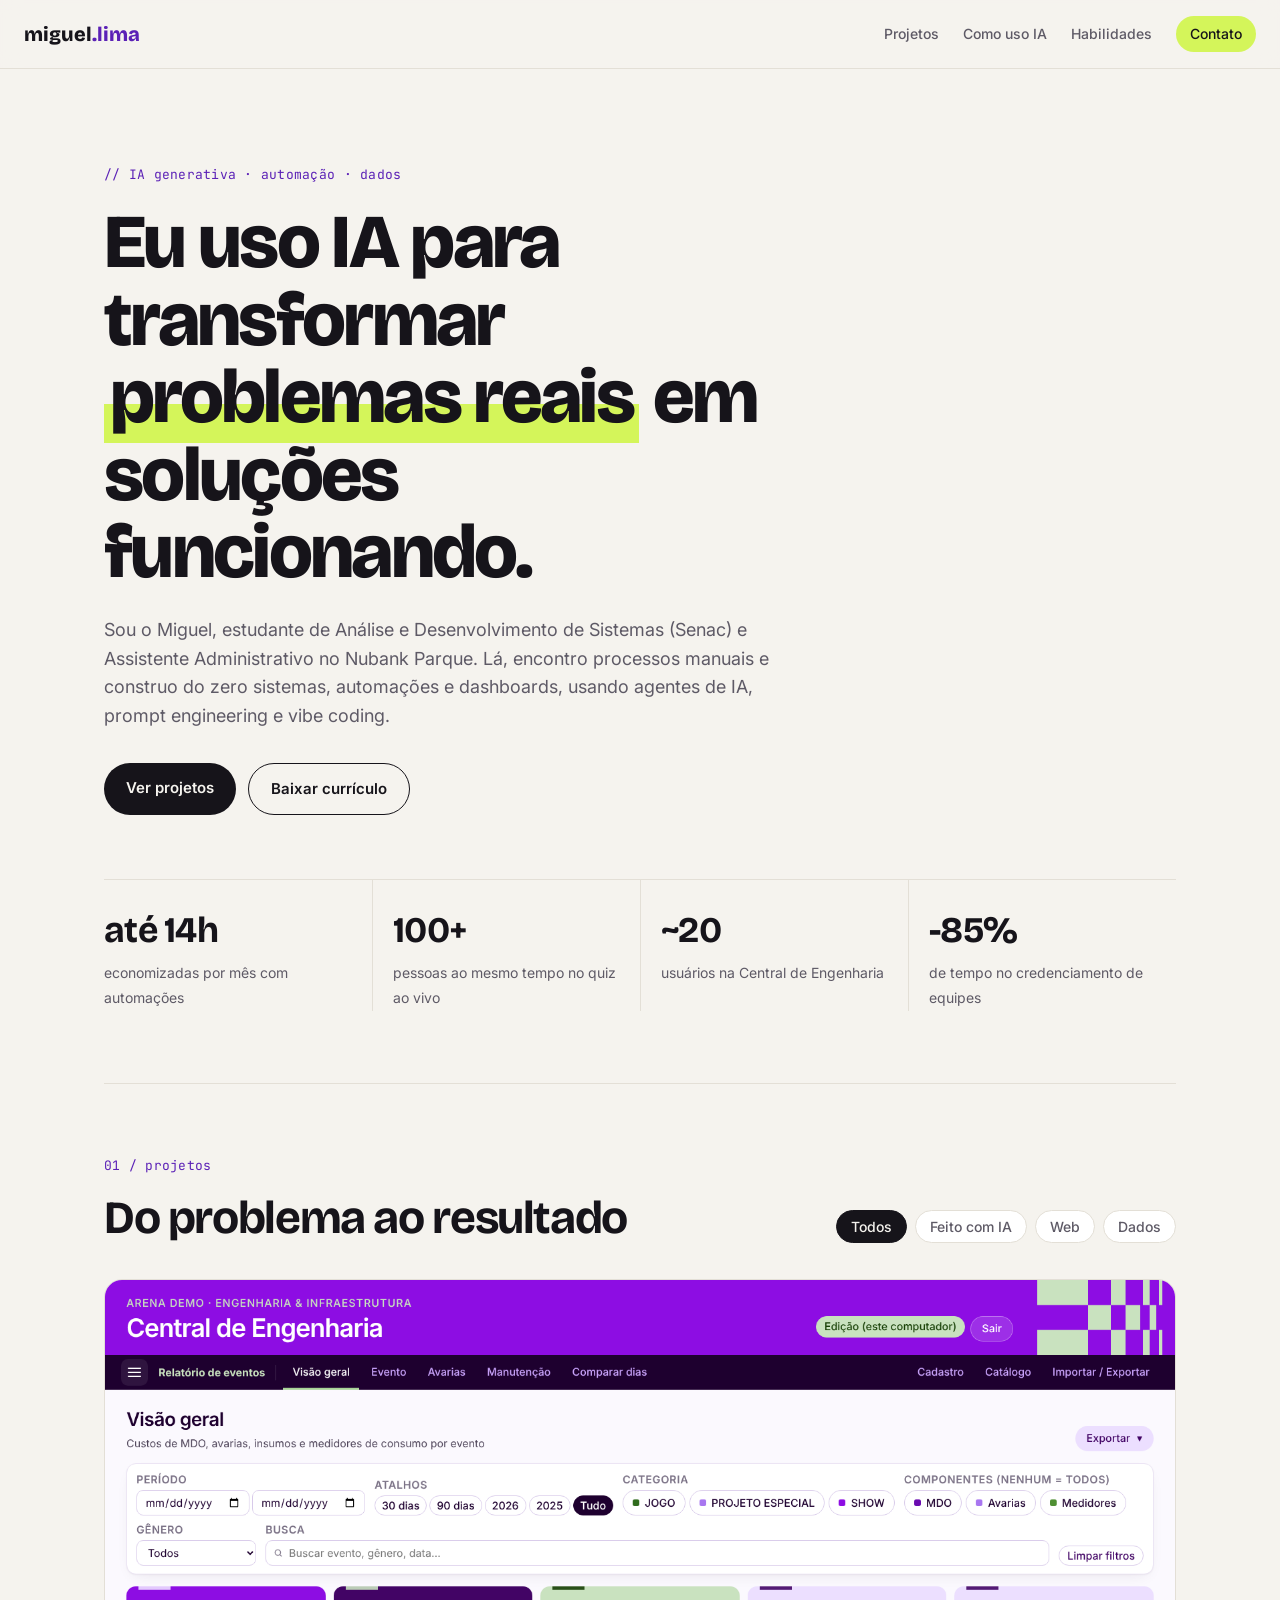
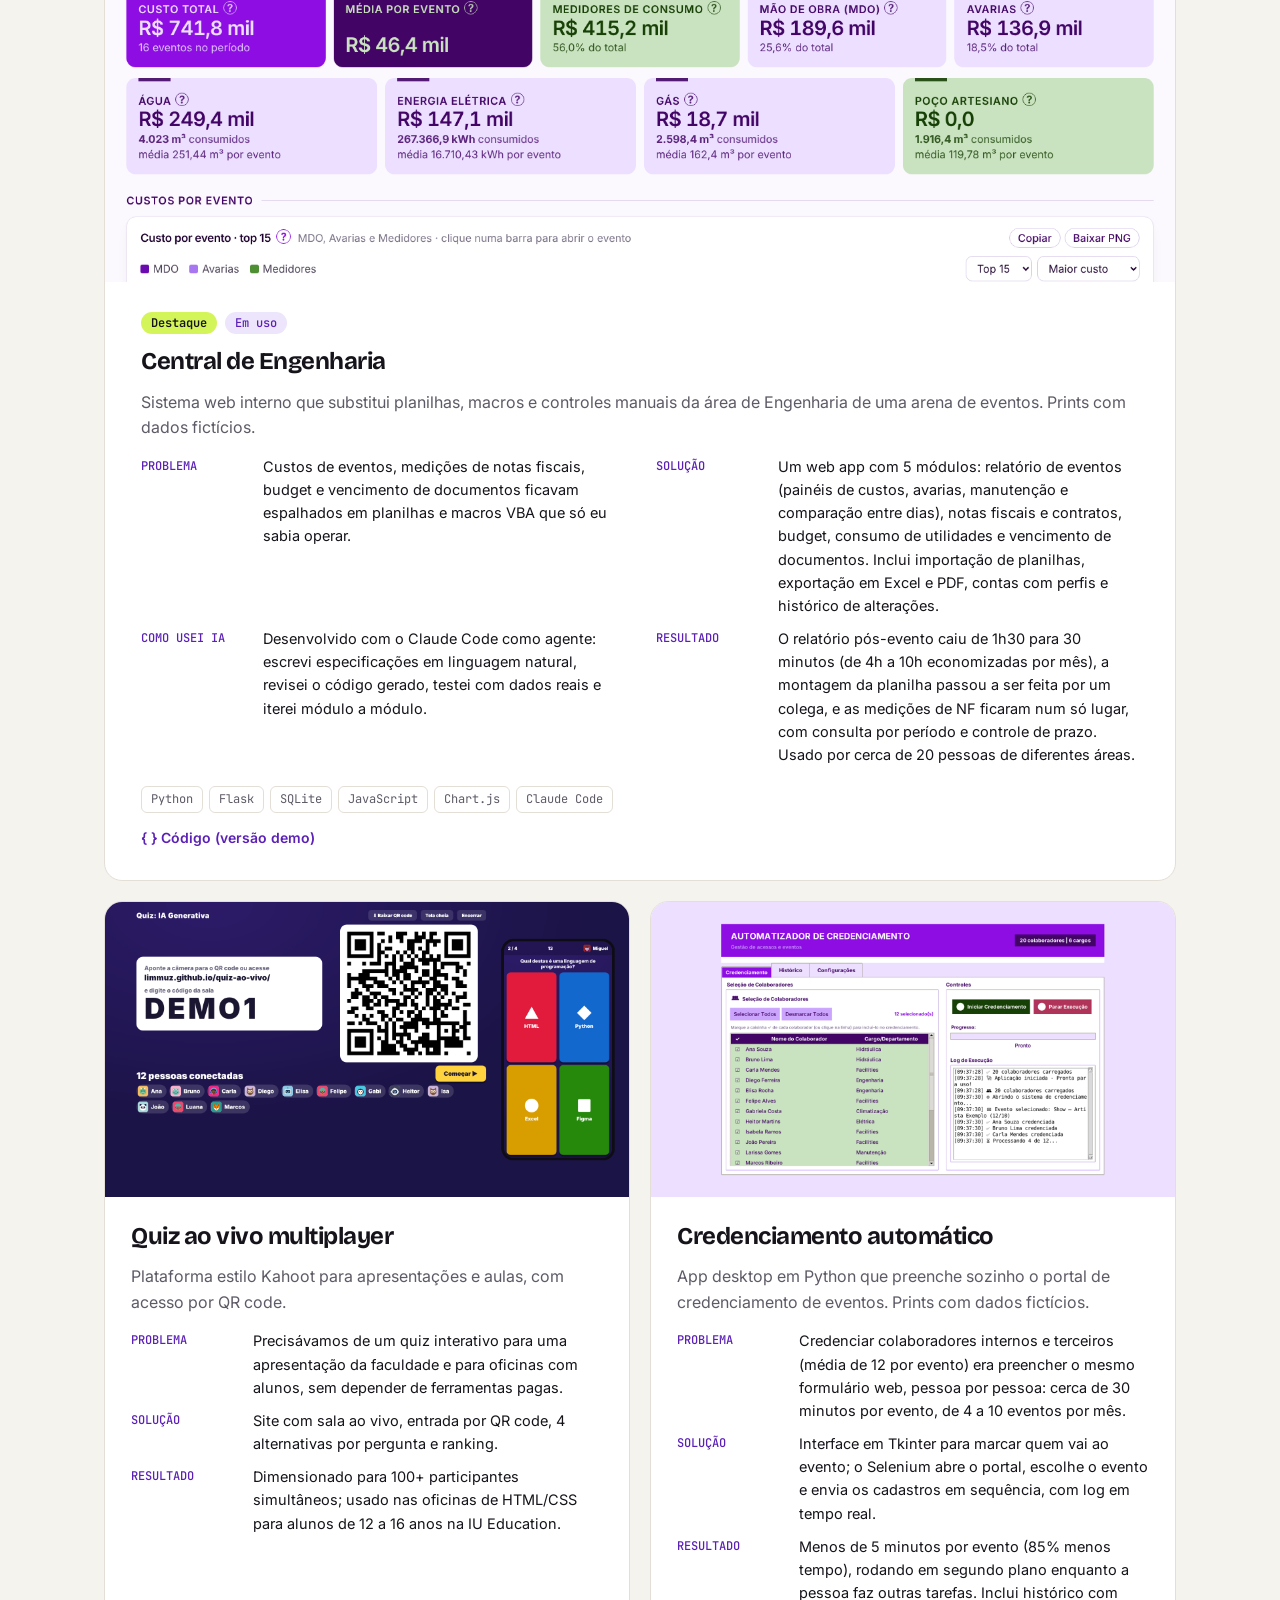
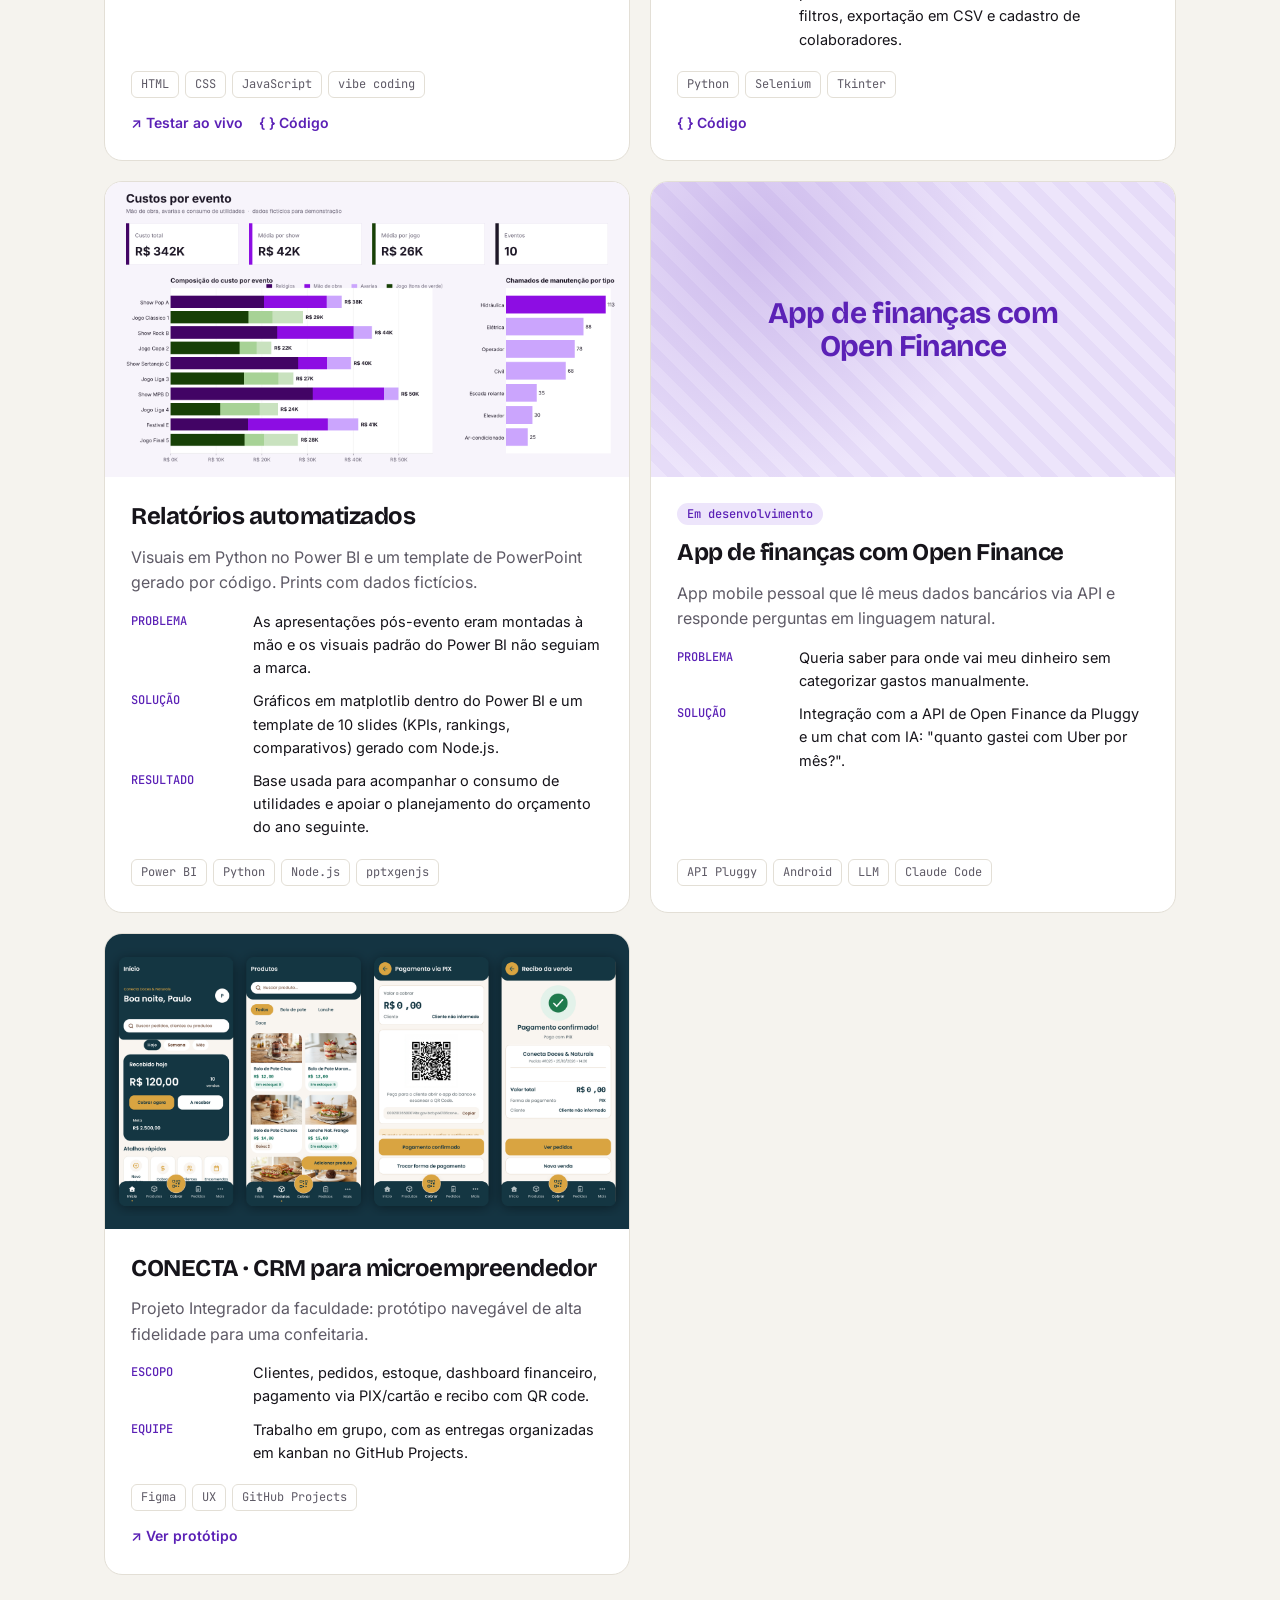
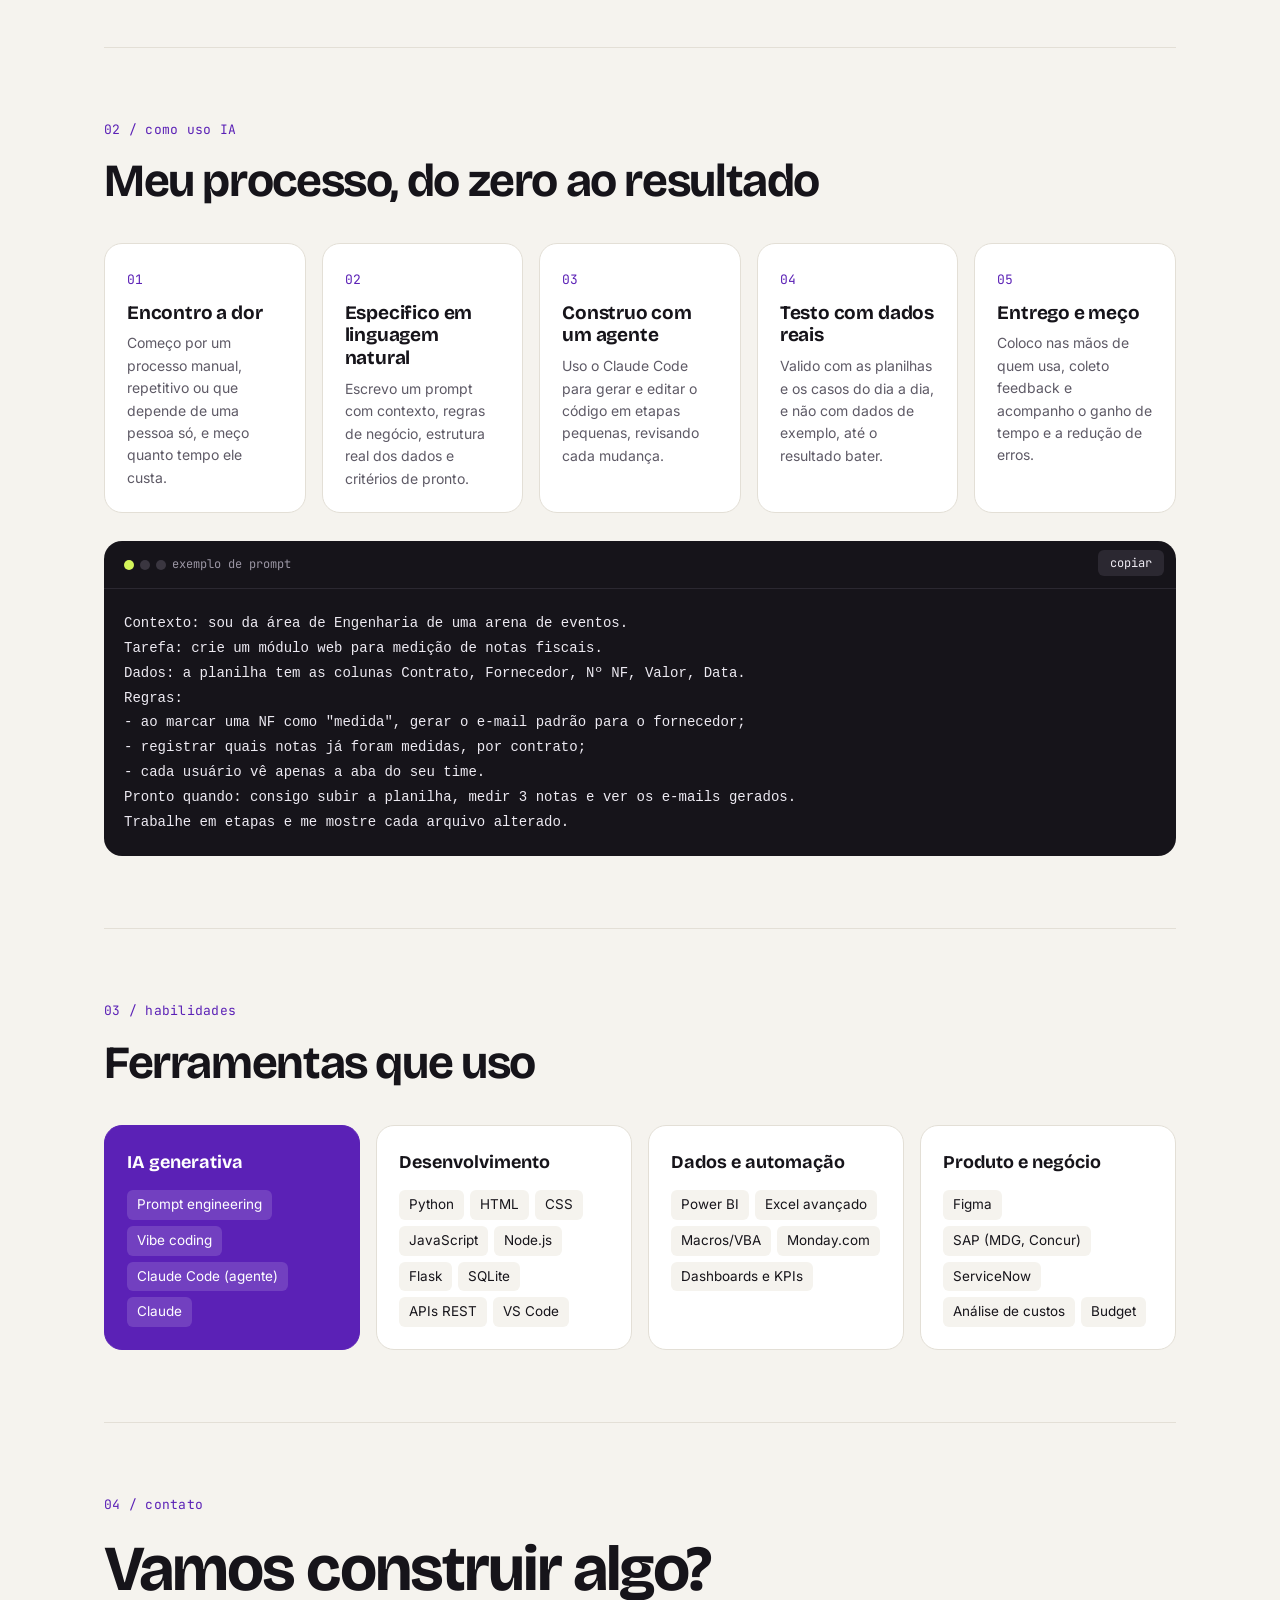
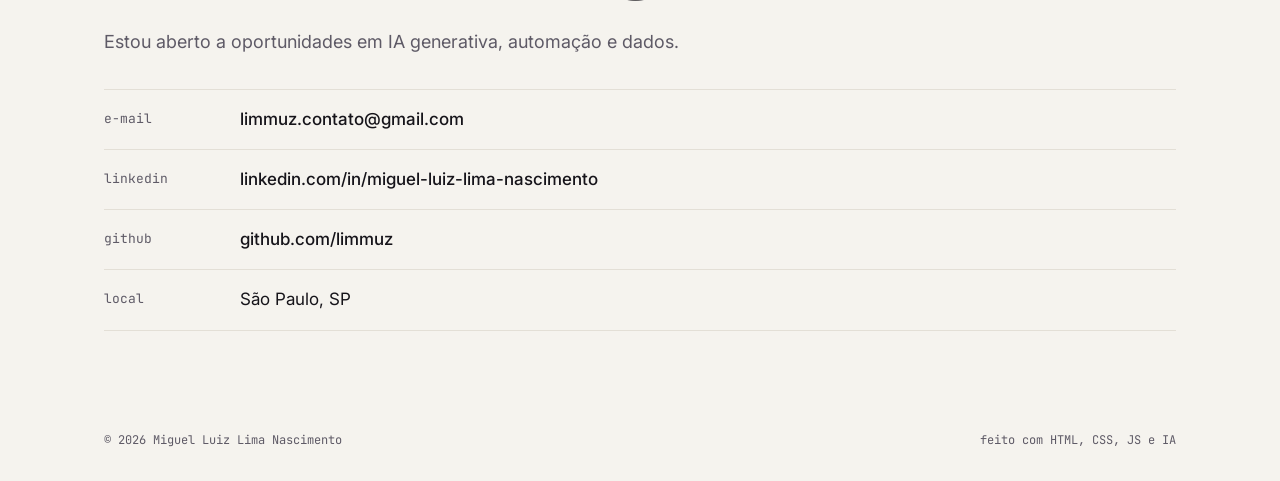
==== index.html @ 3e2a9e2f "Resultados mensuráveis nos projetos Co-Authored-By: Claude Opus 5.5 <noreply@anthropic.com> Claude-S" ====
<!DOCTYPE html>
<html lang="pt-BR">
<head>
  <meta charset="UTF-8">
  <meta name="viewport" content="width=device-width, initial-scale=1.0">
  <title>Miguel Lima | Portfólio · IA Generativa e Automação</title>
  <meta name="description" content="Portfólio de Miguel Luiz Lima Nascimento: soluções reais construídas com IA generativa, automação e análise de dados.">
  <link rel="preconnect" href="https://fonts.googleapis.com">
  <link rel="preconnect" href="https://fonts.gstatic.com" crossorigin>
  <link href="https://fonts.googleapis.com/css2?family=Bricolage+Grotesque:opsz,wght@12..96,500;12..96,700;12..96,800&family=Inter:wght@400;500;600&family=JetBrains+Mono:wght@400;500&display=swap" rel="stylesheet">
  <link rel="stylesheet" href="style.css">
</head>
<body>

  <header class="nav">
    <a href="#topo" class="logo">miguel<span>.lima</span></a>
    <nav>
      <a href="#projetos">Projetos</a>
      <a href="#processo">Como uso IA</a>
      <a href="#habilidades">Habilidades</a>
      <a href="#contato" class="nav-cta">Contato</a>
    </nav>
  </header>

  <main id="topo">

    <!-- HERO -->
    <section class="hero">
      <p class="eyebrow mono">// IA generativa · automação · dados</p>
      <h1>Eu uso IA para transformar <mark>problemas reais</mark> em soluções funcionando.</h1>
      <p class="lead">
        Sou o Miguel, estudante de Análise e Desenvolvimento de Sistemas (Senac) e Assistente Administrativo no
        Nubank Parque. Lá, encontro processos manuais e construo do zero sistemas, automações e dashboards,
        usando agentes de IA, prompt engineering e vibe coding.
      </p>
      <div class="hero-actions">
        <a href="#projetos" class="btn btn-primary">Ver projetos</a>
        <a href="curriculo.pdf" class="btn btn-ghost" target="_blank" rel="noopener">Baixar currículo</a>
      </div>
      <ul class="stats">
        <li><strong>até 14h</strong><span>economizadas por mês com automações</span></li>
        <li><strong>100+</strong><span>pessoas ao mesmo tempo no quiz ao vivo</span></li>
        <li><strong>~20</strong><span>usuários na Central de Engenharia</span></li>
        <li><strong>-85%</strong><span>de tempo no credenciamento de equipes</span></li>
      </ul>
    </section>

    <!-- PROJETOS -->
    <section id="projetos" class="section">
      <div class="section-head">
        <p class="eyebrow mono">01 / projetos</p>
        <h2>Do problema ao resultado</h2>
        <div class="filters" role="tablist">
          <button class="chip active" data-filter="all">Todos</button>
          <button class="chip" data-filter="ia">Feito com IA</button>
          <button class="chip" data-filter="web">Web</button>
          <button class="chip" data-filter="dados">Dados</button>
        </div>
      </div>

      <div class="grid">

        <!-- 1 -->
        <article class="card featured" data-tags="ia web dados">
          <div class="shot">
            <img src="img/central-engenharia.png" alt="Tela da Central de Engenharia" loading="lazy">
          </div>
          <div class="card-body">
            <div class="card-top">
              <span class="tag">Destaque</span>
              <span class="status">Em uso</span>
            </div>
            <h3>Central de Engenharia</h3>
            <p class="summary">Sistema web interno que substitui planilhas, macros e controles manuais da área de Engenharia de uma arena de eventos. Prints com dados fictícios.</p>
            <dl class="psr">
              <div><dt>Problema</dt><dd>Custos de eventos, medições de notas fiscais, budget e vencimento de documentos ficavam espalhados em planilhas e macros VBA que só eu sabia operar.</dd></div>
              <div><dt>Solução</dt><dd>Um web app com 5 módulos: relatório de eventos (painéis de custos, avarias, manutenção e comparação entre dias), notas fiscais e contratos, budget, consumo de utilidades e vencimento de documentos. Inclui importação de planilhas, exportação em Excel e PDF, contas com perfis e histórico de alterações.</dd></div>
              <div><dt>Como usei IA</dt><dd>Desenvolvido com o Claude Code como agente: escrevi especificações em linguagem natural, revisei o código gerado, testei com dados reais e iterei módulo a módulo.</dd></div>
              <div><dt>Resultado</dt><dd>O relatório pós-evento caiu de 1h30 para 30 minutos (de 4h a 10h economizadas por mês), a montagem da planilha passou a ser feita por um colega, e as medições de NF ficaram num só lugar, com consulta por período e controle de prazo. Usado por cerca de 20 pessoas de diferentes áreas.</dd></div>
            </dl>
            <ul class="stack mono"><li>Python</li><li>Flask</li><li>SQLite</li><li>JavaScript</li><li>Chart.js</li><li>Claude Code</li></ul>
            <div class="links">
              <a href="https://github.com/limmuz/central-eventos" class="link" target="_blank" rel="noopener">{ } Código (versão demo)</a>
            </div>
          </div>
        </article>

        <!-- 2 -->
        <article class="card" data-tags="ia web">
          <div class="shot">
            <img src="img/quiz-ao-vivo.png" alt="Tela do quiz ao vivo" loading="lazy">
          </div>
          <div class="card-body">
            <h3>Quiz ao vivo multiplayer</h3>
            <p class="summary">Plataforma estilo Kahoot para apresentações e aulas, com acesso por QR code.</p>
            <dl class="psr">
              <div><dt>Problema</dt><dd>Precisávamos de um quiz interativo para uma apresentação da faculdade e para oficinas com alunos, sem depender de ferramentas pagas.</dd></div>
              <div><dt>Solução</dt><dd>Site com sala ao vivo, entrada por QR code, 4 alternativas por pergunta e ranking.</dd></div>
              <div><dt>Resultado</dt><dd>Dimensionado para 100+ participantes simultâneos; usado nas oficinas de HTML/CSS para alunos de 12 a 16 anos na IU Education.</dd></div>
            </dl>
            <ul class="stack mono"><li>HTML</li><li>CSS</li><li>JavaScript</li><li>vibe coding</li></ul>
            <div class="links">
              <a href="https://limmuz.github.io/quiz-ao-vivo/" class="link" target="_blank" rel="noopener">↗ Testar ao vivo</a>
              <a href="https://github.com/limmuz/quiz-ao-vivo" class="link" target="_blank" rel="noopener">{ } Código</a>
            </div>
          </div>
        </article>

        <!-- 4 -->
        <article class="card" data-tags="dados">
          <div class="shot">
            <img src="img/credenciamento.png" alt="Sistema de credenciamento em Python" loading="lazy">
          </div>
          <div class="card-body">
            <h3>Credenciamento automático</h3>
            <p class="summary">App desktop em Python que preenche sozinho o portal de credenciamento de eventos. Prints com dados fictícios.</p>
            <dl class="psr">
              <div><dt>Problema</dt><dd>Credenciar colaboradores internos e terceiros (média de 12 por evento) era preencher o mesmo formulário web, pessoa por pessoa: cerca de 30 minutos por evento, de 4 a 10 eventos por mês.</dd></div>
              <div><dt>Solução</dt><dd>Interface em Tkinter para marcar quem vai ao evento; o Selenium abre o portal, escolhe o evento e envia os cadastros em sequência, com log em tempo real.</dd></div>
              <div><dt>Resultado</dt><dd>Menos de 5 minutos por evento (85% menos tempo), rodando em segundo plano enquanto a pessoa faz outras tarefas. Inclui histórico com filtros, exportação em CSV e cadastro de colaboradores.</dd></div>
            </dl>
            <ul class="stack mono"><li>Python</li><li>Selenium</li><li>Tkinter</li></ul>
            <div class="links">
              <a href="https://github.com/limmuz/credenciamento-automatico" class="link" target="_blank" rel="noopener">{ } Código</a>
            </div>
          </div>
        </article>

        <!-- 5 -->
        <article class="card" data-tags="dados ia">
          <div class="shot">
            <img src="img/relatorios.png" alt="Visual em Python no Power BI" loading="lazy">
          </div>
          <div class="card-body">
            <h3>Relatórios automatizados</h3>
            <p class="summary">Visuais em Python no Power BI e um template de PowerPoint gerado por código. Prints com dados fictícios.</p>
            <dl class="psr">
              <div><dt>Problema</dt><dd>As apresentações pós-evento eram montadas à mão e os visuais padrão do Power BI não seguiam a marca.</dd></div>
              <div><dt>Solução</dt><dd>Gráficos em matplotlib dentro do Power BI e um template de 10 slides (KPIs, rankings, comparativos) gerado com Node.js.</dd></div>
              <div><dt>Resultado</dt><dd>Base usada para acompanhar o consumo de utilidades e apoiar o planejamento do orçamento do ano seguinte.</dd></div>
            </dl>
            <ul class="stack mono"><li>Power BI</li><li>Python</li><li>Node.js</li><li>pptxgenjs</li></ul>
          </div>
        </article>

        <!-- 6 -->
        <article class="card" data-tags="ia web">
          <div class="shot">
            <img src="img/app-financas.png" alt="App de finanças pessoais" loading="lazy">
          </div>
          <div class="card-body">
            <div class="card-top"><span class="status">Em desenvolvimento</span></div>
            <h3>App de finanças com Open Finance</h3>
            <p class="summary">App mobile pessoal que lê meus dados bancários via API e responde perguntas em linguagem natural.</p>
            <dl class="psr">
              <div><dt>Problema</dt><dd>Queria saber para onde vai meu dinheiro sem categorizar gastos manualmente.</dd></div>
              <div><dt>Solução</dt><dd>Integração com a API de Open Finance da Pluggy e um chat com IA: "quanto gastei com Uber por mês?".</dd></div>
            </dl>
            <ul class="stack mono"><li>API Pluggy</li><li>Android</li><li>LLM</li><li>Claude Code</li></ul>
          </div>
        </article>

        <!-- 7 -->
        <article class="card" data-tags="web">
          <div class="shot">
            <img src="img/conecta.png" alt="Protótipo do CRM CONECTA no Figma" loading="lazy">
          </div>
          <div class="card-body">
            <h3>CONECTA · CRM para microempreendedor</h3>
            <p class="summary">Projeto Integrador da faculdade: protótipo navegável de alta fidelidade para uma confeitaria.</p>
            <dl class="psr">
              <div><dt>Escopo</dt><dd>Clientes, pedidos, estoque, dashboard financeiro, pagamento via PIX/cartão e recibo com QR code.</dd></div>
              <div><dt>Equipe</dt><dd>Trabalho em grupo, com as entregas organizadas em kanban no GitHub Projects.</dd></div>
            </dl>
            <ul class="stack mono"><li>Figma</li><li>UX</li><li>GitHub Projects</li></ul>
            <div class="links">
              <a href="https://www.figma.com/design/2uJ8Og29x9NuG7dqbHZ4dk/CONECTA" class="link" target="_blank" rel="noopener">↗ Ver protótipo</a>
            </div>
          </div>
        </article>

      </div>
    </section>

    <!-- PROCESSO -->
    <section id="processo" class="section">
      <div class="section-head">
        <p class="eyebrow mono">02 / como uso IA</p>
        <h2>Meu processo, do zero ao resultado</h2>
      </div>
      <ol class="steps">
        <li>
          <span class="mono">01</span>
          <h3>Encontro a dor</h3>
          <p>Começo por um processo manual, repetitivo ou que depende de uma pessoa só, e meço quanto tempo ele custa.</p>
        </li>
        <li>
          <span class="mono">02</span>
          <h3>Especifico em linguagem natural</h3>
          <p>Escrevo um prompt com contexto, regras de negócio, estrutura real dos dados e critérios de pronto.</p>
        </li>
        <li>
          <span class="mono">03</span>
          <h3>Construo com um agente</h3>
          <p>Uso o Claude Code para gerar e editar o código em etapas pequenas, revisando cada mudança.</p>
        </li>
        <li>
          <span class="mono">04</span>
          <h3>Testo com dados reais</h3>
          <p>Valido com as planilhas e os casos do dia a dia, e não com dados de exemplo, até o resultado bater.</p>
        </li>
        <li>
          <span class="mono">05</span>
          <h3>Entrego e meço</h3>
          <p>Coloco nas mãos de quem usa, coleto feedback e acompanho o ganho de tempo e a redução de erros.</p>
        </li>
      </ol>

      <div class="prompt-box">
        <div class="prompt-head mono"><span class="dot"></span><span class="dot"></span><span class="dot"></span> exemplo de prompt</div>
        <pre class="mono"><code>Contexto: sou da área de Engenharia de uma arena de eventos.
Tarefa: crie um módulo web para medição de notas fiscais.
Dados: a planilha tem as colunas Contrato, Fornecedor, Nº NF, Valor, Data.
Regras:
- ao marcar uma NF como "medida", gerar o e-mail padrão para o fornecedor;
- registrar quais notas já foram medidas, por contrato;
- cada usuário vê apenas a aba do seu time.
Pronto quando: consigo subir a planilha, medir 3 notas e ver os e-mails gerados.
Trabalhe em etapas e me mostre cada arquivo alterado.</code></pre>
        <button class="copy mono" type="button">copiar</button>
      </div>
    </section>

    <!-- HABILIDADES -->
    <section id="habilidades" class="section">
      <div class="section-head">
        <p class="eyebrow mono">03 / habilidades</p>
        <h2>Ferramentas que uso</h2>
      </div>
      <div class="skills">
        <div class="skill-group">
          <h3>IA generativa</h3>
          <ul><li>Prompt engineering</li><li>Vibe coding</li><li>Claude Code (agente)</li><li>Claude</li></ul>
        </div>
        <div class="skill-group">
          <h3>Desenvolvimento</h3>
          <ul><li>Python</li><li>HTML</li><li>CSS</li><li>JavaScript</li><li>Node.js</li><li>Flask</li><li>SQLite</li><li>APIs REST</li><li>VS Code</li></ul>
        </div>
        <div class="skill-group">
          <h3>Dados e automação</h3>
          <ul><li>Power BI</li><li>Excel avançado</li><li>Macros/VBA</li><li>Monday.com</li><li>Dashboards e KPIs</li></ul>
        </div>
        <div class="skill-group">
          <h3>Produto e negócio</h3>
          <ul><li>Figma</li><li>SAP (MDG, Concur)</li><li>ServiceNow</li><li>Análise de custos</li><li>Budget</li></ul>
        </div>
      </div>
    </section>

    <!-- CONTATO -->
    <section id="contato" class="section contact">
      <p class="eyebrow mono">04 / contato</p>
      <h2>Vamos construir algo?</h2>
      <p class="lead">Estou aberto a oportunidades em IA generativa, automação e dados.</p>
      <ul class="contact-list">
        <li><span class="mono">e-mail</span><a href="mailto:limmuz.contato@gmail.com">limmuz.contato@gmail.com</a></li>
        <li><span class="mono">linkedin</span><a href="https://www.linkedin.com/in/miguel-luiz-lima-nascimento-9a5010258" target="_blank" rel="noopener">linkedin.com/in/miguel-luiz-lima-nascimento</a></li>
        <li><span class="mono">github</span><a href="https://github.com/limmuz" target="_blank" rel="noopener">github.com/limmuz</a></li>
        <li><span class="mono">local</span><span>São Paulo, SP</span></li>
      </ul>
    </section>

  </main>

  <footer class="footer mono">
    <span>© 2026 Miguel Luiz Lima Nascimento</span>
    <span>feito com HTML, CSS, JS e IA</span>
  </footer>

  <div class="toast mono" role="status" aria-live="polite"></div>
  <script src="script.js"></script>
</body>
</html>
---- style.css ----
/* ===== Base ===== */
:root {
  --bg: #F5F3EE;
  --surface: #FFFFFF;
  --ink: #16141A;
  --muted: #5E5A66;
  --line: #E3DFD6;
  --accent: #5B21B6;
  --accent-soft: #EDE5FB;
  --lime: #D4F55A;
  --radius: 18px;
  --font-display: "Bricolage Grotesque", system-ui, sans-serif;
  --font-body: "Inter", system-ui, sans-serif;
  --font-mono: "JetBrains Mono", ui-monospace, monospace;
}

* { box-sizing: border-box; margin: 0; padding: 0; }
html { scroll-behavior: smooth; }
body {
  font-family: var(--font-body);
  background: var(--bg);
  color: var(--ink);
  line-height: 1.6;
  -webkit-font-smoothing: antialiased;
}
a { color: inherit; }
img { display: block; max-width: 100%; }
.mono { font-family: var(--font-mono); }

main { max-width: 1120px; margin: 0 auto; padding: 0 24px; }

/* ===== Nav ===== */
.nav {
  position: sticky; top: 0; z-index: 10;
  display: flex; justify-content: space-between; align-items: center;
  padding: 16px 24px;
  background: rgba(245, 243, 238, .85);
  backdrop-filter: blur(10px);
  border-bottom: 1px solid var(--line);
}
.logo { font-family: var(--font-display); font-weight: 800; font-size: 20px; text-decoration: none; }
.logo span { color: var(--accent); }
.nav nav { display: flex; gap: 24px; align-items: center; }
.nav nav a { text-decoration: none; font-size: 14px; font-weight: 500; color: var(--muted); }
.nav nav a:hover { color: var(--ink); }
.nav .nav-cta { color: var(--ink); background: var(--lime); padding: 7px 14px; border-radius: 999px; }

/* ===== Hero ===== */
.hero { padding: 96px 0 72px; }
.eyebrow { font-size: 13px; color: var(--accent); margin-bottom: 18px; letter-spacing: .02em; }
.hero h1 {
  font-family: var(--font-display);
  font-weight: 800;
  font-size: clamp(38px, 6.4vw, 76px);
  line-height: 1.02;
  letter-spacing: -0.035em;
  max-width: 15ch;
}
.hero mark {
  background: linear-gradient(transparent 58%, var(--lime) 58%);
  color: inherit; padding: 0 .08em;
}
.lead { font-size: 18px; color: var(--muted); max-width: 62ch; margin-top: 24px; }
.hero-actions { display: flex; gap: 12px; margin-top: 32px; flex-wrap: wrap; }
.btn {
  text-decoration: none; font-weight: 600; font-size: 15px;
  padding: 13px 22px; border-radius: 999px; transition: transform .15s, background .15s;
}
.btn:hover { transform: translateY(-2px); }
.btn-primary { background: var(--ink); color: var(--bg); }
.btn-ghost { border: 1.5px solid var(--ink); }

.stats {
  list-style: none; display: grid; grid-template-columns: repeat(4, 1fr);
  gap: 0; margin-top: 64px; border-top: 1px solid var(--line);
}
.stats li { padding: 22px 20px 0 0; }
.stats li + li { padding-left: 20px; border-left: 1px solid var(--line); }
.stats strong { display: block; font-family: var(--font-display); font-size: 36px; font-weight: 700; letter-spacing: -0.02em; }
.stats span { font-size: 14px; color: var(--muted); }

/* ===== Sections ===== */
.section { padding: 72px 0; border-top: 1px solid var(--line); }
.section-head { display: flex; flex-wrap: wrap; align-items: end; justify-content: space-between; gap: 16px; margin-bottom: 36px; }
.section-head .eyebrow { width: 100%; margin-bottom: 0; }
.section h2 {
  font-family: var(--font-display); font-weight: 700;
  font-size: clamp(30px, 4vw, 46px); letter-spacing: -0.03em; line-height: 1.1;
}

/* ===== Filtros ===== */
.filters { display: flex; gap: 8px; flex-wrap: wrap; }
.chip {
  font: 500 14px var(--font-body); cursor: pointer;
  border: 1px solid var(--line); background: var(--surface); color: var(--muted);
  padding: 7px 14px; border-radius: 999px; transition: all .15s;
}
.chip:hover { color: var(--ink); border-color: var(--ink); }
.chip.active { background: var(--ink); color: var(--bg); border-color: var(--ink); }

/* ===== Cards ===== */
.grid { display: grid; grid-template-columns: repeat(2, 1fr); gap: 20px; }
.card {
  background: var(--surface); border: 1px solid var(--line); border-radius: var(--radius);
  overflow: hidden; display: flex; flex-direction: column;
  transition: transform .2s, box-shadow .2s;
}
.card:hover { transform: translateY(-4px); box-shadow: 0 18px 40px -20px rgba(22, 20, 26, .25); }
.card.hidden { display: none; }
.card.featured { grid-column: 1 / -1; }
.card.featured .shot { aspect-ratio: 16 / 9; }
.card.featured .card-body { padding: 30px 36px; }
.card.featured .psr { grid-template-columns: 1fr 1fr; column-gap: 32px; }

.shot { aspect-ratio: 16 / 9; background: var(--accent-soft); position: relative; overflow: hidden; }
.shot img { width: 100%; height: 100%; object-fit: cover; }
.shot.placeholder {
  display: grid; place-items: center; text-align: center;
  background:
    radial-gradient(circle at 20% 20%, rgba(91, 33, 182, .18), transparent 50%),
    repeating-linear-gradient(45deg, var(--accent-soft) 0 12px, #E6DCF8 12px 24px);
}
.shot.placeholder::after {
  content: attr(data-label);
  font: 700 clamp(20px, 2.4vw, 30px)/1.1 var(--font-display); color: var(--accent);
  letter-spacing: -0.02em; padding: 0 28px; max-width: 18ch;
}

.card-body { padding: 26px; display: flex; flex-direction: column; gap: 14px; flex: 1; }
.card-top { display: flex; gap: 8px; }
.tag { font: 600 12px var(--font-mono); background: var(--lime); padding: 3px 10px; border-radius: 999px; }
.status { font: 500 12px var(--font-mono); color: var(--accent); background: var(--accent-soft); padding: 3px 10px; border-radius: 999px; }
.card h3 { font-family: var(--font-display); font-size: 24px; font-weight: 700; letter-spacing: -0.02em; line-height: 1.15; }
.summary { color: var(--muted); }

.psr { display: grid; gap: 10px; }
.psr div { display: grid; grid-template-columns: 110px 1fr; gap: 12px; font-size: 14.5px; }
.psr dt { font: 500 12px var(--font-mono); color: var(--accent); text-transform: uppercase; padding-top: 3px; }
.psr dd { color: var(--ink); }

.stack { list-style: none; display: flex; flex-wrap: wrap; gap: 6px; margin-top: auto; padding-top: 6px; }
.stack li { font-size: 12px; border: 1px solid var(--line); padding: 3px 9px; border-radius: 6px; color: var(--muted); }

.links { display: flex; gap: 16px; }
.link { font-weight: 600; font-size: 14px; color: var(--accent); text-decoration: none; }
.link:hover { text-decoration: underline; }

/* ===== Processo ===== */
.steps { list-style: none; display: grid; grid-template-columns: repeat(5, 1fr); gap: 16px; }
.steps li { background: var(--surface); border: 1px solid var(--line); border-radius: var(--radius); padding: 22px; }
.steps span { font-size: 13px; color: var(--accent); }
.steps h3 { font-family: var(--font-display); font-size: 19px; margin: 10px 0 8px; letter-spacing: -0.01em; line-height: 1.2; }
.steps p { font-size: 14px; color: var(--muted); }

.prompt-box {
  position: relative; margin-top: 28px; background: var(--ink); color: #EDEAF2;
  border-radius: var(--radius); overflow: hidden;
}
.prompt-head { display: flex; align-items: center; gap: 6px; padding: 14px 20px; font-size: 12px; color: #9A95A3; border-bottom: 1px solid #2B2831; }
.dot { width: 10px; height: 10px; border-radius: 50%; background: #3A3640; }
.dot:first-child { background: var(--lime); }
.prompt-box pre { padding: 22px 20px; font-size: 14px; line-height: 1.7; white-space: pre-wrap; }
.copy {
  position: absolute; top: 9px; right: 12px; cursor: pointer;
  background: #2B2831; color: #EDEAF2; border: 0; padding: 5px 12px; border-radius: 6px; font-size: 12px;
}
.copy:hover { background: var(--lime); color: var(--ink); }

/* ===== Habilidades ===== */
.skills { display: grid; grid-template-columns: repeat(4, 1fr); gap: 16px; }
.skill-group { background: var(--surface); border: 1px solid var(--line); border-radius: var(--radius); padding: 22px; }
.skill-group h3 { font-family: var(--font-display); font-size: 18px; margin-bottom: 14px; }
.skill-group ul { list-style: none; display: flex; flex-wrap: wrap; gap: 6px; }
.skill-group li { font-size: 13.5px; background: var(--bg); padding: 4px 10px; border-radius: 6px; }
.skill-group:first-child { background: var(--accent); color: #fff; border-color: var(--accent); }
.skill-group:first-child li { background: rgba(255, 255, 255, .14); }

/* ===== Contato ===== */
.contact h2 { font-size: clamp(36px, 6vw, 64px); }
.contact-list { list-style: none; margin-top: 32px; border-top: 1px solid var(--line); }
.contact-list li { display: grid; grid-template-columns: 120px 1fr; gap: 16px; padding: 16px 0; border-bottom: 1px solid var(--line); font-size: 17px; }
.contact-list span.mono { color: var(--muted); font-size: 13px; padding-top: 3px; }
.contact-list a { text-decoration: none; font-weight: 500; word-break: break-word; }
.contact-list a:hover { color: var(--accent); }

.footer { max-width: 1120px; margin: 0 auto; padding: 28px 24px 40px; display: flex; justify-content: space-between; font-size: 12px; color: var(--muted); }

.toast {
  position: fixed; bottom: 24px; left: 50%; transform: translate(-50%, 20px);
  background: var(--ink); color: var(--bg); padding: 10px 18px; border-radius: 999px;
  font-size: 13px; opacity: 0; pointer-events: none; transition: all .25s;
}
.toast.show { opacity: 1; transform: translate(-50%, 0); }

/* ===== Responsivo ===== */
@media (max-width: 960px) {
  .steps { grid-template-columns: repeat(2, 1fr); }
  .skills { grid-template-columns: repeat(2, 1fr); }
}
@media (max-width: 760px) {
  .nav nav a:not(.nav-cta) { display: none; }
  .hero { padding: 56px 0 48px; }
  .stats { grid-template-columns: repeat(2, 1fr); }
  .stats li:nth-child(3) { padding-left: 0; border-left: 0; }
  .grid { grid-template-columns: 1fr; }
  .card.featured .psr { grid-template-columns: 1fr; }
  .card.featured .shot { aspect-ratio: 16 / 9; min-height: 0; flex: none; }
  .psr div { grid-template-columns: 1fr; gap: 2px; }
  .steps, .skills { grid-template-columns: 1fr; }
  .contact-list li { grid-template-columns: 1fr; gap: 2px; }
  .footer { flex-direction: column; gap: 6px; }
}
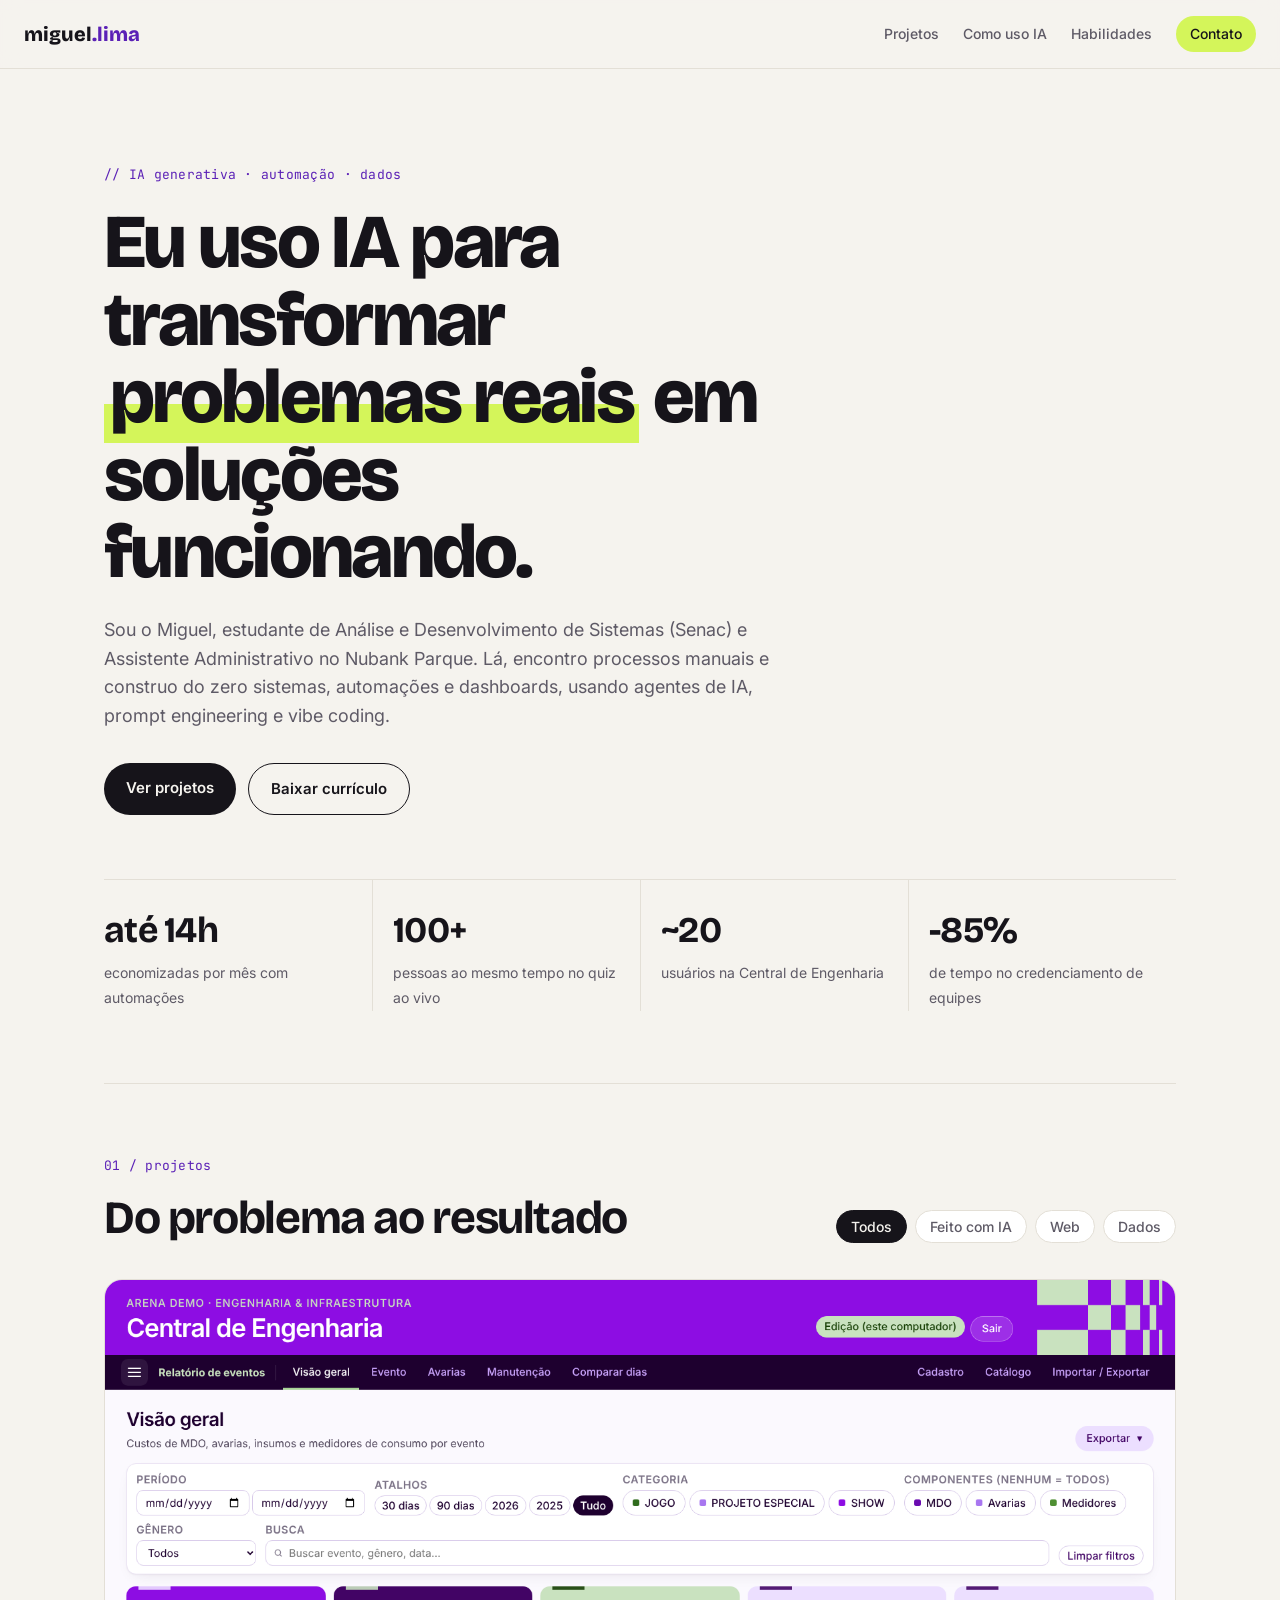
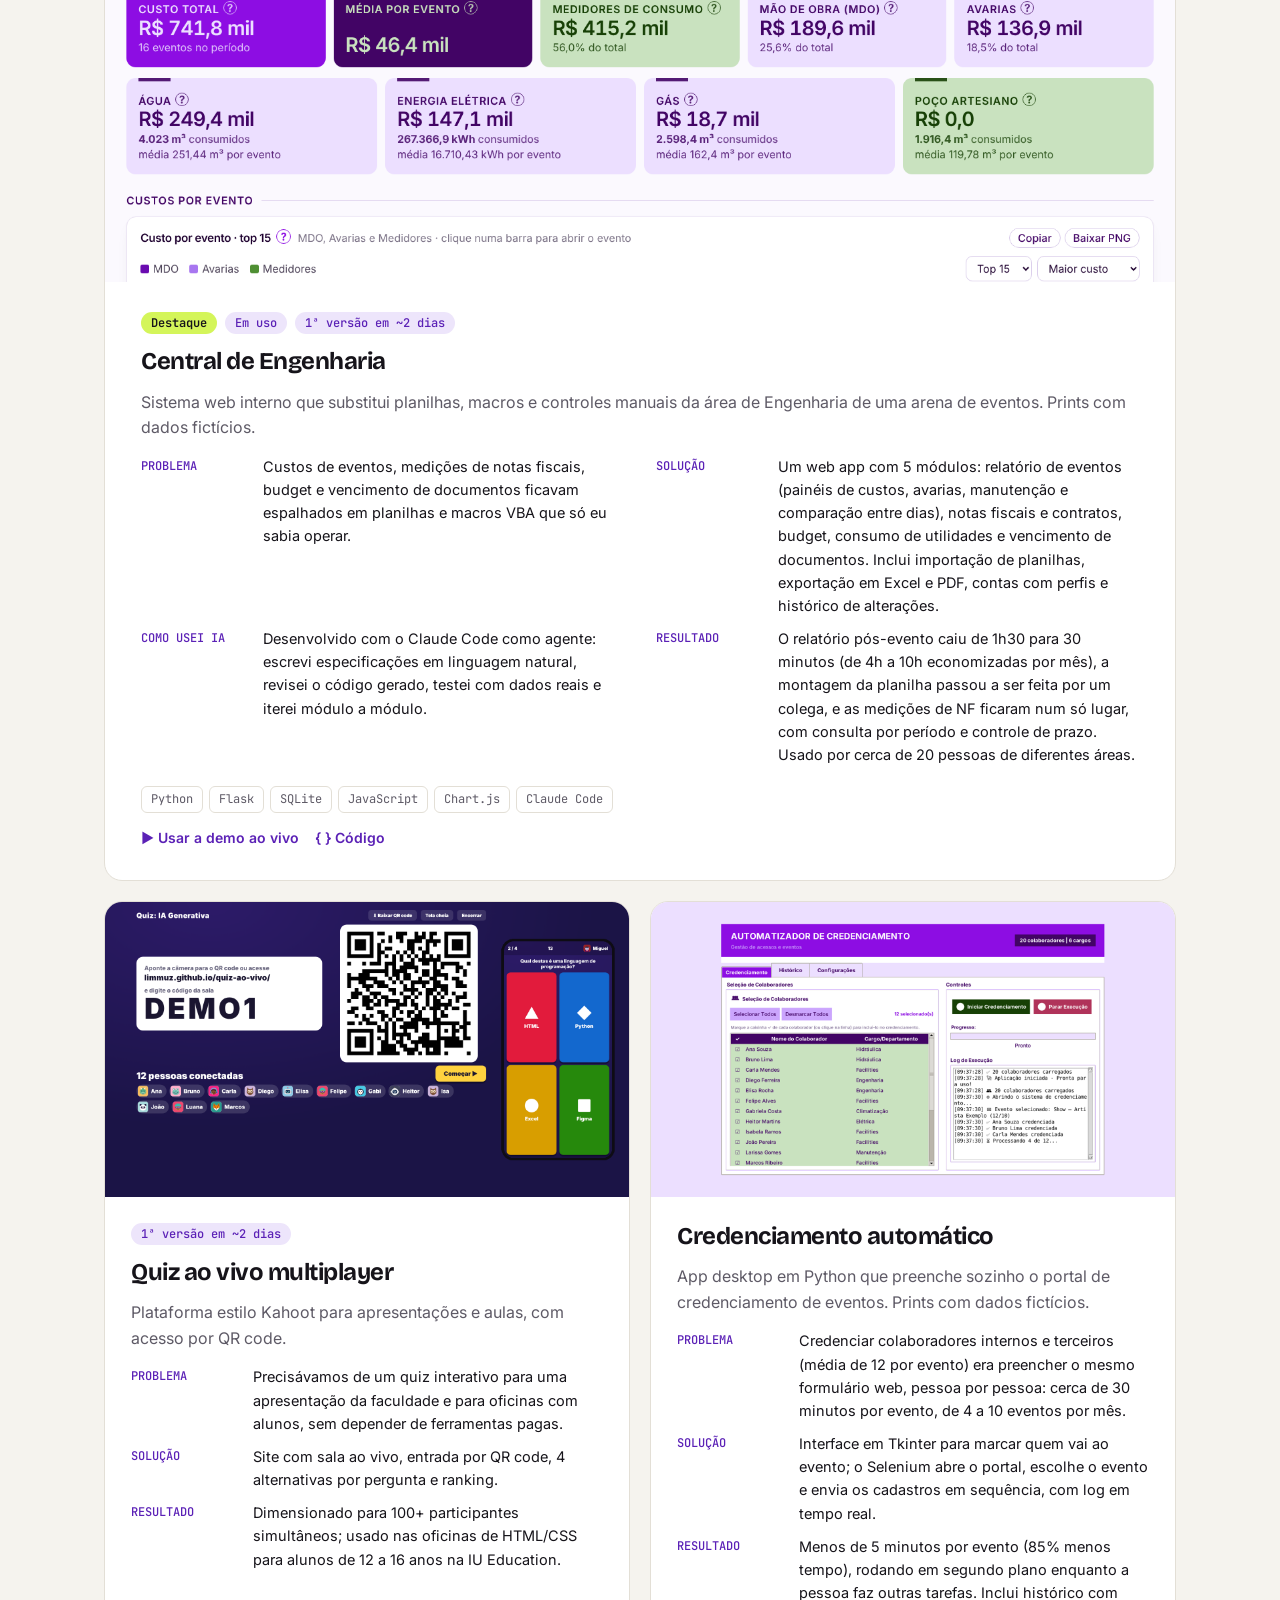
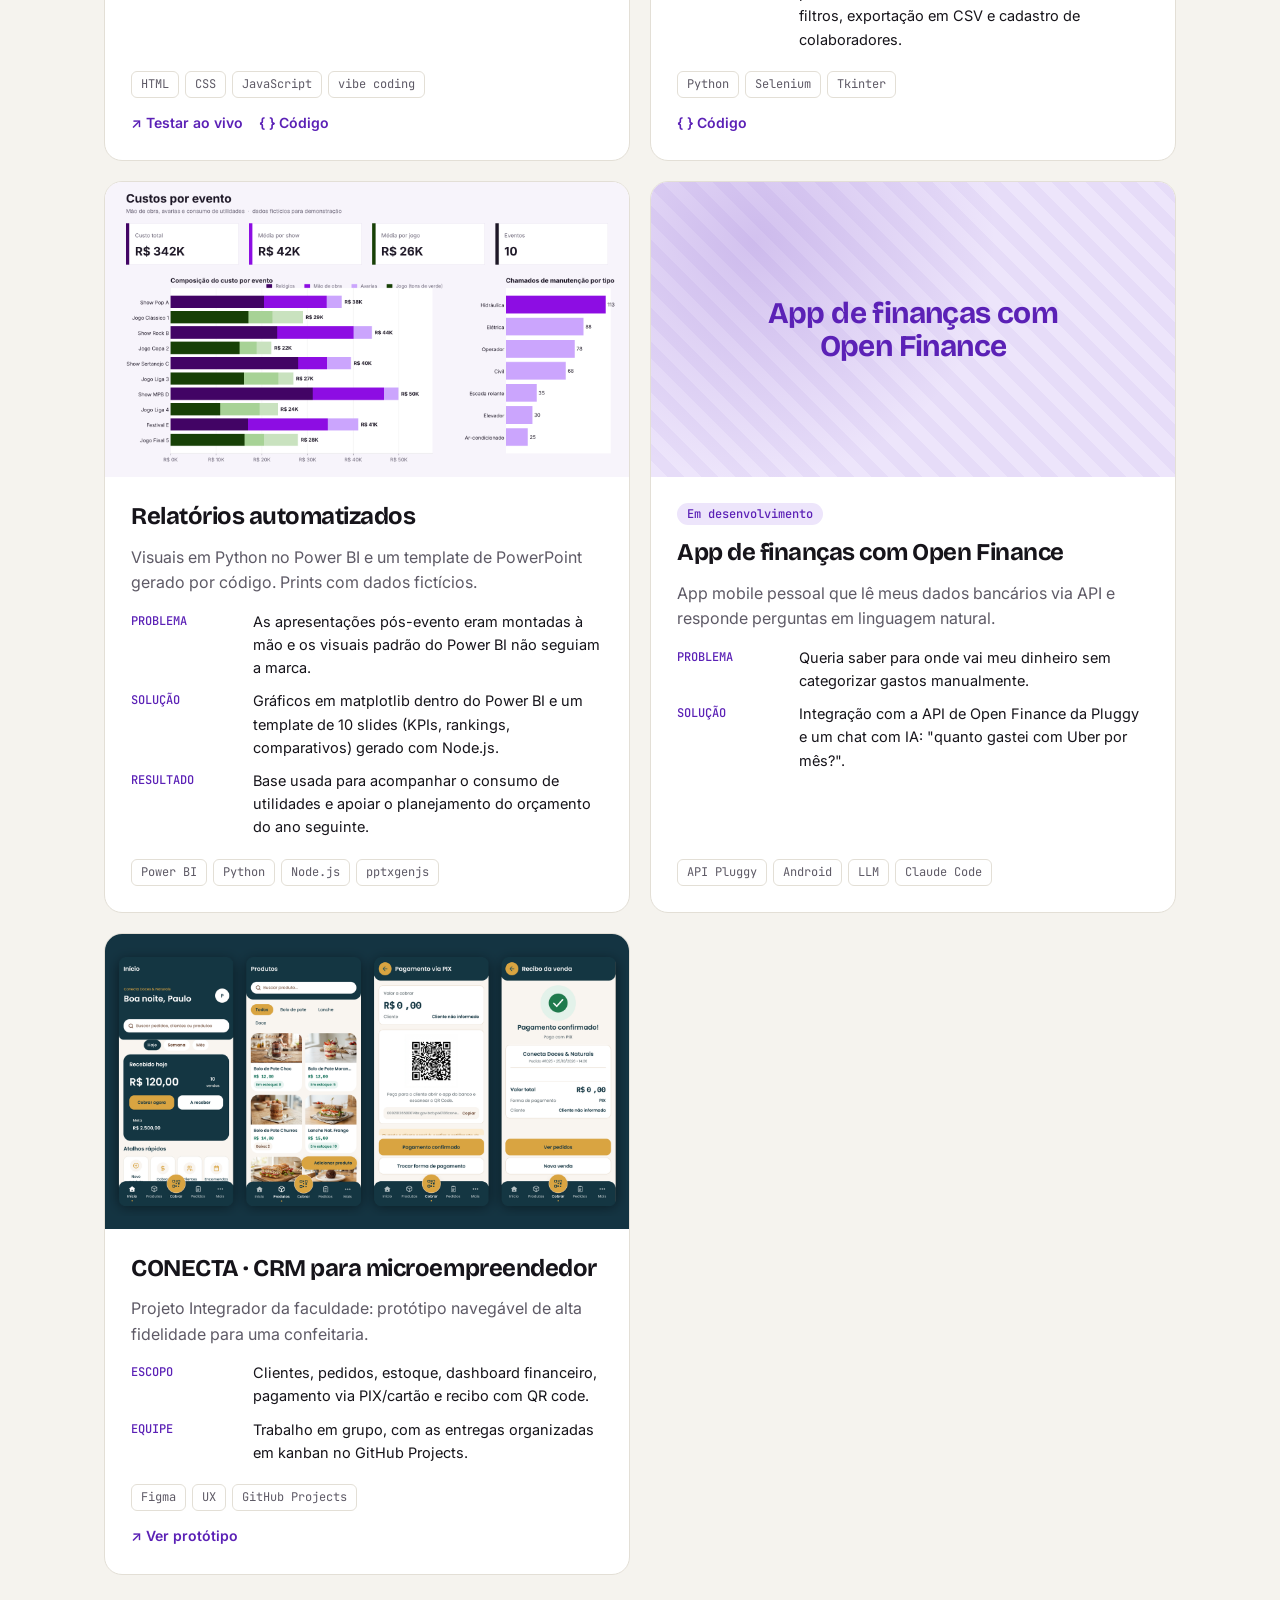
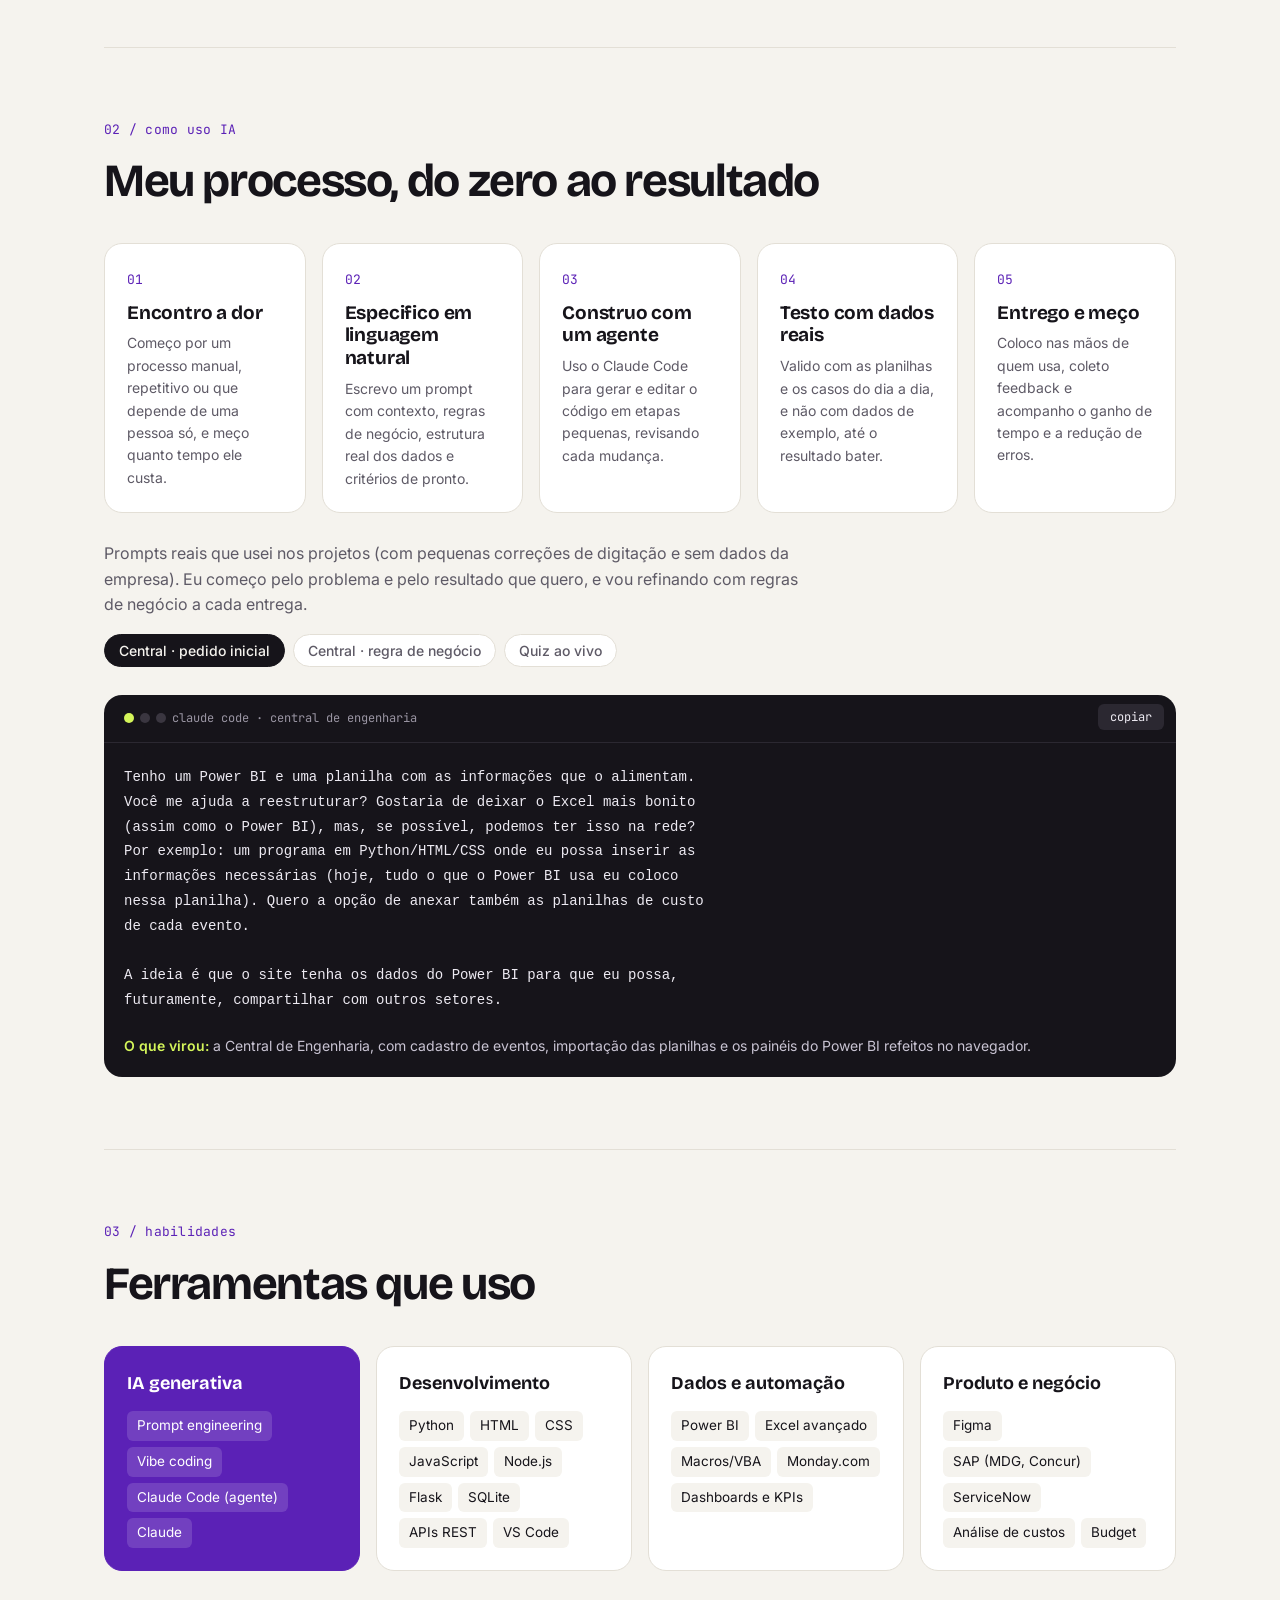
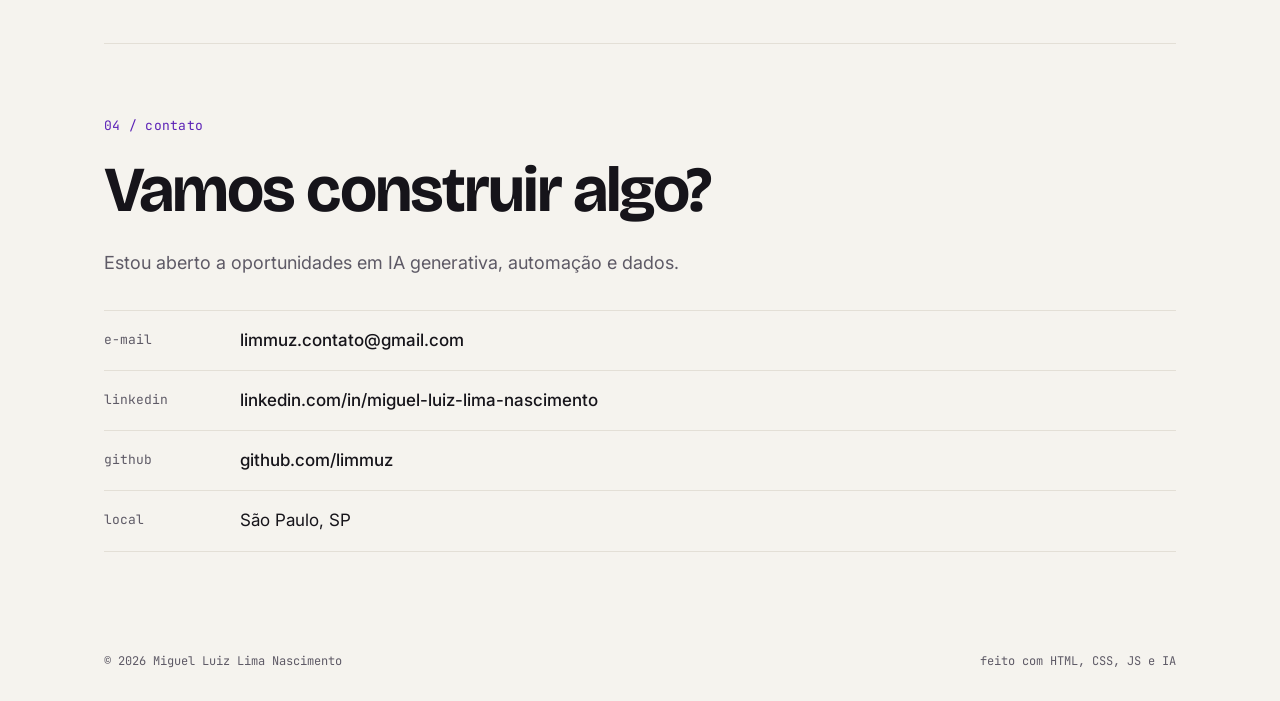
==== commit 88d7a39e: "Central de Engenharia ao vivo (demo estática), prompts reais e tempo de construção Co-Authored-By: C" ====
--- a/index.html
+++ b/index.html
@@ -68,7 +68,7 @@
           <div class="card-body">
             <div class="card-top">
               <span class="tag">Destaque</span>
-              <span class="status">Em uso</span>
+              <span class="status">Em uso</span><span class="status">1ª versão em ~2 dias</span>
             </div>
             <h3>Central de Engenharia</h3>
             <p class="summary">Sistema web interno que substitui planilhas, macros e controles manuais da área de Engenharia de uma arena de eventos. Prints com dados fictícios.</p>
@@ -80,7 +80,8 @@
             </dl>
             <ul class="stack mono"><li>Python</li><li>Flask</li><li>SQLite</li><li>JavaScript</li><li>Chart.js</li><li>Claude Code</li></ul>
             <div class="links">
-              <a href="https://github.com/limmuz/central-eventos" class="link" target="_blank" rel="noopener">{ } Código (versão demo)</a>
+              <a href="central-demo/" class="link" target="_blank" rel="noopener">▶ Usar a demo ao vivo</a>
+              <a href="https://github.com/limmuz/central-eventos" class="link" target="_blank" rel="noopener">{ } Código</a>
             </div>
           </div>
         </article>
@@ -91,6 +92,7 @@
             <img src="img/quiz-ao-vivo.png" alt="Tela do quiz ao vivo" loading="lazy">
           </div>
           <div class="card-body">
+            <div class="card-top"><span class="status">1ª versão em ~2 dias</span></div>
             <h3>Quiz ao vivo multiplayer</h3>
             <p class="summary">Plataforma estilo Kahoot para apresentações e aulas, com acesso por QR code.</p>
             <dl class="psr">
@@ -216,18 +218,53 @@
         </li>
       </ol>
 
-      <div class="prompt-box">
-        <div class="prompt-head mono"><span class="dot"></span><span class="dot"></span><span class="dot"></span> exemplo de prompt</div>
-        <pre class="mono"><code>Contexto: sou da área de Engenharia de uma arena de eventos.
-Tarefa: crie um módulo web para medição de notas fiscais.
-Dados: a planilha tem as colunas Contrato, Fornecedor, Nº NF, Valor, Data.
-Regras:
-- ao marcar uma NF como "medida", gerar o e-mail padrão para o fornecedor;
-- registrar quais notas já foram medidas, por contrato;
-- cada usuário vê apenas a aba do seu time.
-Pronto quando: consigo subir a planilha, medir 3 notas e ver os e-mails gerados.
-Trabalhe em etapas e me mostre cada arquivo alterado.</code></pre>
+      <p class="prompts-intro">Prompts reais que usei nos projetos (com pequenas correções de digitação e sem dados da empresa). Eu começo pelo problema e pelo resultado que quero, e vou refinando com regras de negócio a cada entrega.</p>
+      <div class="prompt-tabs" role="tablist">
+        <button class="ptab active" data-p="p1" type="button">Central · pedido inicial</button>
+        <button class="ptab" data-p="p2" type="button">Central · regra de negócio</button>
+        <button class="ptab" data-p="p3" type="button">Quiz ao vivo</button>
+      </div>
+      <div class="prompt-box" data-p="p1">
+        <div class="prompt-head mono"><span class="dot"></span><span class="dot"></span><span class="dot"></span> claude code · central de engenharia</div>
+        <pre class="mono"><code>Tenho um Power BI e uma planilha com as informações que o alimentam.
+Você me ajuda a reestruturar? Gostaria de deixar o Excel mais bonito
+(assim como o Power BI), mas, se possível, podemos ter isso na rede?
+Por exemplo: um programa em Python/HTML/CSS onde eu possa inserir as
+informações necessárias (hoje, tudo o que o Power BI usa eu coloco
+nessa planilha). Quero a opção de anexar também as planilhas de custo
+de cada evento.
+
+A ideia é que o site tenha os dados do Power BI para que eu possa,
+futuramente, compartilhar com outros setores.</code></pre>
         <button class="copy mono" type="button">copiar</button>
+        <p class="prompt-res"><b>O que virou:</b> a Central de Engenharia, com cadastro de eventos, importação das planilhas e os painéis do Power BI refeitos no navegador.</p>
+      </div>
+      <div class="prompt-box" data-p="p2" hidden>
+        <div class="prompt-head mono"><span class="dot"></span><span class="dot"></span><span class="dot"></span> claude code · módulo de notas fiscais</div>
+        <pre class="mono"><code>Preciso que, na aba Contratos, além do saldo contratado, apareça o
+saldo atual, descontando o valor das medições do contrato.
+O valor deve ser: (contratado + aditivo) − medições.
+
+Preciso de alerta para quando o saldo estiver acabando e também
+quando o contrato estiver quase vencendo.
+
+Quero poder definir esses prazos numa aba de Configurações, e também
+os e-mails de envio (tanto o envio interno da nota fiscal quanto a
+solicitação de NF ao fornecedor).
+
+Quero poder editar o registro e ter um botão para reenviar o e-mail,
+caso seja necessário.</code></pre>
+        <button class="copy mono" type="button">copiar</button>
+        <p class="prompt-res"><b>O que virou:</b> saldo atual calculado por contrato, alertas de saldo e de vencimento configuráveis, destinatários editáveis e reenvio do e-mail da medição.</p>
+      </div>
+      <div class="prompt-box" data-p="p3" hidden>
+        <div class="prompt-head mono"><span class="dot"></span><span class="dot"></span><span class="dot"></span> claude · quiz ao vivo</div>
+        <pre class="mono"><code>Quero fazer um site tipo o Kahoot para a apresentação de uma matéria
+na faculdade. Preciso que pelo menos 100 pessoas consigam se conectar.
+Pode ser por QR code ou algo assim, mas elas precisam acessar a tela
+pelo celular ou pelo computador, onde escolhem entre as 4 respostas.</code></pre>
+        <button class="copy mono" type="button">copiar</button>
+        <p class="prompt-res"><b>O que virou:</b> o Quiz ao vivo, sem servidor (WebRTC), com QR code, avatares, pontuação por velocidade, pódio e planilha de resultado. Usado nas oficinas da faculdade.</p>
       </div>
     </section>
 
--- a/style.css
+++ b/style.css
@@ -210,3 +210,13 @@
   .contact-list li { grid-template-columns: 1fr; gap: 2px; }
   .footer { flex-direction: column; gap: 6px; }
 }
+
+/* ===== Prompts reais ===== */
+.prompts-intro { color: var(--muted); max-width: 70ch; margin-top: 28px; }
+.prompt-tabs { display: flex; gap: 8px; flex-wrap: wrap; margin: 16px 0 12px; }
+.ptab { font: 500 14px var(--font-body); cursor: pointer; border: 1px solid var(--line); background: var(--surface); color: var(--muted); padding: 7px 14px; border-radius: 999px; }
+.ptab.active { background: var(--ink); color: var(--bg); border-color: var(--ink); }
+.prompt-box[hidden] { display: none; }
+.prompt-res { padding: 0 20px 20px; font-size: 14px; color: #C9C4D3; }
+.prompt-res b { color: var(--lime); font-weight: 600; }
+.card-top .status + .status { margin-left: 0; }
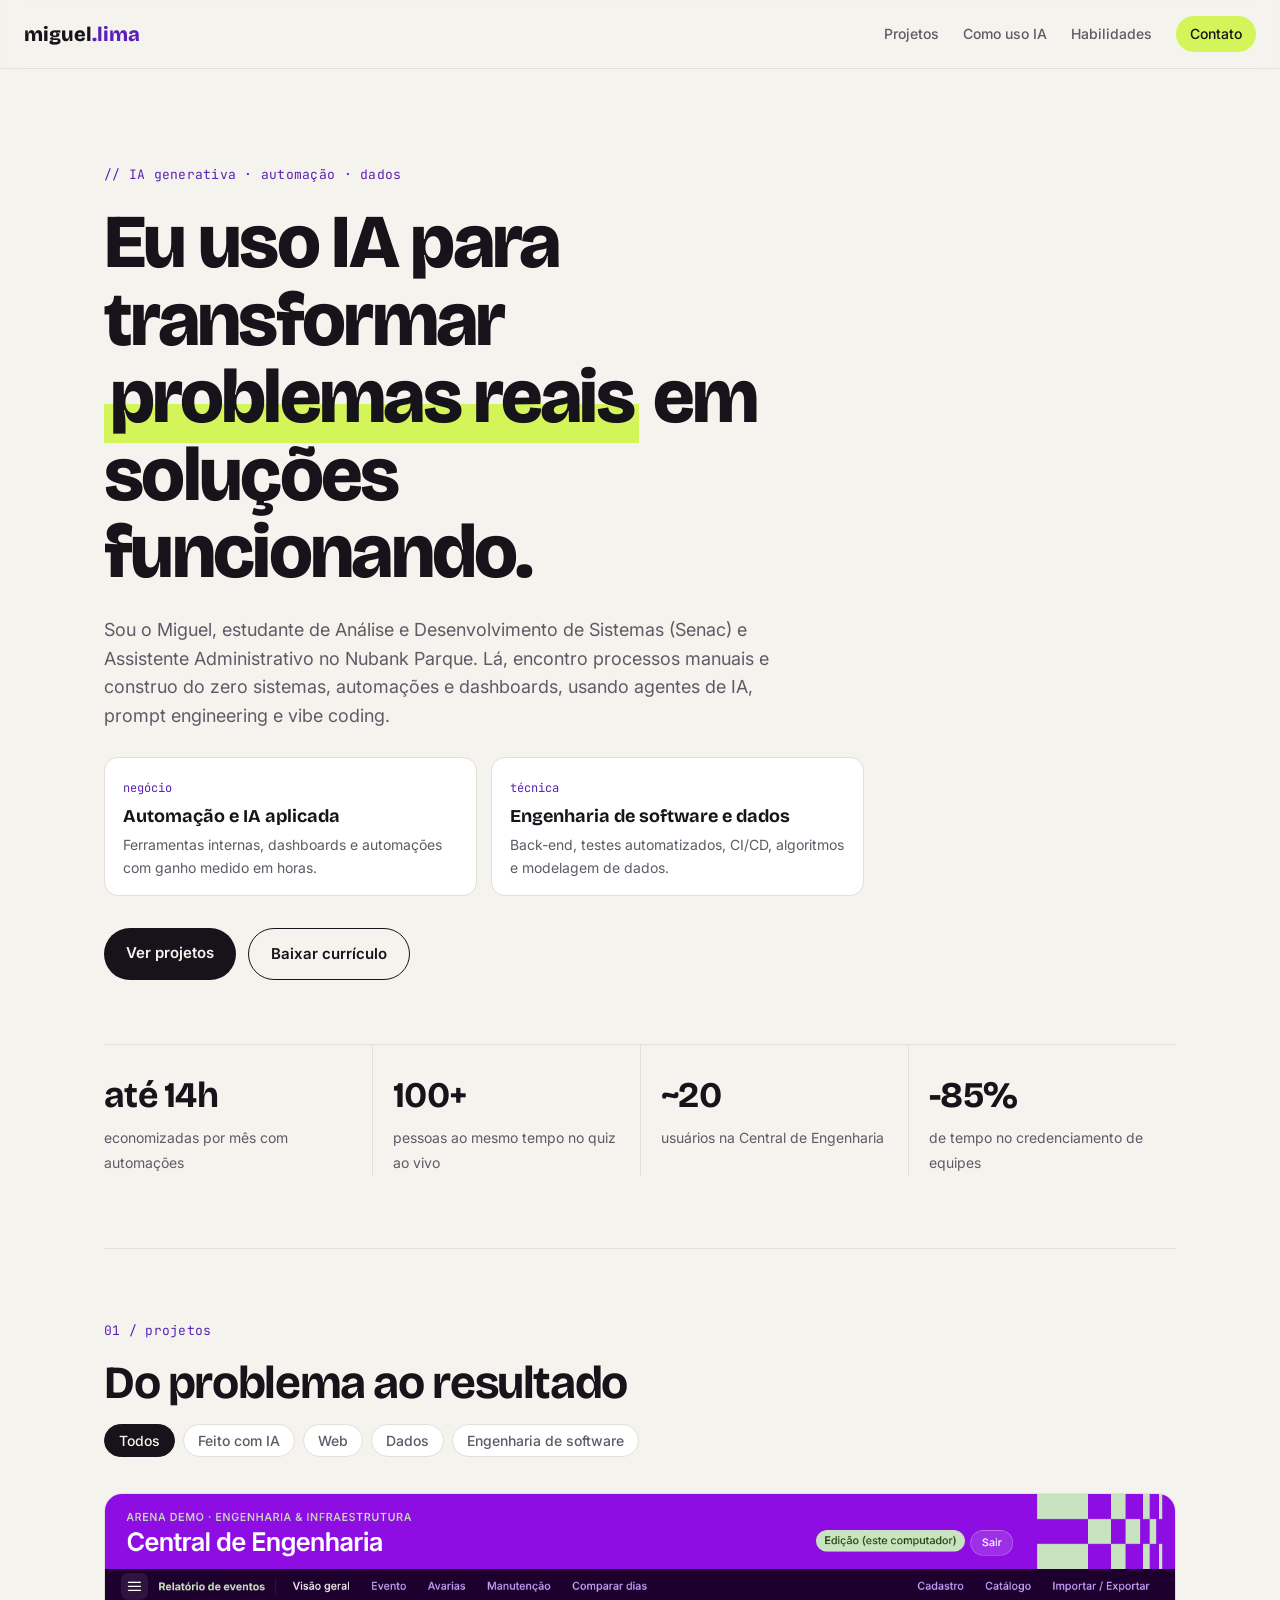
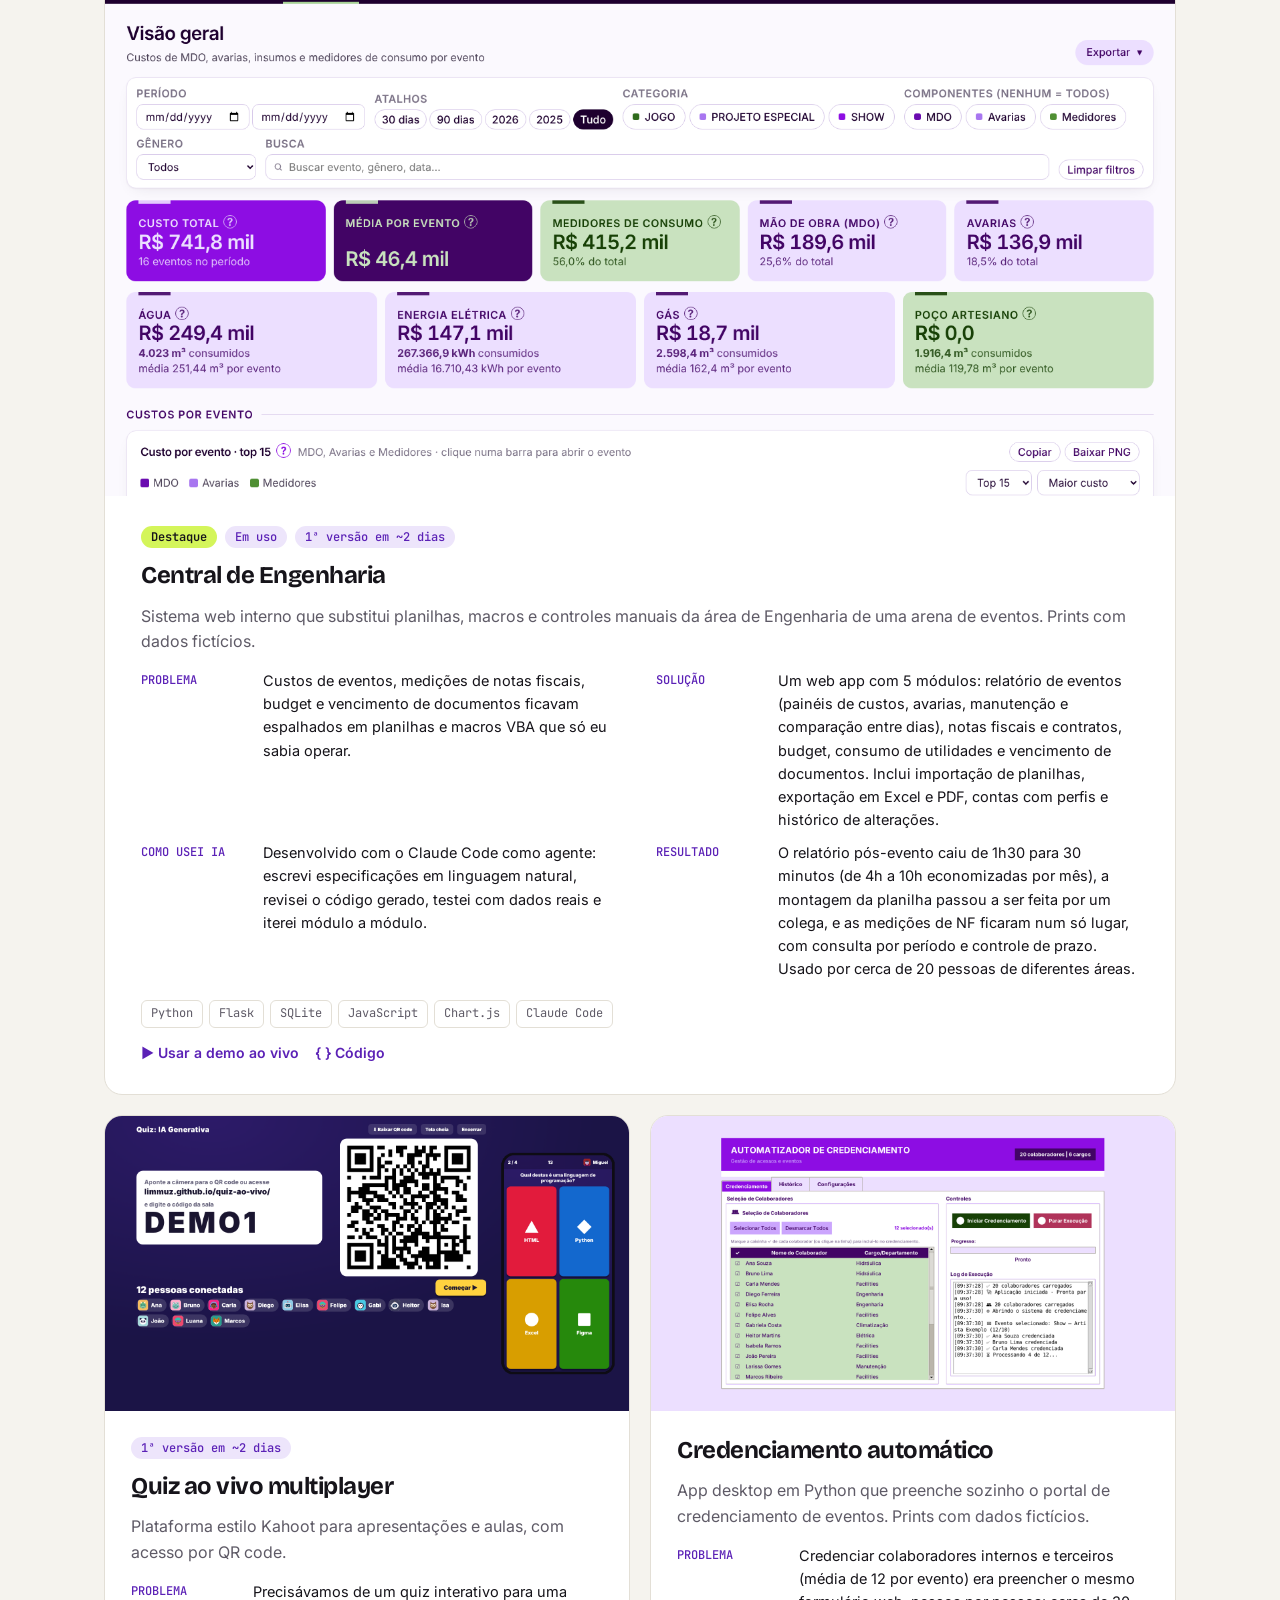
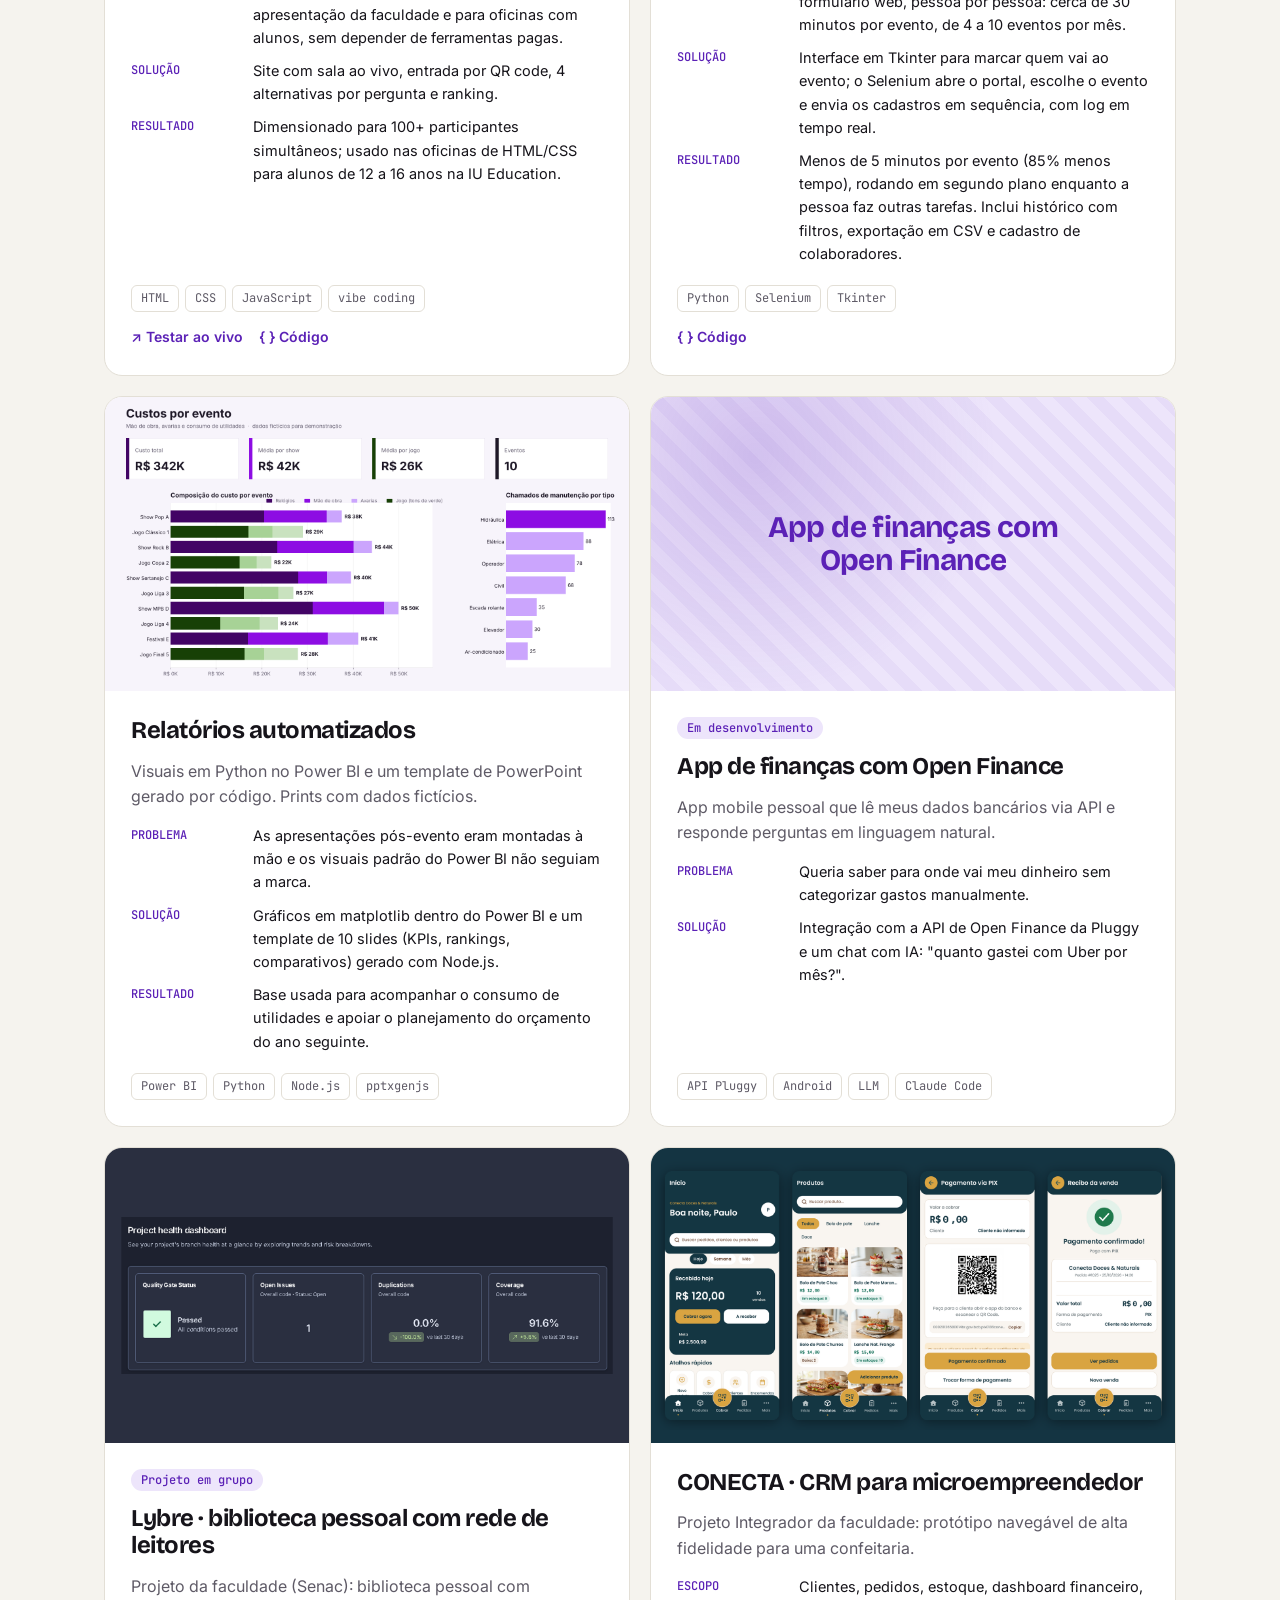
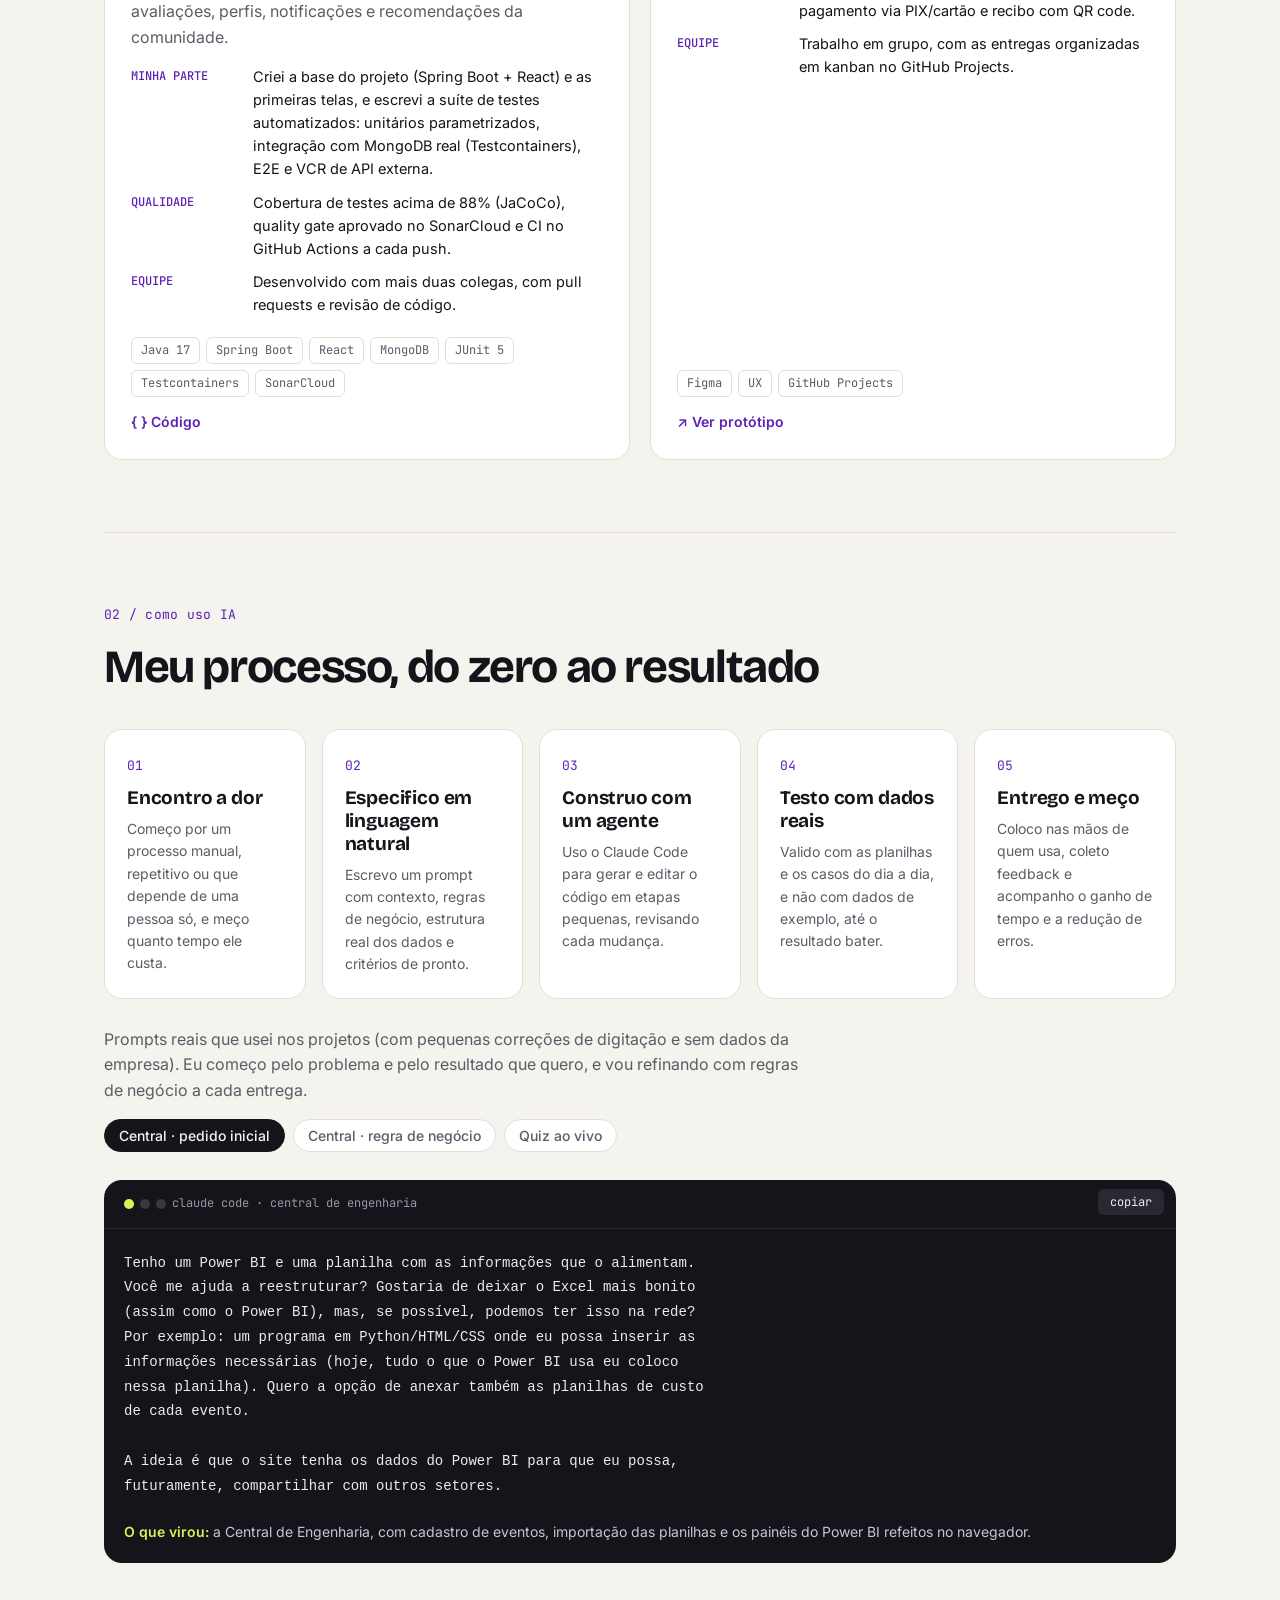
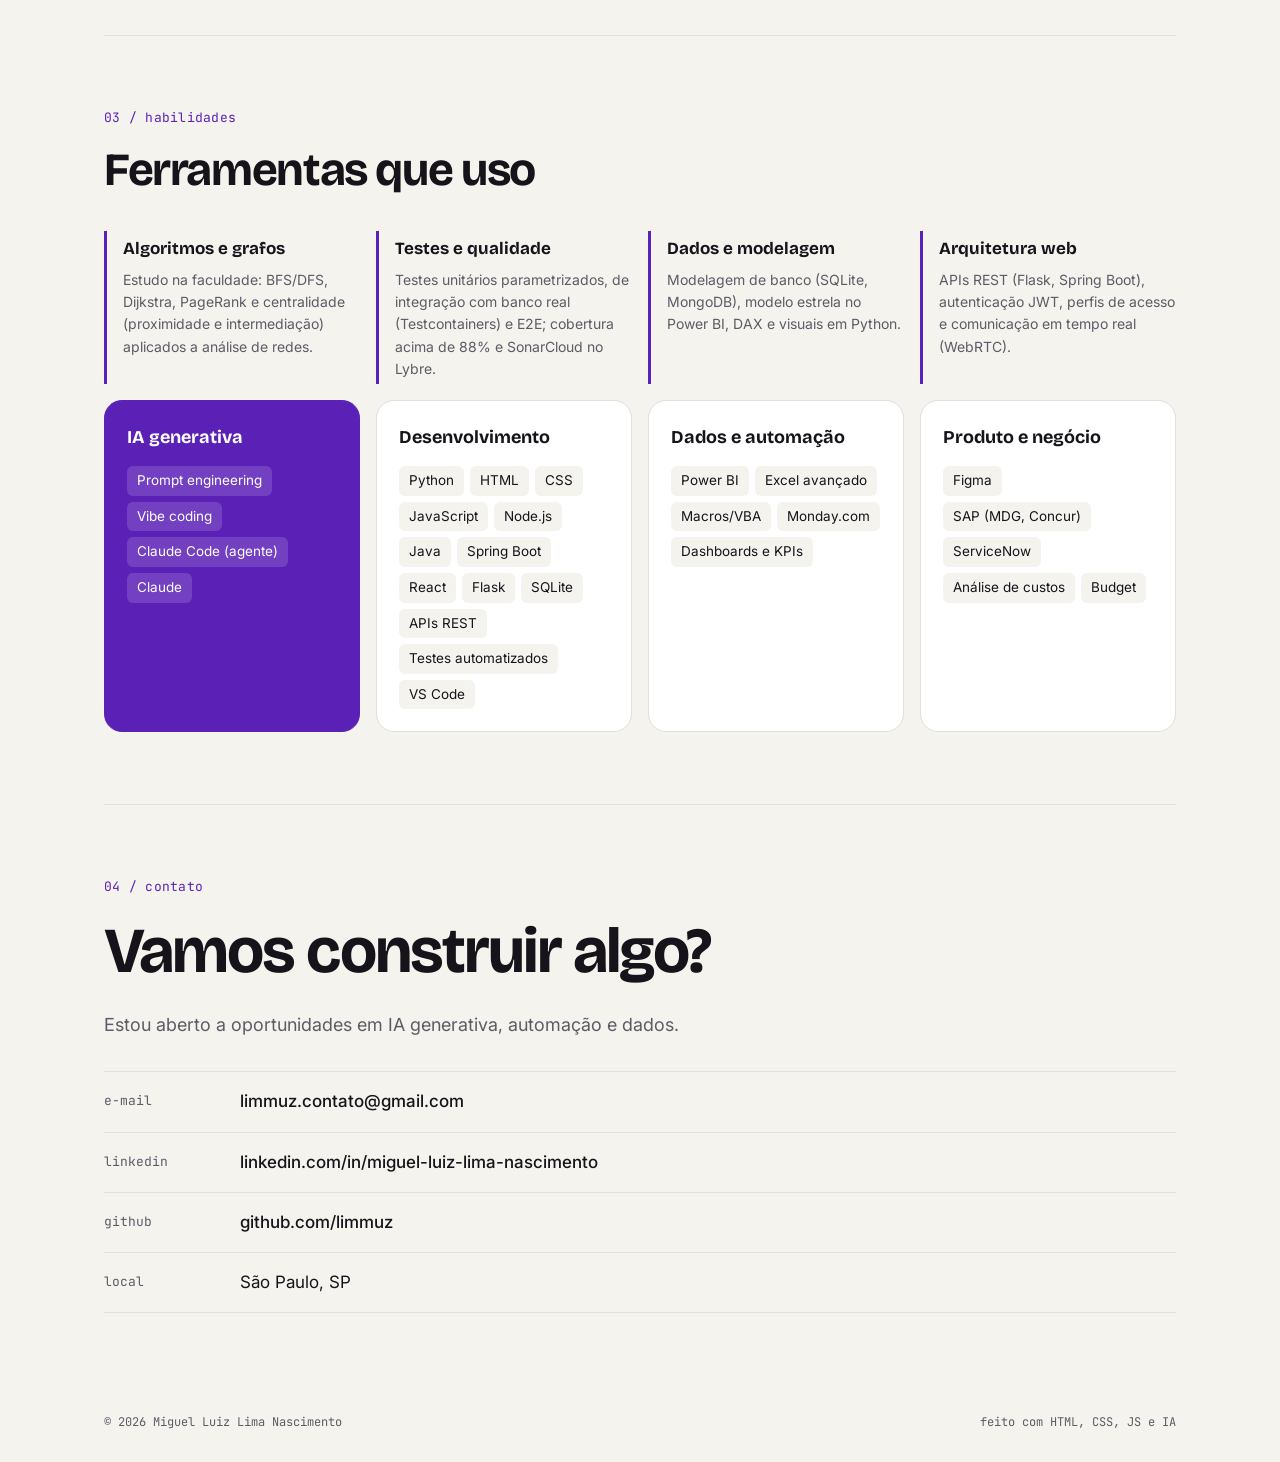
==== commit a178a61a: "Lybre e posicionamento para as duas frentes (negócio e técnica) Co-Authored-By: Claude Opus 5.5 <nor" ====
--- a/index.html
+++ b/index.html
@@ -33,6 +33,10 @@
         Nubank Parque. Lá, encontro processos manuais e construo do zero sistemas, automações e dashboards,
         usando agentes de IA, prompt engineering e vibe coding.
       </p>
+      <div class="frentes">
+        <div><span class="mono">negócio</span><b>Automação e IA aplicada</b><p>Ferramentas internas, dashboards e automações com ganho medido em horas.</p></div>
+        <div><span class="mono">técnica</span><b>Engenharia de software e dados</b><p>Back-end, testes automatizados, CI/CD, algoritmos e modelagem de dados.</p></div>
+      </div>
       <div class="hero-actions">
         <a href="#projetos" class="btn btn-primary">Ver projetos</a>
         <a href="curriculo.pdf" class="btn btn-ghost" target="_blank" rel="noopener">Baixar currículo</a>
@@ -55,13 +59,14 @@
           <button class="chip" data-filter="ia">Feito com IA</button>
           <button class="chip" data-filter="web">Web</button>
           <button class="chip" data-filter="dados">Dados</button>
+          <button class="chip" data-filter="eng">Engenharia de software</button>
         </div>
       </div>
 
       <div class="grid">
 
         <!-- 1 -->
-        <article class="card featured" data-tags="ia web dados">
+        <article class="card featured" data-tags="ia web dados eng">
           <div class="shot">
             <img src="img/central-engenharia.png" alt="Tela da Central de Engenharia" loading="lazy">
           </div>
@@ -87,7 +92,7 @@
         </article>
 
         <!-- 2 -->
-        <article class="card" data-tags="ia web">
+        <article class="card" data-tags="ia web eng">
           <div class="shot">
             <img src="img/quiz-ao-vivo.png" alt="Tela do quiz ao vivo" loading="lazy">
           </div>
@@ -109,7 +114,7 @@
         </article>
 
         <!-- 4 -->
-        <article class="card" data-tags="dados">
+        <article class="card" data-tags="dados eng">
           <div class="shot">
             <img src="img/credenciamento.png" alt="Sistema de credenciamento em Python" loading="lazy">
           </div>
@@ -159,6 +164,27 @@
               <div><dt>Solução</dt><dd>Integração com a API de Open Finance da Pluggy e um chat com IA: "quanto gastei com Uber por mês?".</dd></div>
             </dl>
             <ul class="stack mono"><li>API Pluggy</li><li>Android</li><li>LLM</li><li>Claude Code</li></ul>
+          </div>
+        </article>
+
+        <!-- Lybre -->
+        <article class="card" data-tags="web eng">
+          <div class="shot">
+            <img src="img/lybre.png" alt="Painel de qualidade do Lybre no SonarCloud" loading="lazy">
+          </div>
+          <div class="card-body">
+            <div class="card-top"><span class="status">Projeto em grupo</span></div>
+            <h3>Lybre · biblioteca pessoal com rede de leitores</h3>
+            <p class="summary">Projeto da faculdade (Senac): biblioteca pessoal com avaliações, perfis, notificações e recomendações da comunidade.</p>
+            <dl class="psr">
+              <div><dt>Minha parte</dt><dd>Criei a base do projeto (Spring Boot + React) e as primeiras telas, e escrevi a suíte de testes automatizados: unitários parametrizados, integração com MongoDB real (Testcontainers), E2E e VCR de API externa.</dd></div>
+              <div><dt>Qualidade</dt><dd>Cobertura de testes acima de 88% (JaCoCo), quality gate aprovado no SonarCloud e CI no GitHub Actions a cada push.</dd></div>
+              <div><dt>Equipe</dt><dd>Desenvolvido com mais duas colegas, com pull requests e revisão de código.</dd></div>
+            </dl>
+            <ul class="stack mono"><li>Java 17</li><li>Spring Boot</li><li>React</li><li>MongoDB</li><li>JUnit 5</li><li>Testcontainers</li><li>SonarCloud</li></ul>
+            <div class="links">
+              <a href="https://github.com/limmuz/biblioteca" class="link" target="_blank" rel="noopener">{ } Código</a>
+            </div>
           </div>
         </article>
 
@@ -274,6 +300,12 @@
         <p class="eyebrow mono">03 / habilidades</p>
         <h2>Ferramentas que uso</h2>
       </div>
+      <div class="fund">
+        <div><h3>Algoritmos e grafos</h3><p>Estudo na faculdade: BFS/DFS, Dijkstra, PageRank e centralidade (proximidade e intermediação) aplicados a análise de redes.</p></div>
+        <div><h3>Testes e qualidade</h3><p>Testes unitários parametrizados, de integração com banco real (Testcontainers) e E2E; cobertura acima de 88% e SonarCloud no Lybre.</p></div>
+        <div><h3>Dados e modelagem</h3><p>Modelagem de banco (SQLite, MongoDB), modelo estrela no Power BI, DAX e visuais em Python.</p></div>
+        <div><h3>Arquitetura web</h3><p>APIs REST (Flask, Spring Boot), autenticação JWT, perfis de acesso e comunicação em tempo real (WebRTC).</p></div>
+      </div>
       <div class="skills">
         <div class="skill-group">
           <h3>IA generativa</h3>
@@ -281,7 +313,7 @@
         </div>
         <div class="skill-group">
           <h3>Desenvolvimento</h3>
-          <ul><li>Python</li><li>HTML</li><li>CSS</li><li>JavaScript</li><li>Node.js</li><li>Flask</li><li>SQLite</li><li>APIs REST</li><li>VS Code</li></ul>
+          <ul><li>Python</li><li>HTML</li><li>CSS</li><li>JavaScript</li><li>Node.js</li><li>Java</li><li>Spring Boot</li><li>React</li><li>Flask</li><li>SQLite</li><li>APIs REST</li><li>Testes automatizados</li><li>VS Code</li></ul>
         </div>
         <div class="skill-group">
           <h3>Dados e automação</h3>
--- a/style.css
+++ b/style.css
@@ -220,3 +220,16 @@
 .prompt-res { padding: 0 20px 20px; font-size: 14px; color: #C9C4D3; }
 .prompt-res b { color: var(--lime); font-weight: 600; }
 .card-top .status + .status { margin-left: 0; }
+
+/* ===== Duas frentes e fundamentos ===== */
+.frentes { display: grid; grid-template-columns: 1fr 1fr; gap: 14px; margin-top: 26px; max-width: 760px; }
+.frentes div { background: var(--surface); border: 1px solid var(--line); border-radius: 14px; padding: 16px 18px; }
+.frentes span { font-size: 12px; color: var(--accent); }
+.frentes b { display: block; font-family: var(--font-display); font-size: 18px; margin: 2px 0 4px; }
+.frentes p { font-size: 14px; color: var(--muted); }
+.fund { display: grid; grid-template-columns: repeat(4, 1fr); gap: 16px; margin-bottom: 16px; }
+.fund div { border-left: 3px solid var(--accent); padding: 4px 0 4px 16px; }
+.fund h3 { font-family: var(--font-display); font-size: 17px; margin-bottom: 6px; }
+.fund p { font-size: 14px; color: var(--muted); }
+@media (max-width: 960px) { .fund { grid-template-columns: 1fr 1fr; } }
+@media (max-width: 760px) { .frentes, .fund { grid-template-columns: 1fr; } }
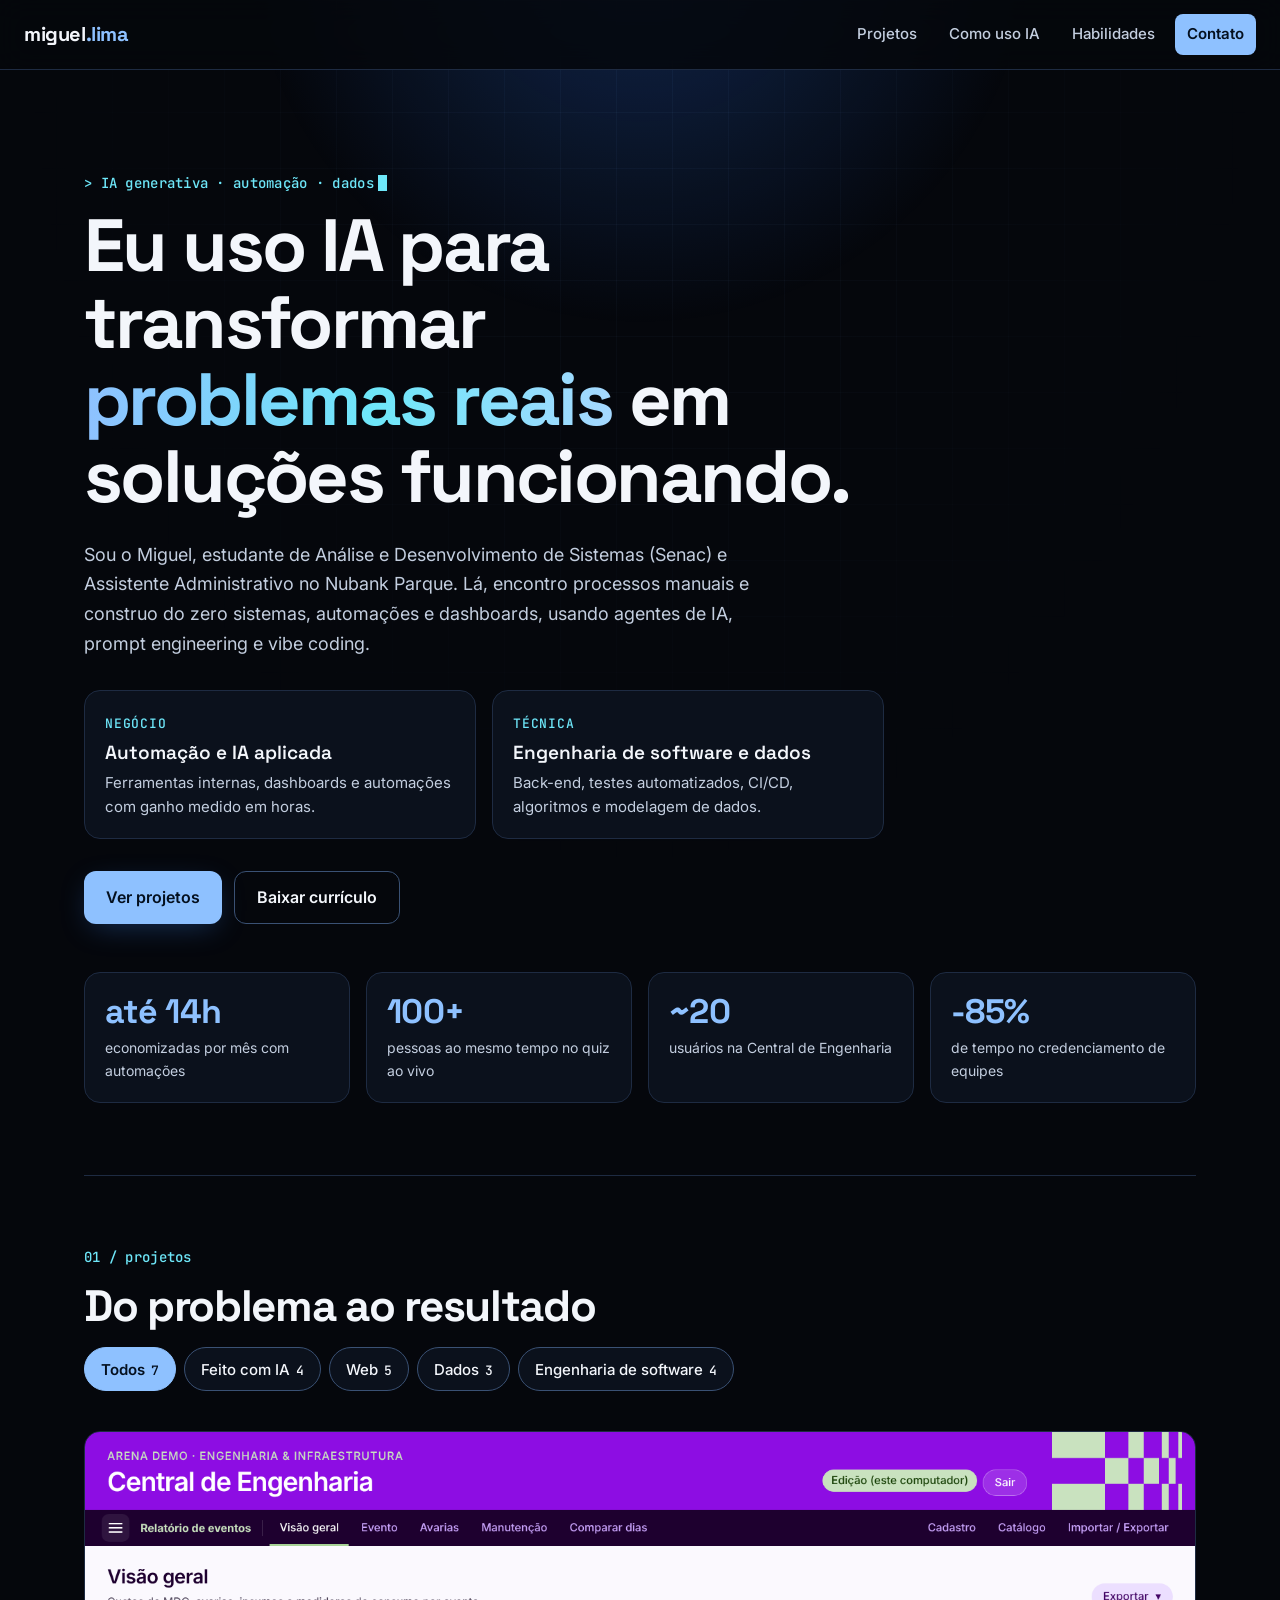
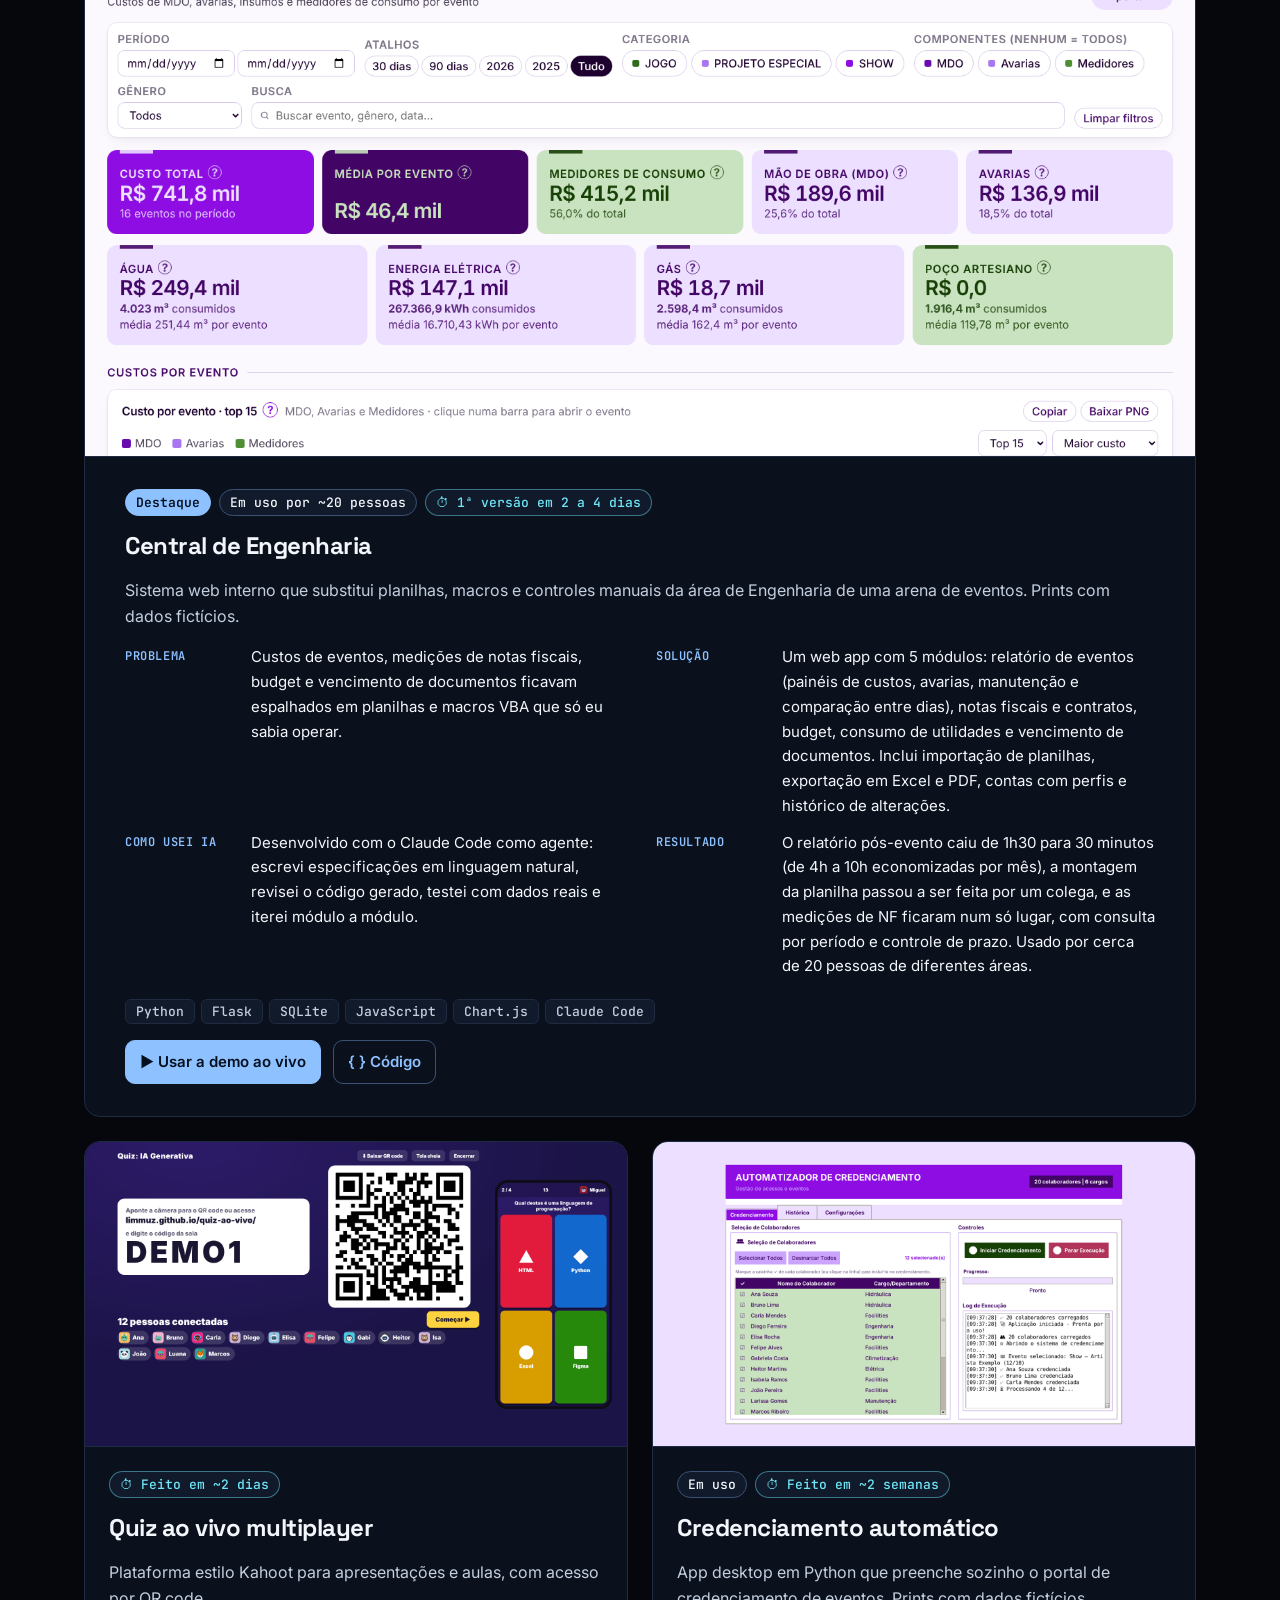
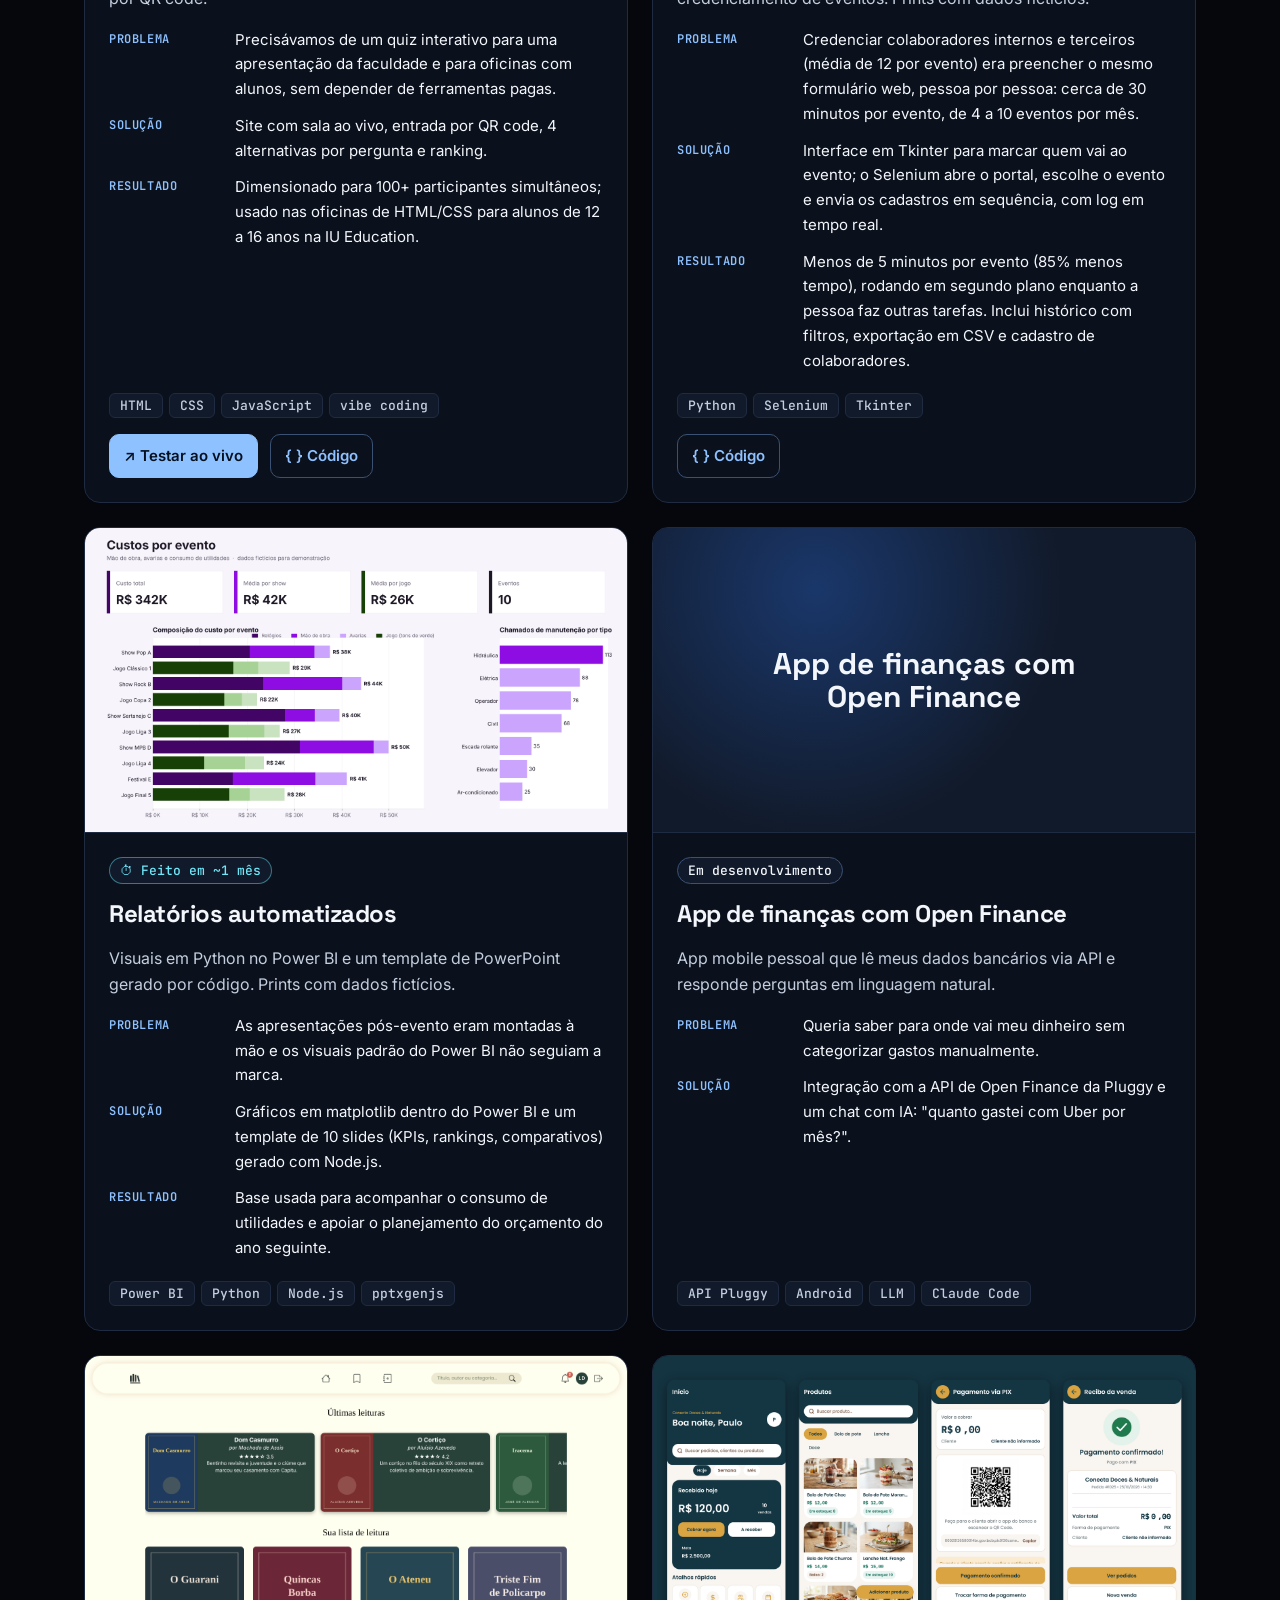
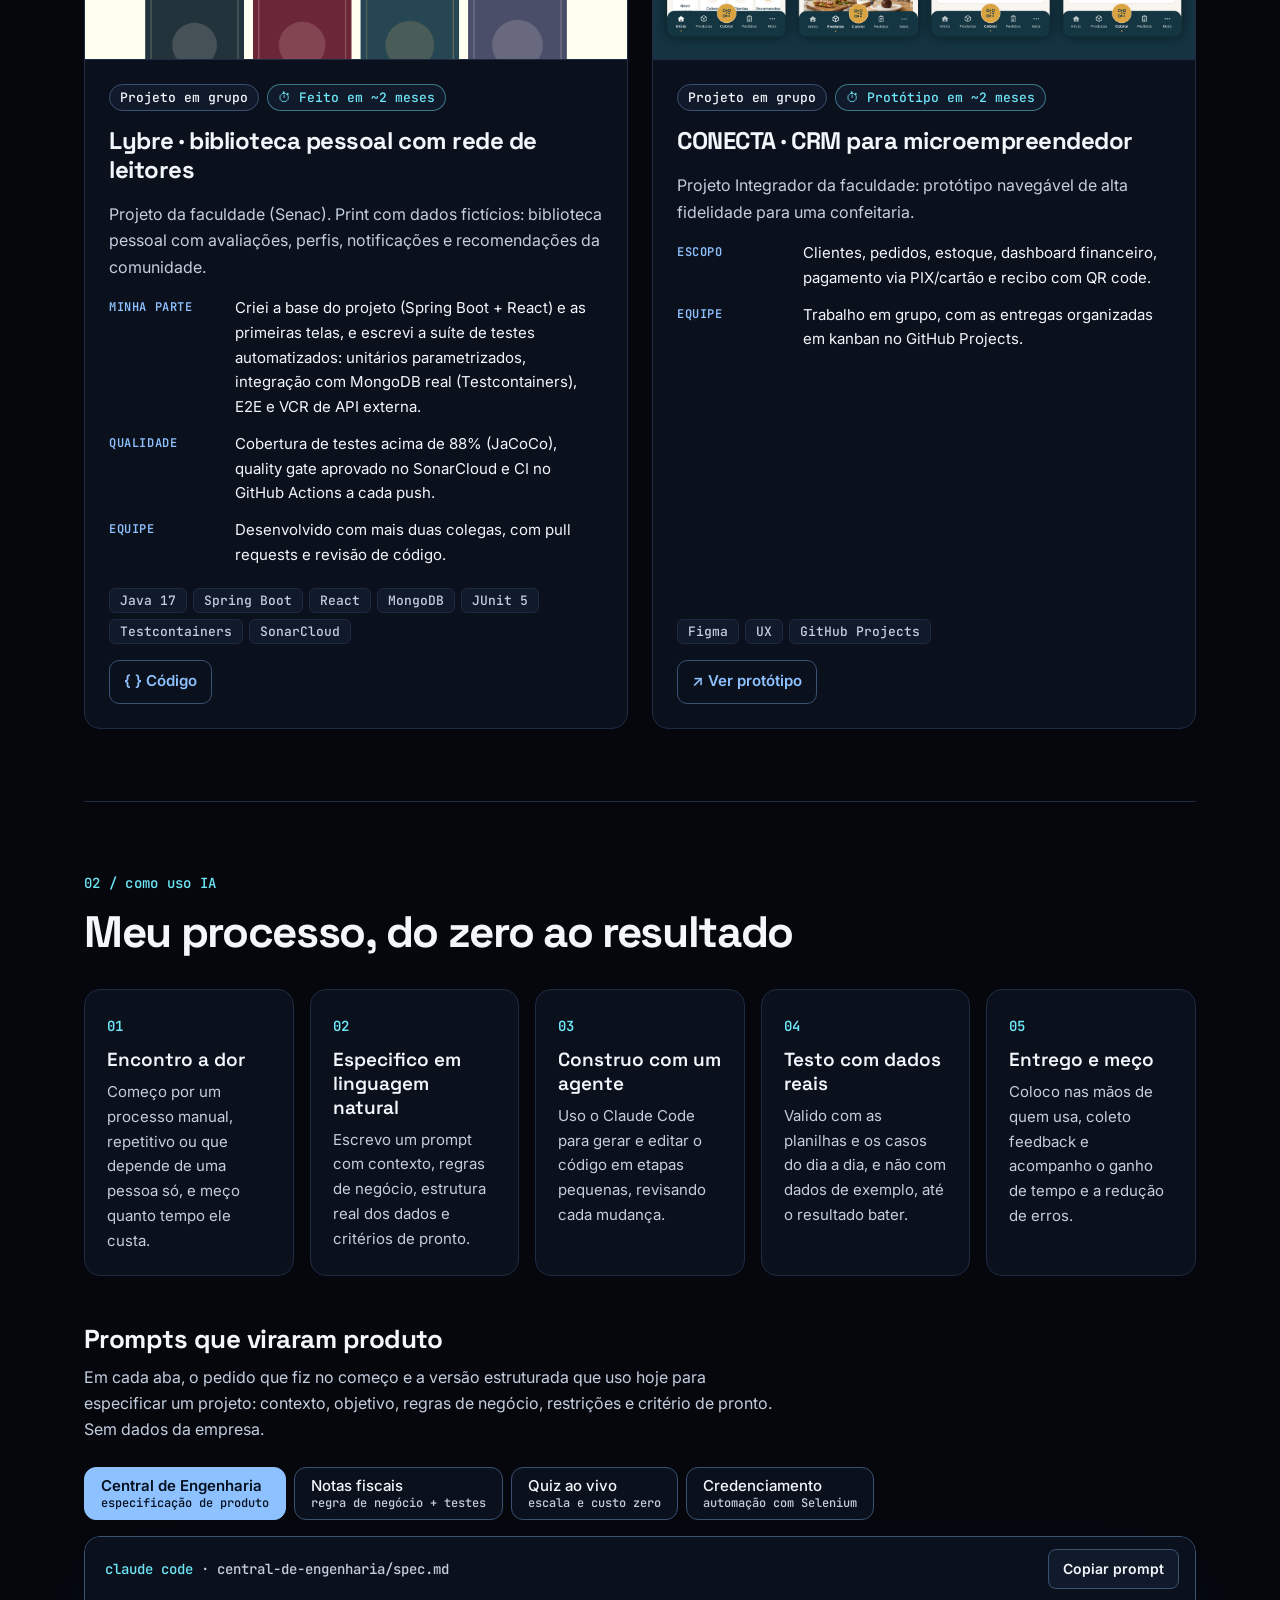
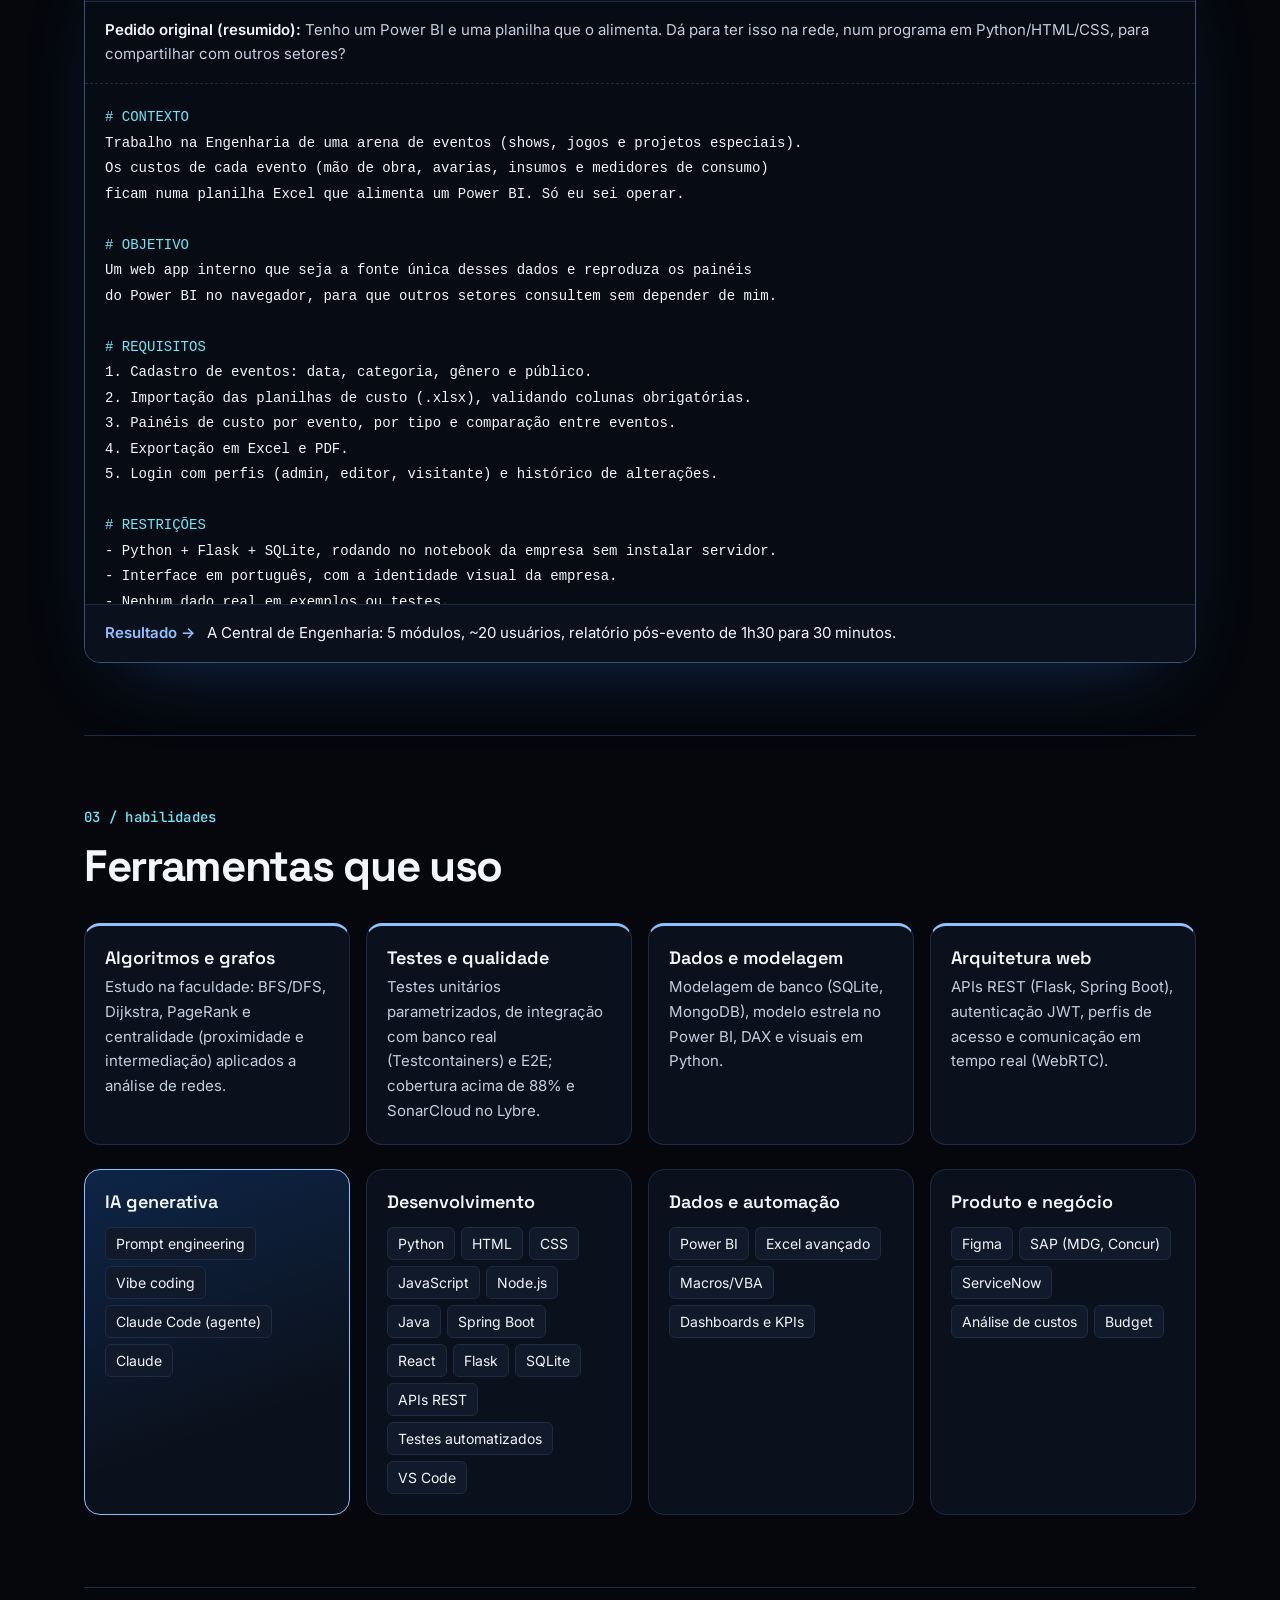
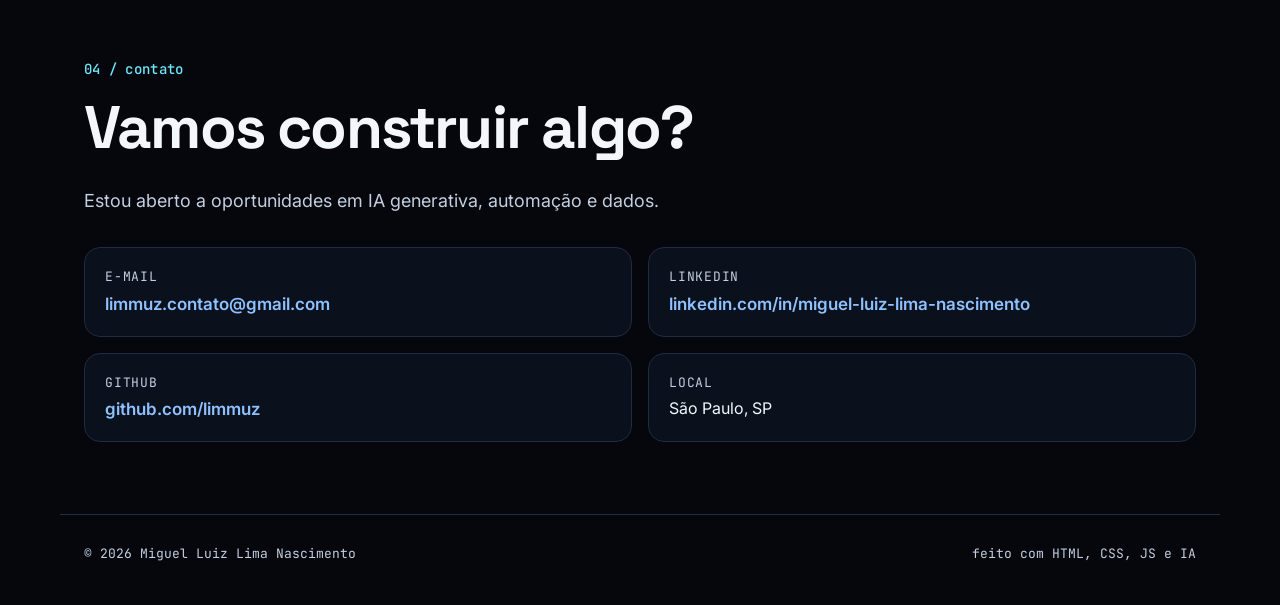
==== commit 66a07027: "Redesign azul e preto (contraste AAA), filtros e abas de prompts corrigidos, prompts estruturados, p" ====
--- a/index.html
+++ b/index.html
@@ -7,10 +7,12 @@
   <meta name="description" content="Portfólio de Miguel Luiz Lima Nascimento: soluções reais construídas com IA generativa, automação e análise de dados.">
   <link rel="preconnect" href="https://fonts.googleapis.com">
   <link rel="preconnect" href="https://fonts.gstatic.com" crossorigin>
-  <link href="https://fonts.googleapis.com/css2?family=Bricolage+Grotesque:opsz,wght@12..96,500;12..96,700;12..96,800&family=Inter:wght@400;500;600&family=JetBrains+Mono:wght@400;500&display=swap" rel="stylesheet">
-  <link rel="stylesheet" href="style.css">
+  <link href="https://fonts.googleapis.com/css2?family=Space+Grotesk:wght@500;600;700&family=Inter:wght@400;500;600&family=JetBrains+Mono:wght@400;500;600&display=swap" rel="stylesheet">
+  <meta name="theme-color" content="#05070C">
+  <link rel="stylesheet" href="style.css?v=3">
 </head>
 <body>
+  <a href="#projetos" class="skip">Pular para os projetos</a>
 
   <header class="nav">
     <a href="#topo" class="logo">miguel<span>.lima</span></a>
@@ -26,8 +28,8 @@
 
     <!-- HERO -->
     <section class="hero">
-      <p class="eyebrow mono">// IA generativa · automação · dados</p>
-      <h1>Eu uso IA para transformar <mark>problemas reais</mark> em soluções funcionando.</h1>
+      <p class="eyebrow mono">&gt; IA generativa · automação · dados<span class="caret" aria-hidden="true"></span></p>
+      <h1>Eu uso IA para transformar <span class="grad">problemas reais</span> em soluções funcionando.</h1>
       <p class="lead">
         Sou o Miguel, estudante de Análise e Desenvolvimento de Sistemas (Senac) e Assistente Administrativo no
         Nubank Parque. Lá, encontro processos manuais e construo do zero sistemas, automações e dashboards,
@@ -41,7 +43,7 @@
         <a href="#projetos" class="btn btn-primary">Ver projetos</a>
         <a href="curriculo.pdf" class="btn btn-ghost" target="_blank" rel="noopener">Baixar currículo</a>
       </div>
-      <ul class="stats">
+      <ul class="stats reveal">
         <li><strong>até 14h</strong><span>economizadas por mês com automações</span></li>
         <li><strong>100+</strong><span>pessoas ao mesmo tempo no quiz ao vivo</span></li>
         <li><strong>~20</strong><span>usuários na Central de Engenharia</span></li>
@@ -54,26 +56,26 @@
       <div class="section-head">
         <p class="eyebrow mono">01 / projetos</p>
         <h2>Do problema ao resultado</h2>
-        <div class="filters" role="tablist">
-          <button class="chip active" data-filter="all">Todos</button>
-          <button class="chip" data-filter="ia">Feito com IA</button>
-          <button class="chip" data-filter="web">Web</button>
-          <button class="chip" data-filter="dados">Dados</button>
-          <button class="chip" data-filter="eng">Engenharia de software</button>
+        <div class="filters" role="group" aria-label="Filtrar projetos">
+          <button class="chip" type="button" data-filter="all" aria-pressed="true">Todos<span class="n"></span></button>
+          <button class="chip" type="button" data-filter="ia" aria-pressed="false">Feito com IA<span class="n"></span></button>
+          <button class="chip" type="button" data-filter="web" aria-pressed="false">Web<span class="n"></span></button>
+          <button class="chip" type="button" data-filter="dados" aria-pressed="false">Dados<span class="n"></span></button>
+          <button class="chip" type="button" data-filter="eng" aria-pressed="false">Engenharia de software<span class="n"></span></button>
+          <p class="filter-status" aria-live="polite"></p>
         </div>
       </div>
 
       <div class="grid">
 
         <!-- 1 -->
-        <article class="card featured" data-tags="ia web dados eng">
+        <article class="card reveal featured" data-tags="ia web dados eng">
           <div class="shot">
             <img src="img/central-engenharia.png" alt="Tela da Central de Engenharia" loading="lazy">
           </div>
           <div class="card-body">
             <div class="card-top">
-              <span class="tag">Destaque</span>
-              <span class="status">Em uso</span><span class="status">1ª versão em ~2 dias</span>
+              <span class="badge hl">Destaque</span><span class="badge">Em uso por ~20 pessoas</span><span class="badge time">1ª versão em 2 a 4 dias</span>
             </div>
             <h3>Central de Engenharia</h3>
             <p class="summary">Sistema web interno que substitui planilhas, macros e controles manuais da área de Engenharia de uma arena de eventos. Prints com dados fictícios.</p>
@@ -85,19 +87,19 @@
             </dl>
             <ul class="stack mono"><li>Python</li><li>Flask</li><li>SQLite</li><li>JavaScript</li><li>Chart.js</li><li>Claude Code</li></ul>
             <div class="links">
-              <a href="central-demo/" class="link" target="_blank" rel="noopener">▶ Usar a demo ao vivo</a>
+              <a href="central-demo/" class="link primary" target="_blank" rel="noopener">▶ Usar a demo ao vivo</a>
               <a href="https://github.com/limmuz/central-eventos" class="link" target="_blank" rel="noopener">{ } Código</a>
             </div>
           </div>
         </article>
 
         <!-- 2 -->
-        <article class="card" data-tags="ia web eng">
+        <article class="card reveal" data-tags="ia web eng">
           <div class="shot">
             <img src="img/quiz-ao-vivo.png" alt="Tela do quiz ao vivo" loading="lazy">
           </div>
           <div class="card-body">
-            <div class="card-top"><span class="status">1ª versão em ~2 dias</span></div>
+            <div class="card-top"><span class="badge time">Feito em ~2 dias</span></div>
             <h3>Quiz ao vivo multiplayer</h3>
             <p class="summary">Plataforma estilo Kahoot para apresentações e aulas, com acesso por QR code.</p>
             <dl class="psr">
@@ -107,18 +109,19 @@
             </dl>
             <ul class="stack mono"><li>HTML</li><li>CSS</li><li>JavaScript</li><li>vibe coding</li></ul>
             <div class="links">
-              <a href="https://limmuz.github.io/quiz-ao-vivo/" class="link" target="_blank" rel="noopener">↗ Testar ao vivo</a>
+              <a href="https://limmuz.github.io/quiz-ao-vivo/" class="link primary" target="_blank" rel="noopener">↗ Testar ao vivo</a>
               <a href="https://github.com/limmuz/quiz-ao-vivo" class="link" target="_blank" rel="noopener">{ } Código</a>
             </div>
           </div>
         </article>
 
         <!-- 4 -->
-        <article class="card" data-tags="dados eng">
+        <article class="card reveal" data-tags="dados eng">
           <div class="shot">
             <img src="img/credenciamento.png" alt="Sistema de credenciamento em Python" loading="lazy">
           </div>
           <div class="card-body">
+            <div class="card-top"><span class="badge">Em uso</span><span class="badge time">Feito em ~2 semanas</span></div>
             <h3>Credenciamento automático</h3>
             <p class="summary">App desktop em Python que preenche sozinho o portal de credenciamento de eventos. Prints com dados fictícios.</p>
             <dl class="psr">
@@ -134,11 +137,12 @@
         </article>
 
         <!-- 5 -->
-        <article class="card" data-tags="dados ia">
+        <article class="card reveal" data-tags="dados ia">
           <div class="shot">
             <img src="img/relatorios.png" alt="Visual em Python no Power BI" loading="lazy">
           </div>
           <div class="card-body">
+            <div class="card-top"><span class="badge time">Feito em ~1 mês</span></div>
             <h3>Relatórios automatizados</h3>
             <p class="summary">Visuais em Python no Power BI e um template de PowerPoint gerado por código. Prints com dados fictícios.</p>
             <dl class="psr">
@@ -151,12 +155,12 @@
         </article>
 
         <!-- 6 -->
-        <article class="card" data-tags="ia web">
+        <article class="card reveal" data-tags="ia web">
           <div class="shot">
             <img src="img/app-financas.png" alt="App de finanças pessoais" loading="lazy">
           </div>
           <div class="card-body">
-            <div class="card-top"><span class="status">Em desenvolvimento</span></div>
+            <div class="card-top"><span class="badge">Em desenvolvimento</span></div>
             <h3>App de finanças com Open Finance</h3>
             <p class="summary">App mobile pessoal que lê meus dados bancários via API e responde perguntas em linguagem natural.</p>
             <dl class="psr">
@@ -168,14 +172,14 @@
         </article>
 
         <!-- Lybre -->
-        <article class="card" data-tags="web eng">
-          <div class="shot">
-            <img src="img/lybre.png" alt="Painel de qualidade do Lybre no SonarCloud" loading="lazy">
-          </div>
-          <div class="card-body">
-            <div class="card-top"><span class="status">Projeto em grupo</span></div>
+        <article class="card reveal" data-tags="web eng">
+          <div class="shot">
+            <img src="img/lybre.png" alt="Página inicial do Lybre com últimas leituras e lista de leitura" loading="lazy">
+          </div>
+          <div class="card-body">
+            <div class="card-top"><span class="badge">Projeto em grupo</span><span class="badge time">Feito em ~2 meses</span></div>
             <h3>Lybre · biblioteca pessoal com rede de leitores</h3>
-            <p class="summary">Projeto da faculdade (Senac): biblioteca pessoal com avaliações, perfis, notificações e recomendações da comunidade.</p>
+            <p class="summary">Projeto da faculdade (Senac). Print com dados fictícios: biblioteca pessoal com avaliações, perfis, notificações e recomendações da comunidade.</p>
             <dl class="psr">
               <div><dt>Minha parte</dt><dd>Criei a base do projeto (Spring Boot + React) e as primeiras telas, e escrevi a suíte de testes automatizados: unitários parametrizados, integração com MongoDB real (Testcontainers), E2E e VCR de API externa.</dd></div>
               <div><dt>Qualidade</dt><dd>Cobertura de testes acima de 88% (JaCoCo), quality gate aprovado no SonarCloud e CI no GitHub Actions a cada push.</dd></div>
@@ -189,11 +193,12 @@
         </article>
 
         <!-- 7 -->
-        <article class="card" data-tags="web">
+        <article class="card reveal" data-tags="web">
           <div class="shot">
             <img src="img/conecta.png" alt="Protótipo do CRM CONECTA no Figma" loading="lazy">
           </div>
           <div class="card-body">
+            <div class="card-top"><span class="badge">Projeto em grupo</span><span class="badge time">Protótipo em ~2 meses</span></div>
             <h3>CONECTA · CRM para microempreendedor</h3>
             <p class="summary">Projeto Integrador da faculdade: protótipo navegável de alta fidelidade para uma confeitaria.</p>
             <dl class="psr">
@@ -216,7 +221,7 @@
         <p class="eyebrow mono">02 / como uso IA</p>
         <h2>Meu processo, do zero ao resultado</h2>
       </div>
-      <ol class="steps">
+      <ol class="steps reveal">
         <li>
           <span class="mono">01</span>
           <h3>Encontro a dor</h3>
@@ -244,53 +249,134 @@
         </li>
       </ol>
 
-      <p class="prompts-intro">Prompts reais que usei nos projetos (com pequenas correções de digitação e sem dados da empresa). Eu começo pelo problema e pelo resultado que quero, e vou refinando com regras de negócio a cada entrega.</p>
-      <div class="prompt-tabs" role="tablist">
-        <button class="ptab active" data-p="p1" type="button">Central · pedido inicial</button>
-        <button class="ptab" data-p="p2" type="button">Central · regra de negócio</button>
-        <button class="ptab" data-p="p3" type="button">Quiz ao vivo</button>
-      </div>
-      <div class="prompt-box" data-p="p1">
-        <div class="prompt-head mono"><span class="dot"></span><span class="dot"></span><span class="dot"></span> claude code · central de engenharia</div>
-        <pre class="mono"><code>Tenho um Power BI e uma planilha com as informações que o alimentam.
-Você me ajuda a reestruturar? Gostaria de deixar o Excel mais bonito
-(assim como o Power BI), mas, se possível, podemos ter isso na rede?
-Por exemplo: um programa em Python/HTML/CSS onde eu possa inserir as
-informações necessárias (hoje, tudo o que o Power BI usa eu coloco
-nessa planilha). Quero a opção de anexar também as planilhas de custo
-de cada evento.
-
-A ideia é que o site tenha os dados do Power BI para que eu possa,
-futuramente, compartilhar com outros setores.</code></pre>
-        <button class="copy mono" type="button">copiar</button>
-        <p class="prompt-res"><b>O que virou:</b> a Central de Engenharia, com cadastro de eventos, importação das planilhas e os painéis do Power BI refeitos no navegador.</p>
-      </div>
-      <div class="prompt-box" data-p="p2" hidden>
-        <div class="prompt-head mono"><span class="dot"></span><span class="dot"></span><span class="dot"></span> claude code · módulo de notas fiscais</div>
-        <pre class="mono"><code>Preciso que, na aba Contratos, além do saldo contratado, apareça o
-saldo atual, descontando o valor das medições do contrato.
-O valor deve ser: (contratado + aditivo) − medições.
-
-Preciso de alerta para quando o saldo estiver acabando e também
-quando o contrato estiver quase vencendo.
-
-Quero poder definir esses prazos numa aba de Configurações, e também
-os e-mails de envio (tanto o envio interno da nota fiscal quanto a
-solicitação de NF ao fornecedor).
-
-Quero poder editar o registro e ter um botão para reenviar o e-mail,
-caso seja necessário.</code></pre>
-        <button class="copy mono" type="button">copiar</button>
-        <p class="prompt-res"><b>O que virou:</b> saldo atual calculado por contrato, alertas de saldo e de vencimento configuráveis, destinatários editáveis e reenvio do e-mail da medição.</p>
-      </div>
-      <div class="prompt-box" data-p="p3" hidden>
-        <div class="prompt-head mono"><span class="dot"></span><span class="dot"></span><span class="dot"></span> claude · quiz ao vivo</div>
-        <pre class="mono"><code>Quero fazer um site tipo o Kahoot para a apresentação de uma matéria
-na faculdade. Preciso que pelo menos 100 pessoas consigam se conectar.
-Pode ser por QR code ou algo assim, mas elas precisam acessar a tela
-pelo celular ou pelo computador, onde escolhem entre as 4 respostas.</code></pre>
-        <button class="copy mono" type="button">copiar</button>
-        <p class="prompt-res"><b>O que virou:</b> o Quiz ao vivo, sem servidor (WebRTC), com QR code, avatares, pontuação por velocidade, pódio e planilha de resultado. Usado nas oficinas da faculdade.</p>
+      <div class="prompts">
+        <h3>Prompts que viraram produto</h3>
+        <p class="section-sub">Em cada aba, o pedido que fiz no começo e a versão estruturada que uso hoje para especificar um projeto: contexto, objetivo, regras de negócio, restrições e critério de pronto. Sem dados da empresa.</p>
+        <div class="prompt-tabs" role="tablist" aria-label="Exemplos de prompts">
+          <button class="ptab" role="tab" type="button" id="t-p1" aria-controls="p1" aria-selected="true" tabindex="0">Central de Engenharia<small>especificação de produto</small></button>
+          <button class="ptab" role="tab" type="button" id="t-p2" aria-controls="p2" aria-selected="false" tabindex="-1">Notas fiscais<small>regra de negócio + testes</small></button>
+          <button class="ptab" role="tab" type="button" id="t-p3" aria-controls="p3" aria-selected="false" tabindex="-1">Quiz ao vivo<small>escala e custo zero</small></button>
+          <button class="ptab" role="tab" type="button" id="t-p4" aria-controls="p4" aria-selected="false" tabindex="-1">Credenciamento<small>automação com Selenium</small></button>
+        </div>
+
+        <div class="prompt-box" role="tabpanel" id="p1" aria-labelledby="t-p1">
+          <div class="prompt-head"><span class="file"><b>claude code</b> · central-de-engenharia/spec.md</span><button class="copy" type="button">Copiar prompt</button></div>
+          <p class="prompt-original"><b>Pedido original (resumido):</b> Tenho um Power BI e uma planilha que o alimenta. Dá para ter isso na rede, num programa em Python/HTML/CSS, para compartilhar com outros setores?</p>
+<pre><code><span class="k"># CONTEXTO</span>
+Trabalho na Engenharia de uma arena de eventos (shows, jogos e projetos especiais).
+Os custos de cada evento (mão de obra, avarias, insumos e medidores de consumo)
+ficam numa planilha Excel que alimenta um Power BI. Só eu sei operar.
+
+<span class="k"># OBJETIVO</span>
+Um web app interno que seja a fonte única desses dados e reproduza os painéis
+do Power BI no navegador, para que outros setores consultem sem depender de mim.
+
+<span class="k"># REQUISITOS</span>
+1. Cadastro de eventos: data, categoria, gênero e público.
+2. Importação das planilhas de custo (.xlsx), validando colunas obrigatórias.
+3. Painéis de custo por evento, por tipo e comparação entre eventos.
+4. Exportação em Excel e PDF.
+5. Login com perfis (admin, editor, visitante) e histórico de alterações.
+
+<span class="k"># RESTRIÇÕES</span>
+- Python + Flask + SQLite, rodando no notebook da empresa sem instalar servidor.
+- Interface em português, com a identidade visual da empresa.
+- Nenhum dado real em exemplos ou testes.
+
+<span class="k"># FORMA DE TRABALHO</span>
+Entregue em etapas: primeiro o modelo de dados para eu revisar, depois um módulo
+por vez. Antes de cada módulo, liste as suposições que está fazendo.
+
+<span class="k"># CRITÉRIOS DE PRONTO</span>
+- Os totais do app batem com os do Power BI para os mesmos eventos.
+- Um colega sem treinamento cadastra um evento em menos de 5 minutos.</code></pre>
+          <p class="prompt-res"><b>Resultado →</b> A Central de Engenharia: 5 módulos, ~20 usuários, relatório pós-evento de 1h30 para 30 minutos.</p>
+        </div>
+
+        <div class="prompt-box" role="tabpanel" id="p2" aria-labelledby="t-p2" hidden>
+          <div class="prompt-head"><span class="file"><b>claude code</b> · modulo-notas-fiscais.md</span><button class="copy" type="button">Copiar prompt</button></div>
+          <p class="prompt-original"><b>Pedido original (resumido):</b> Na aba Contratos, além do saldo contratado, quero o saldo atual descontando as medições, com alerta de saldo acabando e de contrato vencendo.</p>
+<pre><code><span class="k"># CONTEXTO</span>
+Módulo de Notas Fiscais e Contratos da Central. Cada contrato tem valor
+contratado, aditivos e medições mensais enviadas pelo fornecedor.
+
+<span class="k"># TAREFA</span>
+Mostrar o saldo atual ao lado do saldo contratado na aba Contratos.
+
+<span class="k"># REGRA DE NEGÓCIO</span>
+saldo_atual = (valor_contratado + soma_aditivos) − soma_medicoes
+
+<span class="k"># ALERTAS</span>
+- Saldo: quando saldo_atual ≤ X% do total do contrato.
+- Vencimento: quando faltarem N dias ou menos para o fim do contrato.
+X, N e os e-mails de envio ficam numa nova aba Configurações.
+
+<span class="k"># AÇÕES</span>
+- Editar uma medição já lançada, registrando a alteração no histórico.
+- Botão “Reenviar e-mail” em cada medição.
+
+<span class="k"># CASOS DE TESTE</span>
+1. R$ 100.000 + aditivo de R$ 20.000 − medições de R$ 90.000 → saldo R$ 30.000.
+2. Contrato sem medições → saldo igual ao contratado.
+3. Medição editada → saldo recalculado e alteração no histórico.
+
+<span class="k"># SAÍDA</span>
+Mostre o diff dos arquivos alterados e como testar cada caso.</code></pre>
+          <p class="prompt-res"><b>Resultado →</b> Saldo por contrato, alertas configuráveis e reenvio de e-mail: medições de NF centralizadas e com prazo controlado.</p>
+        </div>
+
+        <div class="prompt-box" role="tabpanel" id="p3" aria-labelledby="t-p3" hidden>
+          <div class="prompt-head"><span class="file"><b>claude</b> · quiz-ao-vivo.md</span><button class="copy" type="button">Copiar prompt</button></div>
+          <p class="prompt-original"><b>Pedido original (resumido):</b> Quero um site tipo Kahoot para uma apresentação. Pelo menos 100 pessoas, entrando por QR code, escolhendo entre 4 respostas.</p>
+<pre><code><span class="k"># OBJETIVO</span>
+Site de quiz ao vivo, estilo Kahoot, para uma apresentação na faculdade.
+
+<span class="k"># ESCALA</span>
+Até 100 participantes ao mesmo tempo, pelo celular ou computador.
+
+<span class="k"># FLUXO</span>
+1. O apresentador abre a sala e projeta um QR code.
+2. O participante escaneia e escolhe nome e avatar.
+3. Cada pergunta tem 4 alternativas e tempo limite;
+   pontua mais quem acerta mais rápido.
+4. No fim: pódio e planilha com o resultado de cada pessoa.
+
+<span class="k"># RESTRIÇÕES</span>
+- Custo zero: sem servidor pago, hospedagem estática (GitHub Pages).
+- Funcionar na rede da faculdade e no 4G.
+- HTML, CSS e JavaScript puros; perguntas fáceis de editar.
+
+<span class="k"># ANTES DE CODAR</span>
+Compare duas opções de comunicação em tempo real que atendam às restrições
+e recomende uma, com prós e contras.</code></pre>
+          <p class="prompt-res"><b>Resultado →</b> Quiz sem servidor (WebRTC), com QR code, pontuação por velocidade e pódio, pronto em ~2 dias.</p>
+        </div>
+
+        <div class="prompt-box" role="tabpanel" id="p4" aria-labelledby="t-p4" hidden>
+          <div class="prompt-head"><span class="file"><b>claude</b> · credenciamento-automatico.md</span><button class="copy" type="button">Copiar prompt</button></div>
+          <p class="prompt-original"><b>Ponto de partida:</b> credenciar à mão, pessoa por pessoa, a equipe de cada evento no portal.</p>
+<pre><code><span class="k"># CONTEXTO</span>
+A cada evento credencio cerca de 12 pessoas num portal web, preenchendo o mesmo
+formulário uma a uma: ~30 minutos por evento, de 4 a 10 eventos por mês.
+
+<span class="k"># OBJETIVO</span>
+App desktop em Python que faça esse preenchimento sozinho.
+
+<span class="k"># REQUISITOS</span>
+1. Cadastro local de colaboradores, com busca.
+2. Tela para marcar quem vai a cada evento.
+3. Selenium abre o portal, escolhe o evento e envia os cadastros em sequência.
+4. Log em tempo real, histórico com filtros e exportação em CSV.
+
+<span class="k"># ROBUSTEZ</span>
+- Esperas explícitas, nunca sleep fixo.
+- Se um cadastro falhar, registrar o erro e seguir para o próximo.
+- Nenhuma senha salva em texto puro.
+
+<span class="k"># CRITÉRIO DE PRONTO</span>
+12 pessoas credenciadas em menos de 5 minutos, rodando em segundo plano.</code></pre>
+          <p class="prompt-res"><b>Resultado →</b> De 30 para menos de 5 minutos por evento (85% menos tempo).</p>
+        </div>
       </div>
     </section>
 
@@ -300,14 +386,14 @@
         <p class="eyebrow mono">03 / habilidades</p>
         <h2>Ferramentas que uso</h2>
       </div>
-      <div class="fund">
+      <div class="fund reveal">
         <div><h3>Algoritmos e grafos</h3><p>Estudo na faculdade: BFS/DFS, Dijkstra, PageRank e centralidade (proximidade e intermediação) aplicados a análise de redes.</p></div>
         <div><h3>Testes e qualidade</h3><p>Testes unitários parametrizados, de integração com banco real (Testcontainers) e E2E; cobertura acima de 88% e SonarCloud no Lybre.</p></div>
         <div><h3>Dados e modelagem</h3><p>Modelagem de banco (SQLite, MongoDB), modelo estrela no Power BI, DAX e visuais em Python.</p></div>
         <div><h3>Arquitetura web</h3><p>APIs REST (Flask, Spring Boot), autenticação JWT, perfis de acesso e comunicação em tempo real (WebRTC).</p></div>
       </div>
-      <div class="skills">
-        <div class="skill-group">
+      <div class="skills reveal">
+        <div class="skill-group hl">
           <h3>IA generativa</h3>
           <ul><li>Prompt engineering</li><li>Vibe coding</li><li>Claude Code (agente)</li><li>Claude</li></ul>
         </div>
@@ -317,7 +403,7 @@
         </div>
         <div class="skill-group">
           <h3>Dados e automação</h3>
-          <ul><li>Power BI</li><li>Excel avançado</li><li>Macros/VBA</li><li>Monday.com</li><li>Dashboards e KPIs</li></ul>
+          <ul><li>Power BI</li><li>Excel avançado</li><li>Macros/VBA</li><li>Dashboards e KPIs</li></ul>
         </div>
         <div class="skill-group">
           <h3>Produto e negócio</h3>
@@ -331,7 +417,7 @@
       <p class="eyebrow mono">04 / contato</p>
       <h2>Vamos construir algo?</h2>
       <p class="lead">Estou aberto a oportunidades em IA generativa, automação e dados.</p>
-      <ul class="contact-list">
+      <ul class="contact-list reveal">
         <li><span class="mono">e-mail</span><a href="mailto:limmuz.contato@gmail.com">limmuz.contato@gmail.com</a></li>
         <li><span class="mono">linkedin</span><a href="https://www.linkedin.com/in/miguel-luiz-lima-nascimento-9a5010258" target="_blank" rel="noopener">linkedin.com/in/miguel-luiz-lima-nascimento</a></li>
         <li><span class="mono">github</span><a href="https://github.com/limmuz" target="_blank" rel="noopener">github.com/limmuz</a></li>
@@ -347,6 +433,88 @@
   </footer>
 
   <div class="toast mono" role="status" aria-live="polite"></div>
-  <script src="script.js"></script>
+  <script>
+// Placeholder para imagens que ainda não existem
+document.querySelectorAll('.shot img').forEach((img) => {
+  const toPlaceholder = () => {
+    const shot = img.parentElement;
+    shot.classList.add('placeholder');
+    const t = shot.parentElement.querySelector('h3');
+    shot.dataset.label = t ? t.textContent : '';
+    img.remove();
+  };
+  if (img.complete && img.naturalWidth === 0) toPlaceholder();
+  else img.addEventListener('error', toPlaceholder);
+});
+
+// Aviso rápido
+const toast = document.querySelector('.toast');
+let toastTimer;
+function showToast(msg) {
+  toast.textContent = msg; toast.classList.add('show');
+  clearTimeout(toastTimer); toastTimer = setTimeout(() => toast.classList.remove('show'), 2200);
+}
+
+// Filtros de projetos
+const chips = [...document.querySelectorAll('.chip')];
+const cards = [...document.querySelectorAll('#projetos .card')];
+const status = document.querySelector('.filter-status');
+const tagsOf = (c) => (c.dataset.tags || '').split(/\s+/);
+chips.forEach((chip) => {
+  const f = chip.dataset.filter;
+  const n = f === 'all' ? cards.length : cards.filter((c) => tagsOf(c).includes(f)).length;
+  chip.querySelector('.n').textContent = n;
+  chip.addEventListener('click', () => {
+    chips.forEach((c) => c.setAttribute('aria-pressed', String(c === chip)));
+    let visiveis = 0;
+    cards.forEach((card) => {
+      const show = f === 'all' || tagsOf(card).includes(f);
+      card.classList.toggle('is-hidden', !show);
+      card.classList.remove('enter');
+      if (show) { visiveis++; card.classList.add('in'); void card.offsetWidth; card.classList.add('enter'); }
+    });
+    status.textContent = f === 'all' ? '' : `Mostrando ${visiveis} de ${cards.length} projetos · ${chip.firstChild.textContent}`;
+  });
+});
+
+// Abas de prompts (com teclado: setas, Home e End)
+const tabs = [...document.querySelectorAll('.ptab')];
+function selectTab(t, focus) {
+  tabs.forEach((x) => {
+    const on = x === t;
+    x.setAttribute('aria-selected', String(on));
+    x.tabIndex = on ? 0 : -1;
+    document.getElementById(x.getAttribute('aria-controls')).hidden = !on;
+  });
+  if (focus) t.focus();
+}
+tabs.forEach((t, i) => {
+  t.addEventListener('click', () => selectTab(t));
+  t.addEventListener('keydown', (e) => {
+    const map = { ArrowRight: i + 1, ArrowLeft: i - 1, Home: 0, End: tabs.length - 1 };
+    if (e.key in map) { e.preventDefault(); selectTab(tabs[(map[e.key] + tabs.length) % tabs.length], true); }
+  });
+});
+
+// Copiar prompt (com alternativa para navegadores sem a API de área de transferência)
+document.querySelectorAll('.copy').forEach((btn) => btn.addEventListener('click', async () => {
+  const text = btn.closest('.prompt-box').querySelector('code').innerText;
+  let ok = false;
+  try { await navigator.clipboard.writeText(text); ok = true; } catch {
+    const ta = document.createElement('textarea'); ta.value = text; ta.style.position = 'fixed'; ta.style.opacity = '0';
+    document.body.appendChild(ta); ta.select();
+    try { ok = document.execCommand('copy'); } catch {}
+    ta.remove();
+  }
+  if (ok) { btn.textContent = 'Copiado ✓'; btn.classList.add('ok'); setTimeout(() => { btn.textContent = 'Copiar prompt'; btn.classList.remove('ok'); }, 1800); }
+  showToast(ok ? 'Prompt copiado' : 'Não foi possível copiar: selecione o texto');
+}));
+
+// Entrada suave ao rolar
+const io = 'IntersectionObserver' in window ? new IntersectionObserver((es) => es.forEach((e) => {
+  if (e.isIntersecting) { e.target.classList.add('in'); io.unobserve(e.target); }
+}), { threshold: .12 }) : null;
+document.querySelectorAll('.reveal').forEach((el) => io ? io.observe(el) : el.classList.add('in'));
+</script>
 </body>
 </html>
--- a/style.css
+++ b/style.css
@@ -1,235 +1,276 @@
-/* ===== Base ===== */
+/* =========================================================
+   Portfólio · Miguel Lima
+   Paleta azul e preto. Todo texto atinge contraste AAA
+   (7:1 ou mais) sobre os fundos usados. Fonte mínima: 12px.
+   ========================================================= */
 :root {
-  --bg: #F5F3EE;
-  --surface: #FFFFFF;
-  --ink: #16141A;
-  --muted: #5E5A66;
-  --line: #E3DFD6;
-  --accent: #5B21B6;
-  --accent-soft: #EDE5FB;
-  --lime: #D4F55A;
-  --radius: 18px;
-  --font-display: "Bricolage Grotesque", system-ui, sans-serif;
+  --bg: #05070C;          /* fundo da página */
+  --surface: #0B111C;     /* cartões */
+  --surface-2: #111A2A;   /* cartões elevados, campos */
+  --line: #1E2B42;        /* divisórias decorativas */
+  --line-strong: #3A5174; /* bordas de controles */
+  --text: #F3F6FB;        /* 18.6:1 no fundo */
+  --muted: #C3CEDF;       /* 11.0:1 no cartão elevado */
+  --blue: #8EC1FF;        /* 9.3:1 no cartão elevado */
+  --cyan: #6EE7F9;        /* 12.0:1 no cartão elevado */
+  --on-blue: #04101F;     /* texto sobre botão azul: 10.2:1 */
+  --glow: rgba(61, 139, 255, .35);
+  --radius: 16px;
+  --space-1: 8px; --space-2: 16px; --space-3: 24px; --space-4: 32px; --space-5: 48px; --space-6: 72px;
+  --font-display: "Space Grotesk", system-ui, sans-serif;
   --font-body: "Inter", system-ui, sans-serif;
   --font-mono: "JetBrains Mono", ui-monospace, monospace;
 }
 
 * { box-sizing: border-box; margin: 0; padding: 0; }
-html { scroll-behavior: smooth; }
+html { scroll-behavior: smooth; scroll-padding-top: 88px; }
 body {
-  font-family: var(--font-body);
+  font: 400 16px/1.65 var(--font-body);
   background: var(--bg);
-  color: var(--ink);
-  line-height: 1.6;
+  color: var(--text);
   -webkit-font-smoothing: antialiased;
-}
+  overflow-x: hidden;
+}
+/* grade tecnológica de fundo */
+body::before {
+  content: ""; position: fixed; inset: 0; z-index: -2; pointer-events: none;
+  background-image:
+    linear-gradient(rgba(142, 193, 255, .05) 1px, transparent 1px),
+    linear-gradient(90deg, rgba(142, 193, 255, .05) 1px, transparent 1px);
+  background-size: 56px 56px;
+  mask-image: radial-gradient(ellipse at 50% 0%, #000 0%, transparent 70%);
+}
+body::after {
+  content: ""; position: fixed; z-index: -1; pointer-events: none;
+  width: 900px; height: 900px; left: 50%; top: -520px; transform: translateX(-50%);
+  background: radial-gradient(circle, rgba(47, 123, 255, .28), transparent 62%);
+  animation: pulse 9s ease-in-out infinite;
+}
+@keyframes pulse { 50% { opacity: .55; transform: translateX(-50%) scale(1.08); } }
+
 a { color: inherit; }
 img { display: block; max-width: 100%; }
 .mono { font-family: var(--font-mono); }
-
-main { max-width: 1120px; margin: 0 auto; padding: 0 24px; }
-
-/* ===== Nav ===== */
+.sr-only { position: absolute; width: 1px; height: 1px; overflow: hidden; clip: rect(0 0 0 0); white-space: nowrap; }
+:focus-visible { outline: 3px solid var(--cyan); outline-offset: 3px; border-radius: 6px; }
+.skip { position: absolute; left: 16px; top: -60px; background: var(--blue); color: var(--on-blue); padding: 10px 16px; border-radius: 8px; z-index: 50; font-weight: 600; }
+.skip:focus { top: 12px; }
+
+main { max-width: 1160px; margin: 0 auto; padding: 0 var(--space-3); }
+
+/* ===== Navegação ===== */
 .nav {
-  position: sticky; top: 0; z-index: 10;
-  display: flex; justify-content: space-between; align-items: center;
-  padding: 16px 24px;
-  background: rgba(245, 243, 238, .85);
-  backdrop-filter: blur(10px);
+  position: sticky; top: 0; z-index: 20;
+  display: flex; justify-content: space-between; align-items: center; gap: var(--space-2);
+  padding: 14px var(--space-3);
+  background: rgba(5, 7, 12, .86);
+  backdrop-filter: blur(14px);
   border-bottom: 1px solid var(--line);
 }
-.logo { font-family: var(--font-display); font-weight: 800; font-size: 20px; text-decoration: none; }
-.logo span { color: var(--accent); }
-.nav nav { display: flex; gap: 24px; align-items: center; }
-.nav nav a { text-decoration: none; font-size: 14px; font-weight: 500; color: var(--muted); }
-.nav nav a:hover { color: var(--ink); }
-.nav .nav-cta { color: var(--ink); background: var(--lime); padding: 7px 14px; border-radius: 999px; }
+.logo { font: 700 20px var(--font-display); text-decoration: none; letter-spacing: -.02em; }
+.logo span { color: var(--blue); }
+.nav nav { display: flex; gap: var(--space-1); align-items: center; }
+.nav nav a { text-decoration: none; font-size: 15px; font-weight: 500; color: var(--muted); padding: 8px 12px; border-radius: 8px; }
+.nav nav a:hover { color: var(--text); background: var(--surface-2); }
+.nav .nav-cta { color: var(--on-blue); background: var(--blue); font-weight: 600; }
+.nav .nav-cta:hover { color: var(--on-blue); background: #A5D8FF; }
 
 /* ===== Hero ===== */
-.hero { padding: 96px 0 72px; }
-.eyebrow { font-size: 13px; color: var(--accent); margin-bottom: 18px; letter-spacing: .02em; }
+.hero { padding: 104px 0 var(--space-6); }
+.eyebrow { font: 500 14px var(--font-mono); color: var(--cyan); margin-bottom: var(--space-2); letter-spacing: .02em; }
+.eyebrow .caret { display: inline-block; width: 9px; height: 1.1em; background: var(--cyan); vertical-align: -3px; margin-left: 4px; animation: blink 1s steps(1) infinite; }
+@keyframes blink { 50% { opacity: 0; } }
 .hero h1 {
-  font-family: var(--font-display);
-  font-weight: 800;
-  font-size: clamp(38px, 6.4vw, 76px);
-  line-height: 1.02;
-  letter-spacing: -0.035em;
-  max-width: 15ch;
-}
-.hero mark {
-  background: linear-gradient(transparent 58%, var(--lime) 58%);
-  color: inherit; padding: 0 .08em;
-}
-.lead { font-size: 18px; color: var(--muted); max-width: 62ch; margin-top: 24px; }
-.hero-actions { display: flex; gap: 12px; margin-top: 32px; flex-wrap: wrap; }
+  font: 700 clamp(40px, 6.2vw, 74px)/1.04 var(--font-display);
+  letter-spacing: -.035em; max-width: 16ch;
+}
+.grad {
+  background: linear-gradient(90deg, #8EC1FF, #6EE7F9 55%, #A5D8FF);
+  -webkit-background-clip: text; background-clip: text; color: transparent;
+}
+.lead { font-size: 18px; color: var(--muted); max-width: 64ch; margin-top: var(--space-3); }
+.hero-actions { display: flex; gap: 12px; margin-top: var(--space-4); flex-wrap: wrap; }
 .btn {
-  text-decoration: none; font-weight: 600; font-size: 15px;
-  padding: 13px 22px; border-radius: 999px; transition: transform .15s, background .15s;
+  display: inline-flex; align-items: center; gap: 8px; min-height: 48px;
+  text-decoration: none; font-weight: 600; font-size: 16px;
+  padding: 12px 22px; border-radius: 12px; transition: transform .15s, box-shadow .2s, background .2s;
 }
 .btn:hover { transform: translateY(-2px); }
-.btn-primary { background: var(--ink); color: var(--bg); }
-.btn-ghost { border: 1.5px solid var(--ink); }
-
-.stats {
-  list-style: none; display: grid; grid-template-columns: repeat(4, 1fr);
-  gap: 0; margin-top: 64px; border-top: 1px solid var(--line);
-}
-.stats li { padding: 22px 20px 0 0; }
-.stats li + li { padding-left: 20px; border-left: 1px solid var(--line); }
-.stats strong { display: block; font-family: var(--font-display); font-size: 36px; font-weight: 700; letter-spacing: -0.02em; }
-.stats span { font-size: 14px; color: var(--muted); }
-
-/* ===== Sections ===== */
-.section { padding: 72px 0; border-top: 1px solid var(--line); }
-.section-head { display: flex; flex-wrap: wrap; align-items: end; justify-content: space-between; gap: 16px; margin-bottom: 36px; }
+.btn-primary { background: var(--blue); color: var(--on-blue); box-shadow: 0 8px 30px -8px var(--glow); }
+.btn-primary:hover { background: #A5D8FF; }
+.btn-ghost { border: 1.5px solid var(--line-strong); color: var(--text); }
+.btn-ghost:hover { border-color: var(--blue); background: var(--surface-2); }
+
+.frentes { display: grid; grid-template-columns: 1fr 1fr; gap: var(--space-2); margin-top: var(--space-4); max-width: 800px; }
+.frentes div { background: var(--surface); border: 1px solid var(--line); border-radius: var(--radius); padding: 18px 20px; }
+.frentes span { font: 500 13px var(--font-mono); color: var(--cyan); text-transform: uppercase; letter-spacing: .06em; }
+.frentes b { display: block; font: 600 19px var(--font-display); margin: 4px 0 6px; }
+.frentes p { font-size: 15px; color: var(--muted); }
+
+.stats { list-style: none; display: grid; grid-template-columns: repeat(4, 1fr); gap: var(--space-2); margin-top: var(--space-5); }
+.stats li { background: var(--surface); border: 1px solid var(--line); border-radius: var(--radius); padding: 20px; }
+.stats strong { display: block; font: 700 34px/1.1 var(--font-display); letter-spacing: -.02em; color: var(--blue); }
+.stats span { display: block; margin-top: 6px; font-size: 14px; color: var(--muted); }
+
+/* ===== Seções ===== */
+.section { padding: var(--space-6) 0; border-top: 1px solid var(--line); }
+.section-head { display: flex; flex-wrap: wrap; align-items: end; justify-content: space-between; gap: var(--space-2); margin-bottom: var(--space-4); }
 .section-head .eyebrow { width: 100%; margin-bottom: 0; }
-.section h2 {
-  font-family: var(--font-display); font-weight: 700;
-  font-size: clamp(30px, 4vw, 46px); letter-spacing: -0.03em; line-height: 1.1;
-}
+.section h2 { font: 700 clamp(30px, 4vw, 44px)/1.12 var(--font-display); letter-spacing: -.03em; }
+.section-sub { color: var(--muted); max-width: 70ch; margin-top: var(--space-1); }
 
 /* ===== Filtros ===== */
-.filters { display: flex; gap: 8px; flex-wrap: wrap; }
+.filters { display: flex; gap: var(--space-1); flex-wrap: wrap; align-items: center; }
 .chip {
-  font: 500 14px var(--font-body); cursor: pointer;
-  border: 1px solid var(--line); background: var(--surface); color: var(--muted);
-  padding: 7px 14px; border-radius: 999px; transition: all .15s;
-}
-.chip:hover { color: var(--ink); border-color: var(--ink); }
-.chip.active { background: var(--ink); color: var(--bg); border-color: var(--ink); }
-
-/* ===== Cards ===== */
-.grid { display: grid; grid-template-columns: repeat(2, 1fr); gap: 20px; }
+  font: 500 15px var(--font-body); cursor: pointer; min-height: 44px;
+  border: 1.5px solid var(--line-strong); background: var(--surface); color: var(--text);
+  padding: 8px 16px; border-radius: 999px; transition: background .15s, border-color .15s, color .15s;
+}
+.chip:hover { border-color: var(--blue); }
+.chip[aria-pressed="true"] { background: var(--blue); color: var(--on-blue); border-color: var(--blue); font-weight: 600; }
+.chip .n { font: 500 13px var(--font-mono); margin-left: 6px; opacity: 1; }
+.filter-status { width: 100%; font-size: 14px; color: var(--muted); }
+
+/* ===== Cartões de projeto ===== */
+.grid { display: grid; grid-template-columns: repeat(2, 1fr); gap: var(--space-3); }
 .card {
-  background: var(--surface); border: 1px solid var(--line); border-radius: var(--radius);
+  position: relative; background: var(--surface); border: 1px solid var(--line); border-radius: var(--radius);
   overflow: hidden; display: flex; flex-direction: column;
-  transition: transform .2s, box-shadow .2s;
-}
-.card:hover { transform: translateY(-4px); box-shadow: 0 18px 40px -20px rgba(22, 20, 26, .25); }
-.card.hidden { display: none; }
+  transition: transform .25s, border-color .25s, box-shadow .25s, opacity .3s;
+}
+.card:hover { transform: translateY(-4px); border-color: var(--line-strong); box-shadow: 0 24px 60px -30px var(--glow); }
+.card.is-hidden { display: none; }
+.card.enter { animation: enter .35s ease both; }
+@keyframes enter { from { opacity: 0; transform: translateY(12px); } }
 .card.featured { grid-column: 1 / -1; }
-.card.featured .shot { aspect-ratio: 16 / 9; }
-.card.featured .card-body { padding: 30px 36px; }
-.card.featured .psr { grid-template-columns: 1fr 1fr; column-gap: 32px; }
-
-.shot { aspect-ratio: 16 / 9; background: var(--accent-soft); position: relative; overflow: hidden; }
-.shot img { width: 100%; height: 100%; object-fit: cover; }
-.shot.placeholder {
-  display: grid; place-items: center; text-align: center;
-  background:
-    radial-gradient(circle at 20% 20%, rgba(91, 33, 182, .18), transparent 50%),
-    repeating-linear-gradient(45deg, var(--accent-soft) 0 12px, #E6DCF8 12px 24px);
-}
-.shot.placeholder::after {
-  content: attr(data-label);
-  font: 700 clamp(20px, 2.4vw, 30px)/1.1 var(--font-display); color: var(--accent);
-  letter-spacing: -0.02em; padding: 0 28px; max-width: 18ch;
-}
-
-.card-body { padding: 26px; display: flex; flex-direction: column; gap: 14px; flex: 1; }
-.card-top { display: flex; gap: 8px; }
-.tag { font: 600 12px var(--font-mono); background: var(--lime); padding: 3px 10px; border-radius: 999px; }
-.status { font: 500 12px var(--font-mono); color: var(--accent); background: var(--accent-soft); padding: 3px 10px; border-radius: 999px; }
-.card h3 { font-family: var(--font-display); font-size: 24px; font-weight: 700; letter-spacing: -0.02em; line-height: 1.15; }
+.card.featured .card-body { padding: var(--space-4) 40px; }
+.card.featured .psr { grid-template-columns: 1fr 1fr; column-gap: var(--space-4); }
+
+.shot { aspect-ratio: 16 / 9; background: var(--surface-2); position: relative; overflow: hidden; border-bottom: 1px solid var(--line); }
+.shot img { width: 100%; height: 100%; object-fit: cover; object-position: top; transition: transform .5s; }
+.card:hover .shot img { transform: scale(1.03); }
+.shot.placeholder { display: grid; place-items: center; text-align: center;
+  background: radial-gradient(circle at 30% 20%, rgba(47, 123, 255, .3), transparent 55%), var(--surface-2); }
+.shot.placeholder::after { content: attr(data-label); font: 700 clamp(22px, 2.4vw, 30px)/1.1 var(--font-display); color: var(--text); padding: 0 28px; max-width: 18ch; }
+
+.card-body { padding: var(--space-3); display: flex; flex-direction: column; gap: var(--space-2); flex: 1; }
+.card-top { display: flex; gap: var(--space-1); flex-wrap: wrap; }
+.badge { font: 500 13px var(--font-mono); padding: 4px 10px; border-radius: 999px; border: 1px solid var(--line-strong); color: var(--text); background: var(--surface-2); }
+.badge.time { color: var(--cyan); border-color: rgba(110, 231, 249, .45); }
+.badge.time::before { content: "⏱ "; }
+.badge.hl { background: var(--blue); color: var(--on-blue); border-color: var(--blue); font-weight: 600; }
+.card h3 { font: 700 24px/1.2 var(--font-display); letter-spacing: -.02em; }
 .summary { color: var(--muted); }
 
-.psr { display: grid; gap: 10px; }
-.psr div { display: grid; grid-template-columns: 110px 1fr; gap: 12px; font-size: 14.5px; }
-.psr dt { font: 500 12px var(--font-mono); color: var(--accent); text-transform: uppercase; padding-top: 3px; }
-.psr dd { color: var(--ink); }
-
-.stack { list-style: none; display: flex; flex-wrap: wrap; gap: 6px; margin-top: auto; padding-top: 6px; }
-.stack li { font-size: 12px; border: 1px solid var(--line); padding: 3px 9px; border-radius: 6px; color: var(--muted); }
-
-.links { display: flex; gap: 16px; }
-.link { font-weight: 600; font-size: 14px; color: var(--accent); text-decoration: none; }
-.link:hover { text-decoration: underline; }
+.psr { display: grid; gap: 12px; }
+.psr div { display: grid; grid-template-columns: 112px 1fr; gap: 14px; font-size: 15px; }
+.psr dt { font: 600 12px/1.9 var(--font-mono); color: var(--blue); text-transform: uppercase; letter-spacing: .05em; }
+.psr dd { color: var(--text); }
+
+.stack { list-style: none; display: flex; flex-wrap: wrap; gap: 6px; margin-top: auto; padding-top: 4px; }
+.stack li { font: 500 13px var(--font-mono); background: var(--surface-2); border: 1px solid var(--line); padding: 3px 10px; border-radius: 6px; color: var(--muted); }
+
+.links { display: flex; gap: 12px; flex-wrap: wrap; }
+.link {
+  display: inline-flex; align-items: center; min-height: 44px; gap: 6px;
+  font-weight: 600; font-size: 15px; color: var(--blue); text-decoration: none;
+  padding: 8px 14px; border: 1.5px solid var(--line-strong); border-radius: 10px;
+}
+.link:hover { border-color: var(--blue); background: var(--surface-2); }
+.link.primary { background: var(--blue); color: var(--on-blue); border-color: var(--blue); }
+.link.primary:hover { background: #A5D8FF; }
 
 /* ===== Processo ===== */
-.steps { list-style: none; display: grid; grid-template-columns: repeat(5, 1fr); gap: 16px; }
-.steps li { background: var(--surface); border: 1px solid var(--line); border-radius: var(--radius); padding: 22px; }
-.steps span { font-size: 13px; color: var(--accent); }
-.steps h3 { font-family: var(--font-display); font-size: 19px; margin: 10px 0 8px; letter-spacing: -0.01em; line-height: 1.2; }
-.steps p { font-size: 14px; color: var(--muted); }
-
-.prompt-box {
-  position: relative; margin-top: 28px; background: var(--ink); color: #EDEAF2;
-  border-radius: var(--radius); overflow: hidden;
-}
-.prompt-head { display: flex; align-items: center; gap: 6px; padding: 14px 20px; font-size: 12px; color: #9A95A3; border-bottom: 1px solid #2B2831; }
-.dot { width: 10px; height: 10px; border-radius: 50%; background: #3A3640; }
-.dot:first-child { background: var(--lime); }
-.prompt-box pre { padding: 22px 20px; font-size: 14px; line-height: 1.7; white-space: pre-wrap; }
+.steps { list-style: none; display: grid; grid-template-columns: repeat(5, 1fr); gap: var(--space-2); counter-reset: s; }
+.steps li { position: relative; background: var(--surface); border: 1px solid var(--line); border-radius: var(--radius); padding: 22px; }
+.steps span { font: 600 14px var(--font-mono); color: var(--cyan); }
+.steps h3 { font: 600 19px/1.25 var(--font-display); margin: 10px 0 8px; }
+.steps p { font-size: 15px; color: var(--muted); }
+
+/* ===== Prompts ===== */
+.prompts { margin-top: var(--space-5); }
+.prompts h3 { font: 700 26px/1.2 var(--font-display); letter-spacing: -.02em; }
+.prompt-tabs { display: flex; gap: var(--space-1); flex-wrap: wrap; margin: var(--space-3) 0 var(--space-2); }
+.ptab {
+  font: 500 15px var(--font-body); cursor: pointer; min-height: 44px; text-align: left;
+  border: 1.5px solid var(--line-strong); background: var(--surface); color: var(--text);
+  padding: 8px 16px; border-radius: 12px;
+}
+.ptab small { display: block; font: 500 12px var(--font-mono); color: var(--muted); }
+.ptab:hover { border-color: var(--blue); }
+.ptab[aria-selected="true"] { background: var(--blue); color: var(--on-blue); border-color: var(--blue); font-weight: 600; }
+.ptab[aria-selected="true"] small { color: var(--on-blue); }
+
+.prompt-box { background: #070B13; border: 1px solid var(--line-strong); border-radius: var(--radius); overflow: hidden; box-shadow: 0 30px 80px -40px var(--glow); }
+.prompt-box[hidden] { display: none; }
+.prompt-head { display: flex; justify-content: space-between; align-items: center; gap: var(--space-2); flex-wrap: wrap; padding: 12px 16px 12px 20px; border-bottom: 1px solid var(--line); background: var(--surface); }
+.prompt-head .file { font: 500 14px var(--font-mono); color: var(--muted); }
+.prompt-head .file b { color: var(--cyan); font-weight: 500; }
 .copy {
-  position: absolute; top: 9px; right: 12px; cursor: pointer;
-  background: #2B2831; color: #EDEAF2; border: 0; padding: 5px 12px; border-radius: 6px; font-size: 12px;
-}
-.copy:hover { background: var(--lime); color: var(--ink); }
+  display: inline-flex; align-items: center; gap: 6px; min-height: 40px; cursor: pointer;
+  font: 600 14px var(--font-body); background: var(--surface-2); color: var(--text);
+  border: 1.5px solid var(--line-strong); padding: 6px 14px; border-radius: 8px;
+}
+.copy:hover { border-color: var(--blue); }
+.copy.ok { background: var(--cyan); color: var(--on-blue); border-color: var(--cyan); }
+.prompt-original { padding: 16px 20px; border-bottom: 1px dashed var(--line); font-size: 15px; color: var(--muted); }
+.prompt-original b { color: var(--text); font-weight: 600; }
+.prompt-box pre { padding: 20px; font: 400 14px/1.75 var(--font-mono); white-space: pre-wrap; color: var(--text); max-height: 520px; overflow: auto; }
+.prompt-box pre .k { color: var(--cyan); font-weight: 500; }
+.prompt-box pre .c { color: var(--muted); }
+.prompt-res { display: flex; gap: 12px; padding: 16px 20px; border-top: 1px solid var(--line); background: var(--surface); font-size: 15px; color: var(--text); }
+.prompt-res b { color: var(--blue); font-weight: 600; white-space: nowrap; }
 
 /* ===== Habilidades ===== */
-.skills { display: grid; grid-template-columns: repeat(4, 1fr); gap: 16px; }
-.skill-group { background: var(--surface); border: 1px solid var(--line); border-radius: var(--radius); padding: 22px; }
-.skill-group h3 { font-family: var(--font-display); font-size: 18px; margin-bottom: 14px; }
+.fund { display: grid; grid-template-columns: repeat(4, 1fr); gap: var(--space-2); margin-bottom: var(--space-3); }
+.fund div { background: var(--surface); border: 1px solid var(--line); border-top: 3px solid var(--blue); border-radius: var(--radius); padding: 20px; }
+.fund h3 { font: 600 18px var(--font-display); margin-bottom: 6px; }
+.fund p { font-size: 15px; color: var(--muted); }
+.skills { display: grid; grid-template-columns: repeat(4, 1fr); gap: var(--space-2); }
+.skill-group { background: var(--surface); border: 1px solid var(--line); border-radius: var(--radius); padding: 20px; }
+.skill-group h3 { font: 600 18px var(--font-display); margin-bottom: 14px; }
 .skill-group ul { list-style: none; display: flex; flex-wrap: wrap; gap: 6px; }
-.skill-group li { font-size: 13.5px; background: var(--bg); padding: 4px 10px; border-radius: 6px; }
-.skill-group:first-child { background: var(--accent); color: #fff; border-color: var(--accent); }
-.skill-group:first-child li { background: rgba(255, 255, 255, .14); }
+.skill-group li { font-size: 14px; background: var(--surface-2); border: 1px solid var(--line); padding: 4px 10px; border-radius: 6px; }
+.skill-group.hl { border-color: var(--blue); background: linear-gradient(160deg, #0E2547, var(--surface) 70%); }
 
 /* ===== Contato ===== */
-.contact h2 { font-size: clamp(36px, 6vw, 64px); }
-.contact-list { list-style: none; margin-top: 32px; border-top: 1px solid var(--line); }
-.contact-list li { display: grid; grid-template-columns: 120px 1fr; gap: 16px; padding: 16px 0; border-bottom: 1px solid var(--line); font-size: 17px; }
-.contact-list span.mono { color: var(--muted); font-size: 13px; padding-top: 3px; }
-.contact-list a { text-decoration: none; font-weight: 500; word-break: break-word; }
-.contact-list a:hover { color: var(--accent); }
-
-.footer { max-width: 1120px; margin: 0 auto; padding: 28px 24px 40px; display: flex; justify-content: space-between; font-size: 12px; color: var(--muted); }
+.contact h2 { font-size: clamp(36px, 6vw, 60px); }
+.contact-list { list-style: none; margin-top: var(--space-4); display: grid; grid-template-columns: repeat(2, 1fr); gap: var(--space-2); }
+.contact-list li { background: var(--surface); border: 1px solid var(--line); border-radius: var(--radius); padding: 18px 20px; display: flex; flex-direction: column; gap: 2px; }
+.contact-list span.mono { color: var(--muted); font-size: 13px; text-transform: uppercase; letter-spacing: .06em; }
+.contact-list a { font-size: 17px; font-weight: 600; color: var(--blue); text-decoration: none; word-break: break-word; }
+.contact-list a:hover { text-decoration: underline; }
+
+.footer { max-width: 1160px; margin: 0 auto; padding: 28px var(--space-3) 40px; display: flex; justify-content: space-between; gap: 8px; font-size: 13px; color: var(--muted); border-top: 1px solid var(--line); }
 
 .toast {
-  position: fixed; bottom: 24px; left: 50%; transform: translate(-50%, 20px);
-  background: var(--ink); color: var(--bg); padding: 10px 18px; border-radius: 999px;
-  font-size: 13px; opacity: 0; pointer-events: none; transition: all .25s;
+  position: fixed; bottom: 24px; left: 50%; transform: translate(-50%, 20px); z-index: 30;
+  background: var(--blue); color: var(--on-blue); padding: 10px 18px; border-radius: 10px;
+  font: 600 14px var(--font-body); opacity: 0; pointer-events: none; transition: all .25s;
 }
 .toast.show { opacity: 1; transform: translate(-50%, 0); }
 
+/* entrada suave ao rolar */
+.reveal { opacity: 0; transform: translateY(18px); transition: opacity .6s ease, transform .6s ease; }
+.reveal.in { opacity: 1; transform: none; }
+
 /* ===== Responsivo ===== */
-@media (max-width: 960px) {
+@media (max-width: 980px) {
   .steps { grid-template-columns: repeat(2, 1fr); }
-  .skills { grid-template-columns: repeat(2, 1fr); }
+  .skills, .fund, .stats { grid-template-columns: repeat(2, 1fr); }
 }
 @media (max-width: 760px) {
   .nav nav a:not(.nav-cta) { display: none; }
-  .hero { padding: 56px 0 48px; }
-  .stats { grid-template-columns: repeat(2, 1fr); }
-  .stats li:nth-child(3) { padding-left: 0; border-left: 0; }
-  .grid { grid-template-columns: 1fr; }
+  .hero { padding: 64px 0 48px; }
+  .frentes, .grid, .contact-list { grid-template-columns: 1fr; }
   .card.featured .psr { grid-template-columns: 1fr; }
-  .card.featured .shot { aspect-ratio: 16 / 9; min-height: 0; flex: none; }
+  .card.featured .card-body { padding: var(--space-3); }
   .psr div { grid-template-columns: 1fr; gap: 2px; }
-  .steps, .skills { grid-template-columns: 1fr; }
-  .contact-list li { grid-template-columns: 1fr; gap: 2px; }
-  .footer { flex-direction: column; gap: 6px; }
-}
-
-/* ===== Prompts reais ===== */
-.prompts-intro { color: var(--muted); max-width: 70ch; margin-top: 28px; }
-.prompt-tabs { display: flex; gap: 8px; flex-wrap: wrap; margin: 16px 0 12px; }
-.ptab { font: 500 14px var(--font-body); cursor: pointer; border: 1px solid var(--line); background: var(--surface); color: var(--muted); padding: 7px 14px; border-radius: 999px; }
-.ptab.active { background: var(--ink); color: var(--bg); border-color: var(--ink); }
-.prompt-box[hidden] { display: none; }
-.prompt-res { padding: 0 20px 20px; font-size: 14px; color: #C9C4D3; }
-.prompt-res b { color: var(--lime); font-weight: 600; }
-.card-top .status + .status { margin-left: 0; }
-
-/* ===== Duas frentes e fundamentos ===== */
-.frentes { display: grid; grid-template-columns: 1fr 1fr; gap: 14px; margin-top: 26px; max-width: 760px; }
-.frentes div { background: var(--surface); border: 1px solid var(--line); border-radius: 14px; padding: 16px 18px; }
-.frentes span { font-size: 12px; color: var(--accent); }
-.frentes b { display: block; font-family: var(--font-display); font-size: 18px; margin: 2px 0 4px; }
-.frentes p { font-size: 14px; color: var(--muted); }
-.fund { display: grid; grid-template-columns: repeat(4, 1fr); gap: 16px; margin-bottom: 16px; }
-.fund div { border-left: 3px solid var(--accent); padding: 4px 0 4px 16px; }
-.fund h3 { font-family: var(--font-display); font-size: 17px; margin-bottom: 6px; }
-.fund p { font-size: 14px; color: var(--muted); }
-@media (max-width: 960px) { .fund { grid-template-columns: 1fr 1fr; } }
-@media (max-width: 760px) { .frentes, .fund { grid-template-columns: 1fr; } }
+  .steps, .skills, .fund { grid-template-columns: 1fr; }
+  .prompt-res { flex-direction: column; gap: 4px; }
+  .footer { flex-direction: column; }
+}
+@media (prefers-reduced-motion: reduce) {
+  *, *::before, *::after { animation: none !important; transition: none !important; scroll-behavior: auto !important; }
+  .reveal { opacity: 1; transform: none; }
+}
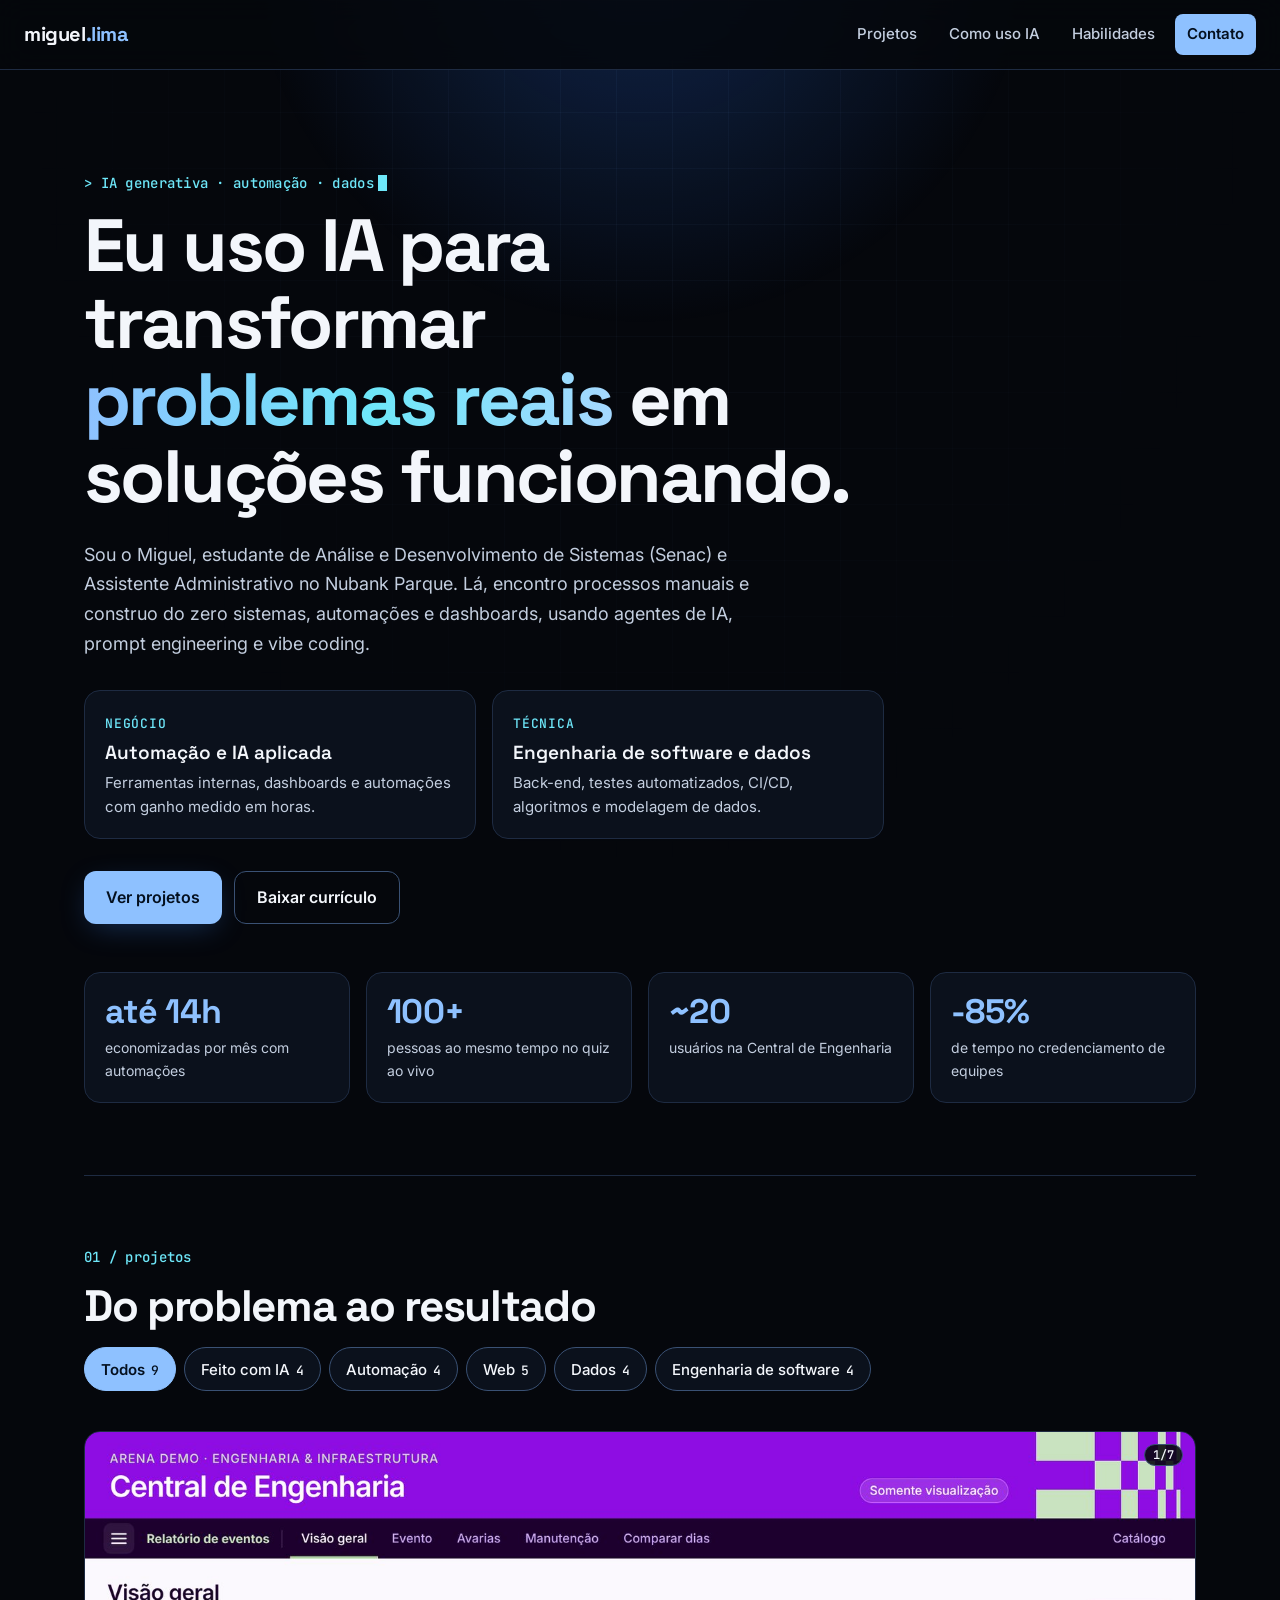
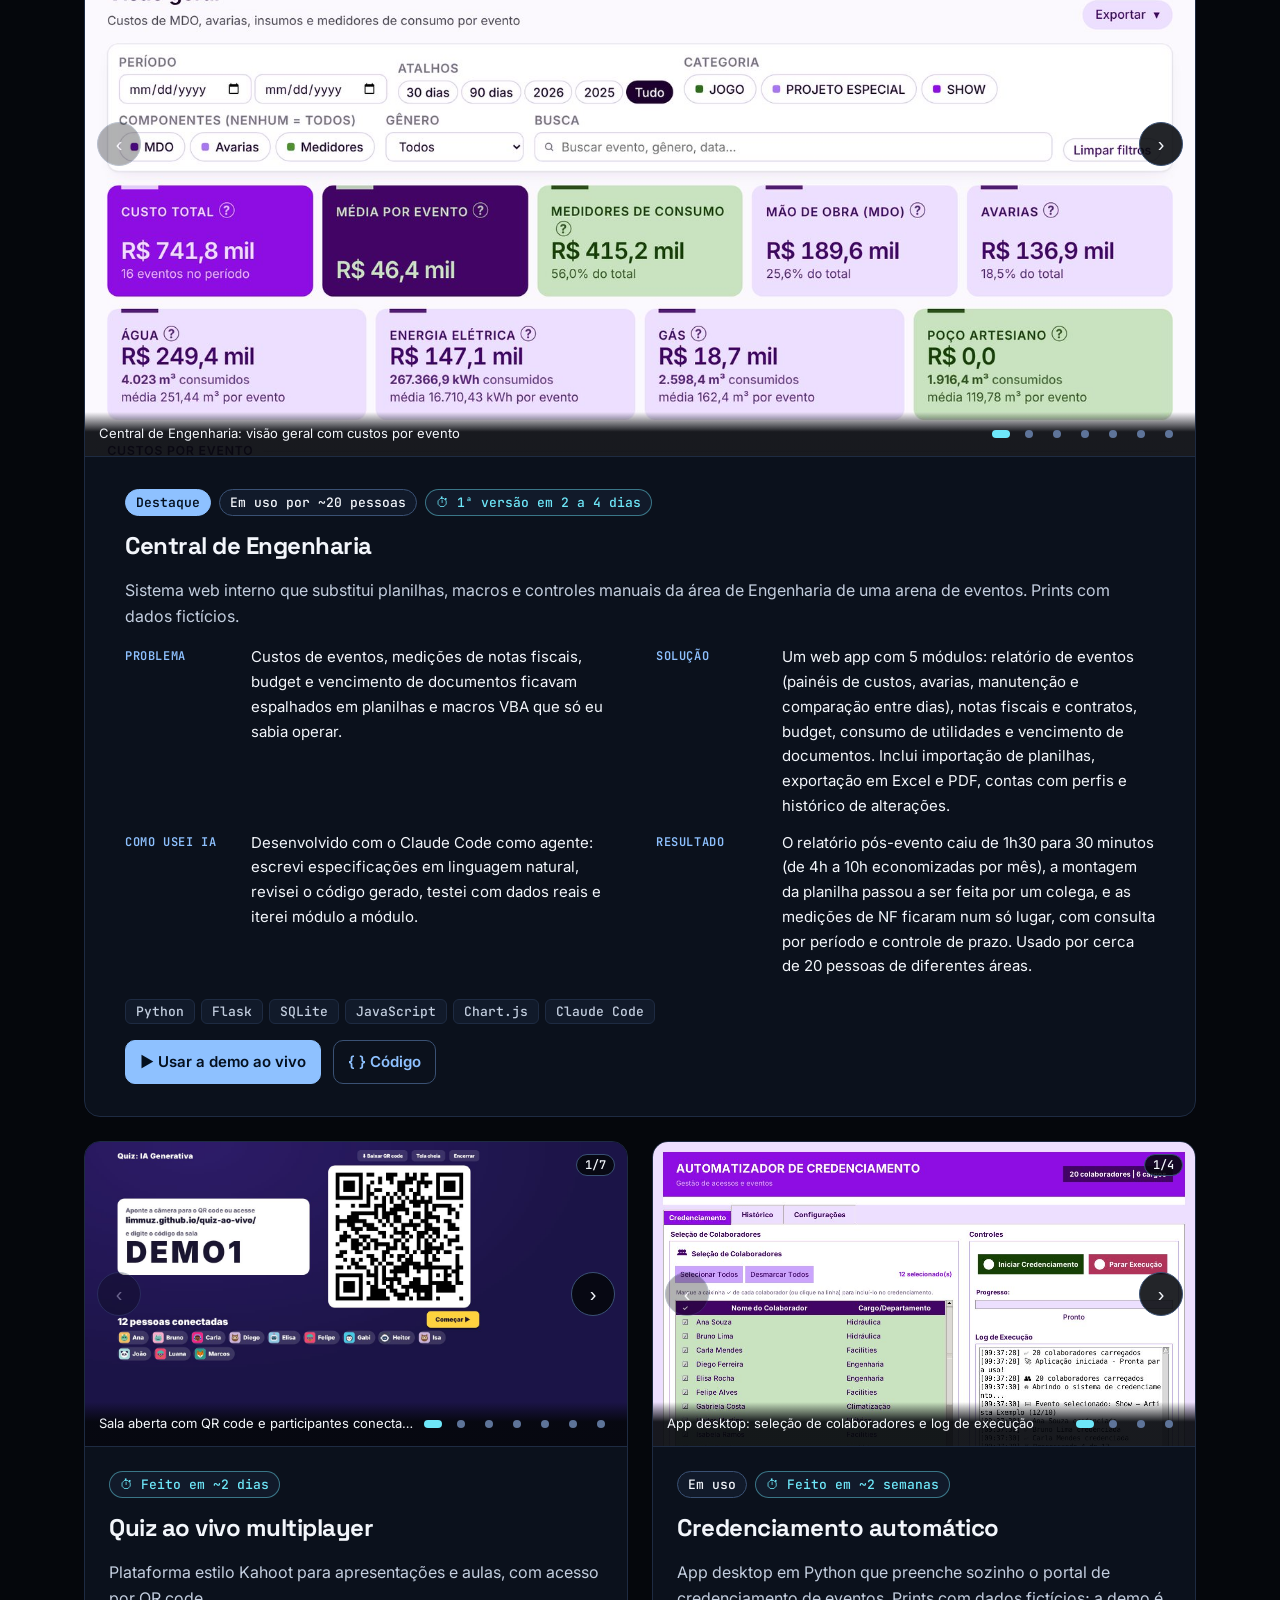
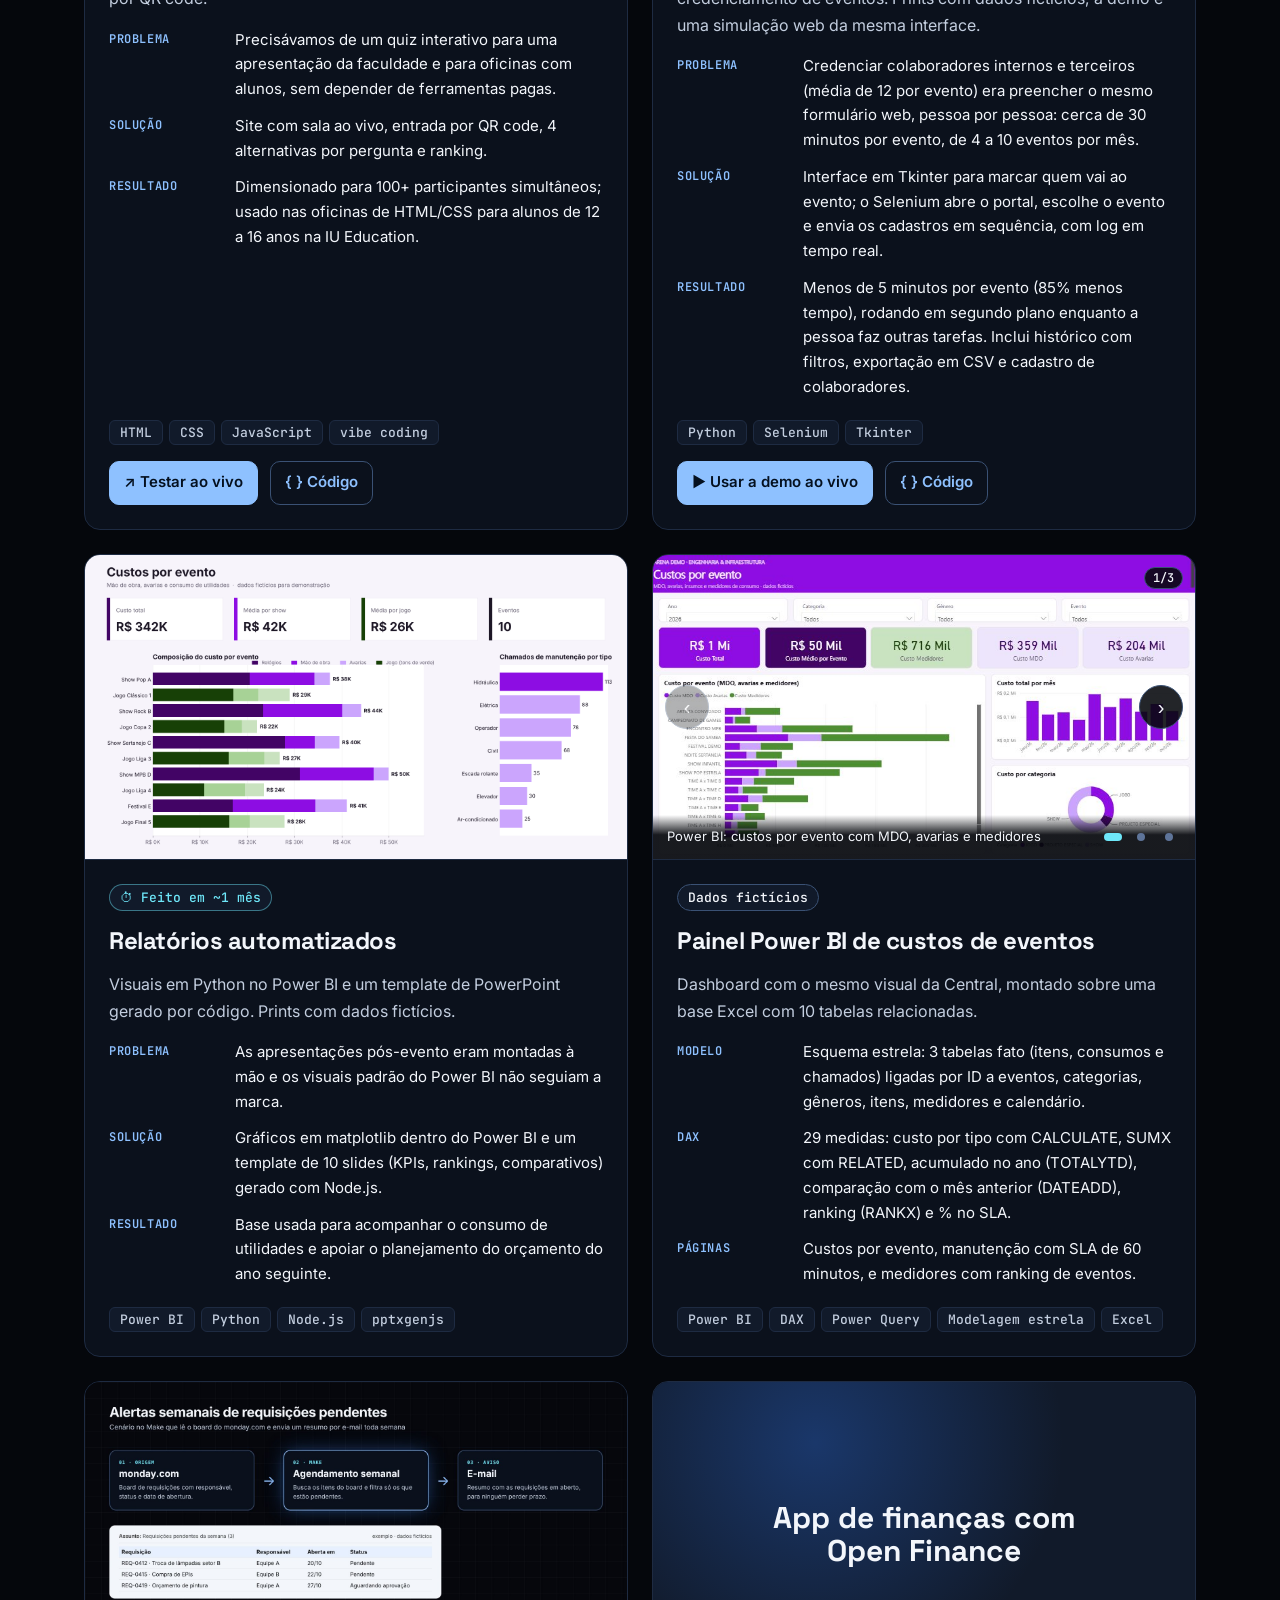
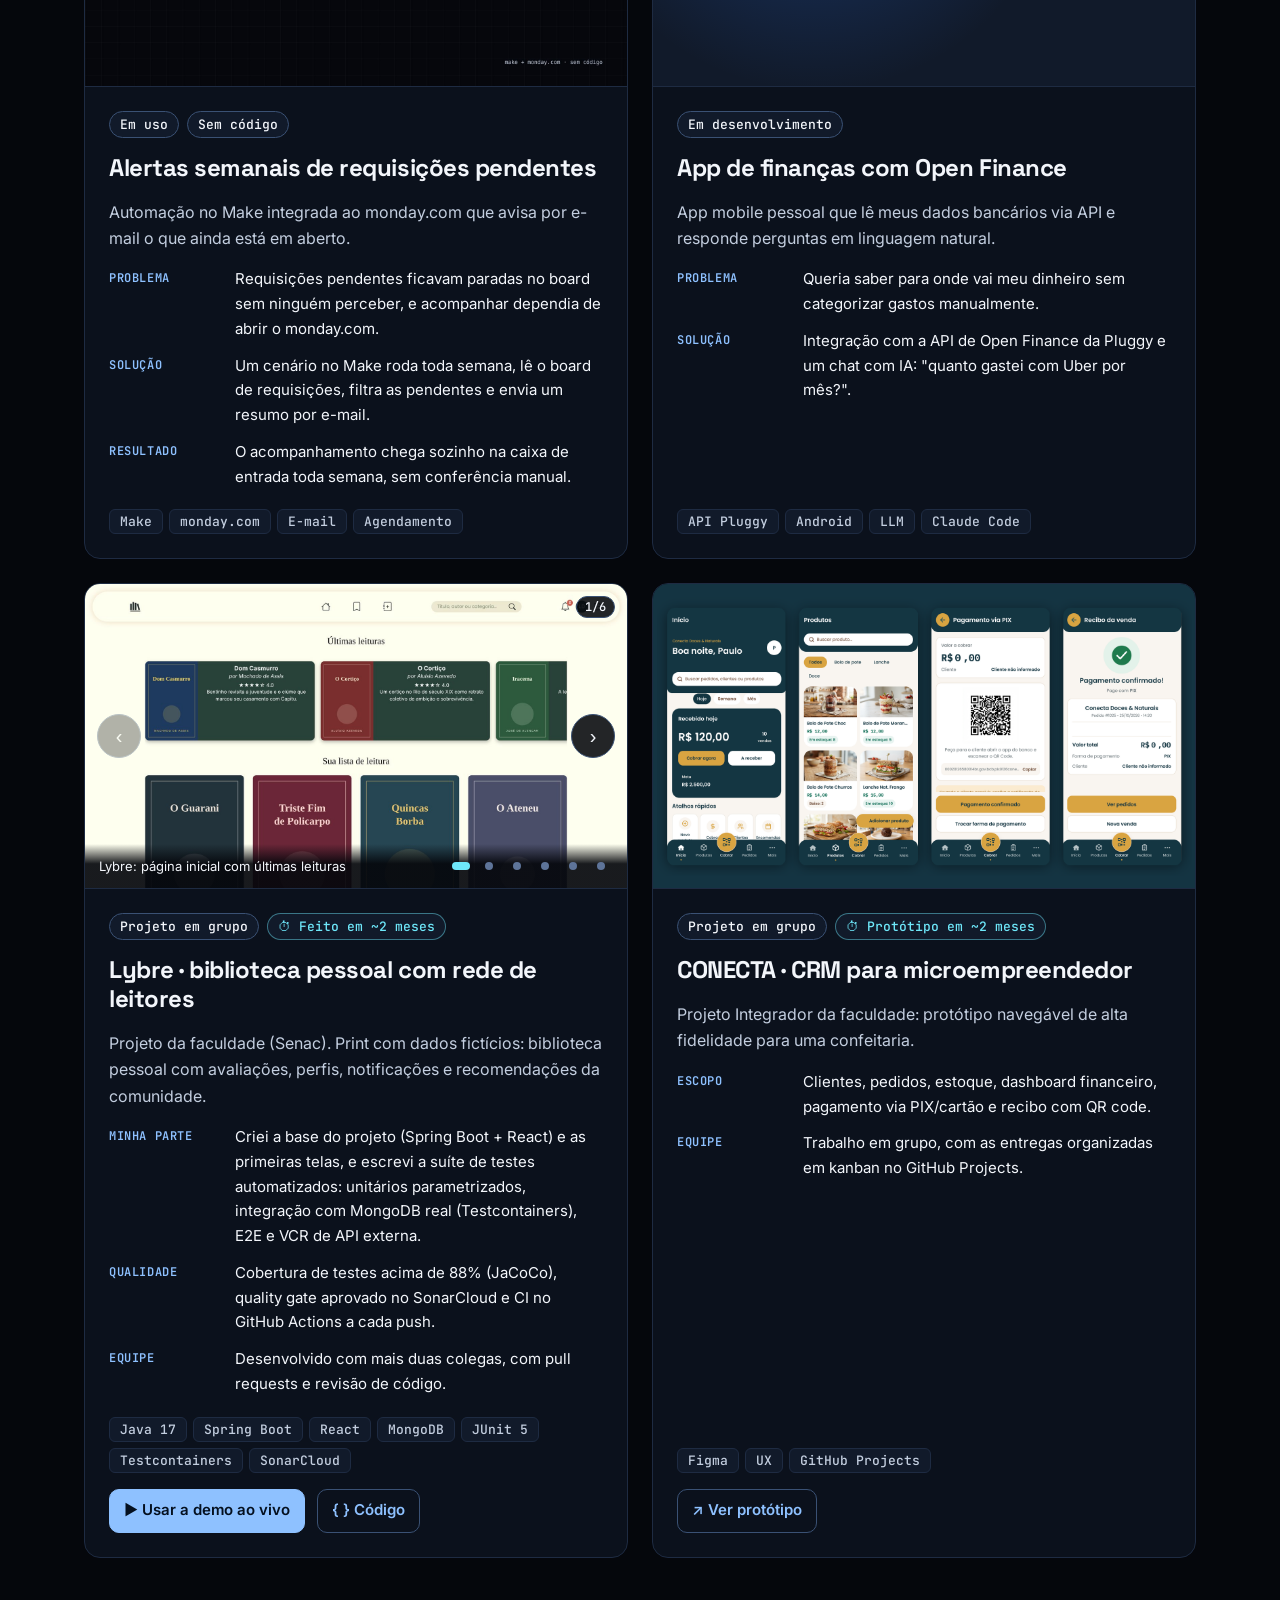
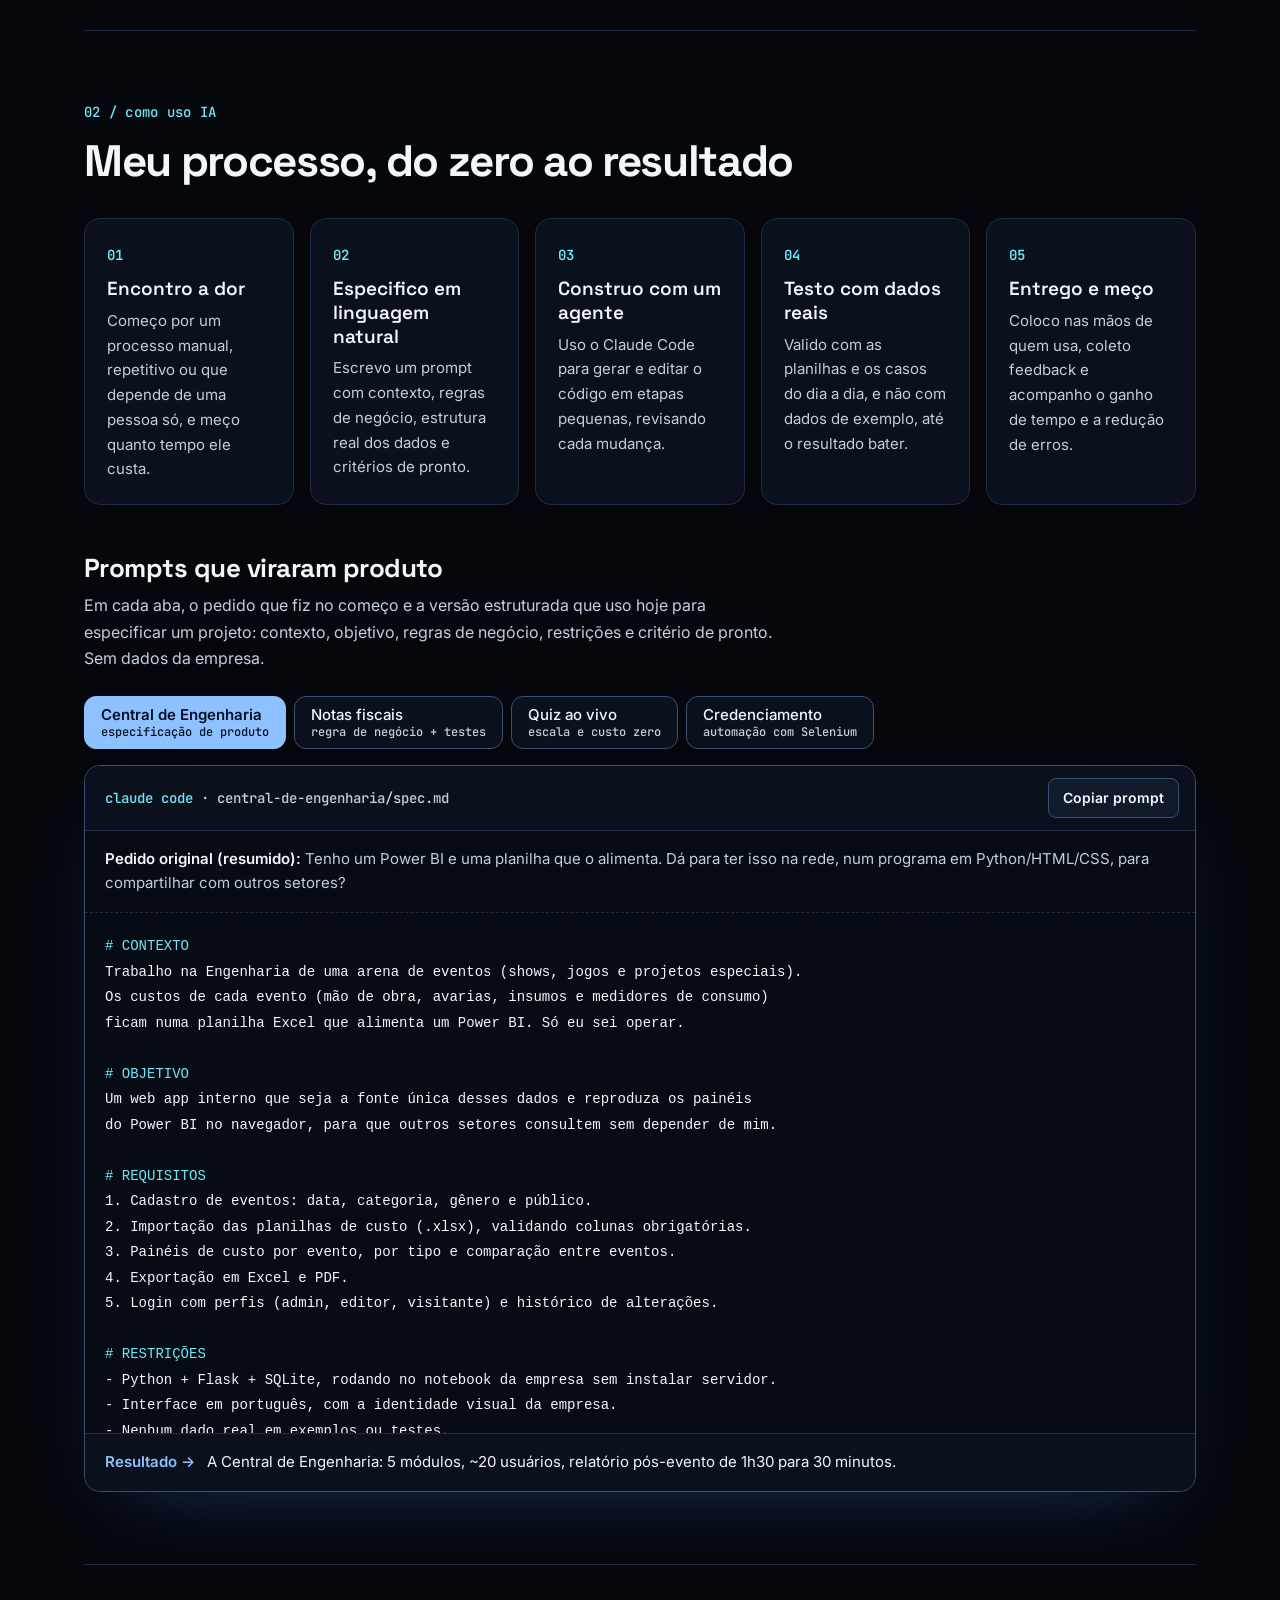
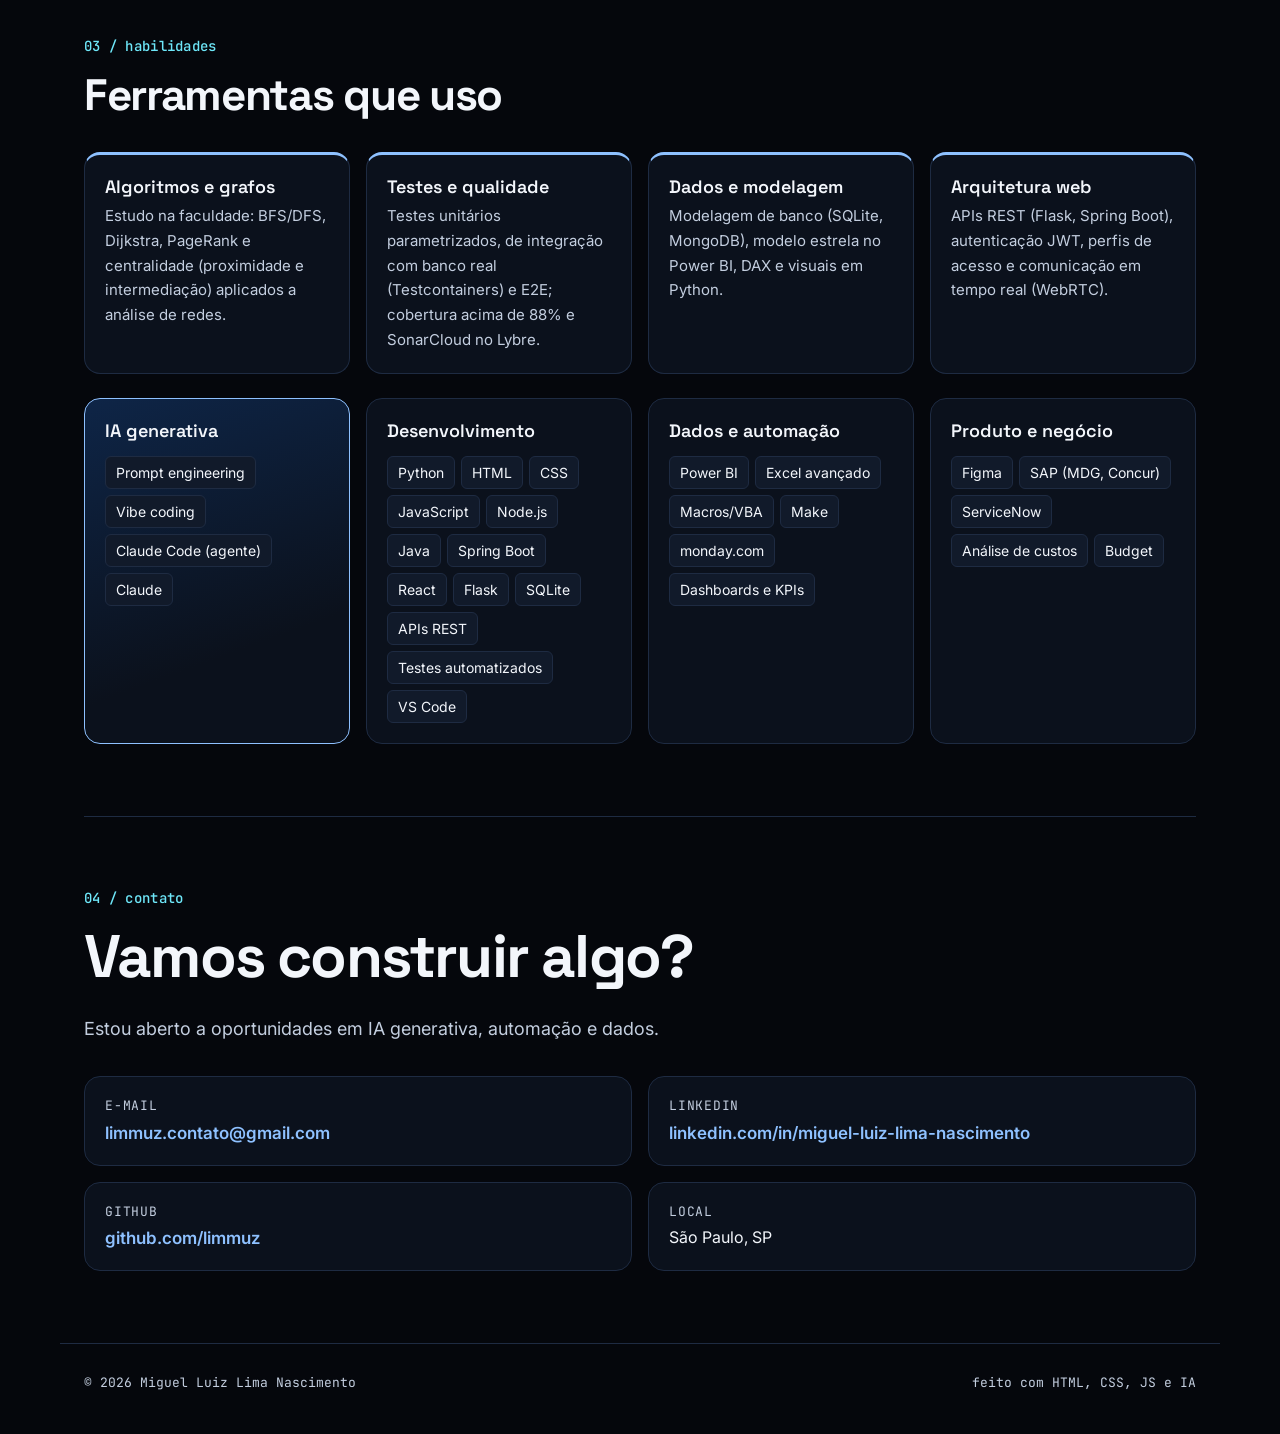
==== commit df06aa63: "Galeria com setas nos projetos, demos ao vivo do Lybre e do credenciamento, cards de Power BI e Make" ====
--- a/index.html
+++ b/index.html
@@ -9,7 +9,7 @@
   <link rel="preconnect" href="https://fonts.gstatic.com" crossorigin>
   <link href="https://fonts.googleapis.com/css2?family=Space+Grotesk:wght@500;600;700&family=Inter:wght@400;500;600&family=JetBrains+Mono:wght@400;500;600&display=swap" rel="stylesheet">
   <meta name="theme-color" content="#05070C">
-  <link rel="stylesheet" href="style.css?v=3">
+  <link rel="stylesheet" href="style.css?v=4">
 </head>
 <body>
   <a href="#projetos" class="skip">Pular para os projetos</a>
@@ -59,6 +59,7 @@
         <div class="filters" role="group" aria-label="Filtrar projetos">
           <button class="chip" type="button" data-filter="all" aria-pressed="true">Todos<span class="n"></span></button>
           <button class="chip" type="button" data-filter="ia" aria-pressed="false">Feito com IA<span class="n"></span></button>
+          <button class="chip" type="button" data-filter="auto" aria-pressed="false">Automação<span class="n"></span></button>
           <button class="chip" type="button" data-filter="web" aria-pressed="false">Web<span class="n"></span></button>
           <button class="chip" type="button" data-filter="dados" aria-pressed="false">Dados<span class="n"></span></button>
           <button class="chip" type="button" data-filter="eng" aria-pressed="false">Engenharia de software<span class="n"></span></button>
@@ -69,10 +70,8 @@
       <div class="grid">
 
         <!-- 1 -->
-        <article class="card reveal featured" data-tags="ia web dados eng">
-          <div class="shot">
-            <img src="img/central-engenharia.png" alt="Tela da Central de Engenharia" loading="lazy">
-          </div>
+        <article class="card reveal featured" data-tags="ia web dados eng auto">
+          <div class="shot gal"><ul class="gal-track" tabindex="0" aria-label="Galeria de imagens: use as setas para navegar"><li><img src="img/central/01.jpg" alt="Central de Engenharia: visão geral com custos por evento" loading="lazy" width="1600" height="900"></li><li><img src="img/central/02.jpg" alt="Gráfico de custo por evento, separado em MDO, avarias e medidores" loading="lazy" width="1600" height="900"></li><li><img src="img/central/03.jpg" alt="Página de um evento: composição do custo e energia por hora" loading="lazy" width="1600" height="900"></li><li><img src="img/central/04.jpg" alt="Avarias: itens e eventos com maior valor" loading="lazy" width="1600" height="900"></li><li><img src="img/central/05.jpg" alt="Manutenção: tempo médio e quantidade de chamados por tipo" loading="lazy" width="1600" height="900"></li><li><img src="img/central/06.jpg" alt="Notas fiscais: medições, alertas de saldo e prazo" loading="lazy" width="1600" height="900"></li><li><img src="img/central/07.jpg" alt="Documentos: vencimentos de alvarás e laudos" loading="lazy" width="1600" height="900"></li></ul></div>
           <div class="card-body">
             <div class="card-top">
               <span class="badge hl">Destaque</span><span class="badge">Em uso por ~20 pessoas</span><span class="badge time">1ª versão em 2 a 4 dias</span>
@@ -95,9 +94,7 @@
 
         <!-- 2 -->
         <article class="card reveal" data-tags="ia web eng">
-          <div class="shot">
-            <img src="img/quiz-ao-vivo.png" alt="Tela do quiz ao vivo" loading="lazy">
-          </div>
+          <div class="shot gal"><ul class="gal-track" tabindex="0" aria-label="Galeria de imagens: use as setas para navegar"><li><img src="img/quiz/01.jpg" alt="Sala aberta com QR code e participantes conectados" loading="lazy" width="1600" height="900"></li><li><img src="img/quiz/02.jpg" alt="Pergunta no telão com contador de respostas" loading="lazy" width="1600" height="900"></li><li><img src="img/quiz/03.jpg" alt="Resultado da pergunta com a alternativa certa" loading="lazy" width="1600" height="900"></li><li><img src="img/quiz/04.jpg" alt="Pódio final com os três primeiros" loading="lazy" width="1600" height="900"></li><li><img src="img/quiz/05.jpg" alt="Editor de perguntas do quiz" loading="lazy" width="1600" height="900"></li><li><img src="img/quiz/06.jpg" alt="Painel do apresentador para abrir uma sala" loading="lazy" width="1600" height="900"></li><li><img src="img/quiz/07.jpg" alt="Telas do celular: entrar na sala e responder" loading="lazy" width="1600" height="900"></li></ul></div>
           <div class="card-body">
             <div class="card-top"><span class="badge time">Feito em ~2 dias</span></div>
             <h3>Quiz ao vivo multiplayer</h3>
@@ -116,14 +113,12 @@
         </article>
 
         <!-- 4 -->
-        <article class="card reveal" data-tags="dados eng">
-          <div class="shot">
-            <img src="img/credenciamento.png" alt="Sistema de credenciamento em Python" loading="lazy">
-          </div>
+        <article class="card reveal" data-tags="dados eng auto">
+          <div class="shot gal"><ul class="gal-track" tabindex="0" aria-label="Galeria de imagens: use as setas para navegar"><li><img src="img/credenciamento/01.jpg" alt="App desktop: seleção de colaboradores e log de execução" loading="lazy" width="1600" height="900"></li><li><img src="img/credenciamento/02.jpg" alt="Histórico de credenciamentos com filtros" loading="lazy" width="1600" height="900"></li><li><img src="img/credenciamento/03.jpg" alt="Demo web: portal de exemplo sendo preenchido automaticamente" loading="lazy" width="1600" height="900"></li><li><img src="img/credenciamento/04.jpg" alt="Demo web: histórico atualizado após a execução" loading="lazy" width="1600" height="900"></li></ul></div>
           <div class="card-body">
             <div class="card-top"><span class="badge">Em uso</span><span class="badge time">Feito em ~2 semanas</span></div>
             <h3>Credenciamento automático</h3>
-            <p class="summary">App desktop em Python que preenche sozinho o portal de credenciamento de eventos. Prints com dados fictícios.</p>
+            <p class="summary">App desktop em Python que preenche sozinho o portal de credenciamento de eventos. Prints com dados fictícios; a demo é uma simulação web da mesma interface.</p>
             <dl class="psr">
               <div><dt>Problema</dt><dd>Credenciar colaboradores internos e terceiros (média de 12 por evento) era preencher o mesmo formulário web, pessoa por pessoa: cerca de 30 minutos por evento, de 4 a 10 eventos por mês.</dd></div>
               <div><dt>Solução</dt><dd>Interface em Tkinter para marcar quem vai ao evento; o Selenium abre o portal, escolhe o evento e envia os cadastros em sequência, com log em tempo real.</dd></div>
@@ -131,13 +126,14 @@
             </dl>
             <ul class="stack mono"><li>Python</li><li>Selenium</li><li>Tkinter</li></ul>
             <div class="links">
+              <a href="credenciamento-demo/" class="link primary" target="_blank" rel="noopener">▶ Usar a demo ao vivo</a>
               <a href="https://github.com/limmuz/credenciamento-automatico" class="link" target="_blank" rel="noopener">{ } Código</a>
             </div>
           </div>
         </article>
 
         <!-- 5 -->
-        <article class="card reveal" data-tags="dados ia">
+        <article class="card reveal" data-tags="dados ia auto">
           <div class="shot">
             <img src="img/relatorios.png" alt="Visual em Python no Power BI" loading="lazy">
           </div>
@@ -154,6 +150,38 @@
           </div>
         </article>
 
+
+        <!-- Power BI -->
+        <article class="card reveal" data-tags="dados">
+          <div class="shot gal"><ul class="gal-track" tabindex="0" aria-label="Galeria de imagens: use as setas para navegar"><li><img src="img/powerbi/01.jpg" alt="Power BI: custos por evento com MDO, avarias e medidores" loading="lazy" width="1600" height="900"></li><li><img src="img/powerbi/02.jpg" alt="Power BI: manutenção com tempo médio e SLA dos chamados" loading="lazy" width="1600" height="900"></li><li><img src="img/powerbi/03.jpg" alt="Power BI: medidores de consumo e ranking de eventos" loading="lazy" width="1600" height="900"></li></ul></div>
+          <div class="card-body">
+            <div class="card-top"><span class="badge">Dados fictícios</span></div>
+            <h3>Painel Power BI de custos de eventos</h3>
+            <p class="summary">Dashboard com o mesmo visual da Central, montado sobre uma base Excel com 10 tabelas relacionadas.</p>
+            <dl class="psr">
+              <div><dt>Modelo</dt><dd>Esquema estrela: 3 tabelas fato (itens, consumos e chamados) ligadas por ID a eventos, categorias, gêneros, itens, medidores e calendário.</dd></div>
+              <div><dt>DAX</dt><dd>29 medidas: custo por tipo com CALCULATE, SUMX com RELATED, acumulado no ano (TOTALYTD), comparação com o mês anterior (DATEADD), ranking (RANKX) e % no SLA.</dd></div>
+              <div><dt>Páginas</dt><dd>Custos por evento, manutenção com SLA de 60 minutos, e medidores com ranking de eventos.</dd></div>
+            </dl>
+            <ul class="stack mono"><li>Power BI</li><li>DAX</li><li>Power Query</li><li>Modelagem estrela</li><li>Excel</li></ul>
+          </div>
+        </article>
+
+        <!-- Make + monday -->
+        <article class="card reveal" data-tags="auto">
+          <div class="shot gal"><ul class="gal-track" tabindex="0" aria-label="Galeria de imagens: use as setas para navegar"><li><img src="img/make-monday.jpg" alt="Fluxo ilustrativo: monday.com, cenário semanal no Make e e-mail com requisições pendentes (exemplo com dados fictícios)" loading="lazy" width="1600" height="900"></li></ul></div>
+          <div class="card-body">
+            <div class="card-top"><span class="badge">Em uso</span><span class="badge">Sem código</span></div>
+            <h3>Alertas semanais de requisições pendentes</h3>
+            <p class="summary">Automação no Make integrada ao monday.com que avisa por e-mail o que ainda está em aberto.</p>
+            <dl class="psr">
+              <div><dt>Problema</dt><dd>Requisições pendentes ficavam paradas no board sem ninguém perceber, e acompanhar dependia de abrir o monday.com.</dd></div>
+              <div><dt>Solução</dt><dd>Um cenário no Make roda toda semana, lê o board de requisições, filtra as pendentes e envia um resumo por e-mail.</dd></div>
+              <div><dt>Resultado</dt><dd>O acompanhamento chega sozinho na caixa de entrada toda semana, sem conferência manual.</dd></div>
+            </dl>
+            <ul class="stack mono"><li>Make</li><li>monday.com</li><li>E-mail</li><li>Agendamento</li></ul>
+          </div>
+        </article>
         <!-- 6 -->
         <article class="card reveal" data-tags="ia web">
           <div class="shot">
@@ -173,9 +201,7 @@
 
         <!-- Lybre -->
         <article class="card reveal" data-tags="web eng">
-          <div class="shot">
-            <img src="img/lybre.png" alt="Página inicial do Lybre com últimas leituras e lista de leitura" loading="lazy">
-          </div>
+          <div class="shot gal"><ul class="gal-track" tabindex="0" aria-label="Galeria de imagens: use as setas para navegar"><li><img src="img/lybre/01.jpg" alt="Lybre: página inicial com últimas leituras" loading="lazy" width="1600" height="900"></li><li><img src="img/lybre/02.jpg" alt="Biblioteca com avaliações da comunidade" loading="lazy" width="1600" height="900"></li><li><img src="img/lybre/03.jpg" alt="Detalhes do livro com sinopse e status" loading="lazy" width="1600" height="900"></li><li><img src="img/lybre/04.jpg" alt="Avaliações e outros leitores do livro" loading="lazy" width="1600" height="900"></li><li><img src="img/lybre/05.jpg" alt="Perfil com estatísticas e meta de leitura" loading="lazy" width="1600" height="900"></li><li><img src="img/lybre/06.jpg" alt="Perfil público de outro leitor" loading="lazy" width="1600" height="900"></li></ul></div>
           <div class="card-body">
             <div class="card-top"><span class="badge">Projeto em grupo</span><span class="badge time">Feito em ~2 meses</span></div>
             <h3>Lybre · biblioteca pessoal com rede de leitores</h3>
@@ -187,6 +213,7 @@
             </dl>
             <ul class="stack mono"><li>Java 17</li><li>Spring Boot</li><li>React</li><li>MongoDB</li><li>JUnit 5</li><li>Testcontainers</li><li>SonarCloud</li></ul>
             <div class="links">
+              <a href="lybre-demo/" class="link primary" target="_blank" rel="noopener">▶ Usar a demo ao vivo</a>
               <a href="https://github.com/limmuz/biblioteca" class="link" target="_blank" rel="noopener">{ } Código</a>
             </div>
           </div>
@@ -403,7 +430,7 @@
         </div>
         <div class="skill-group">
           <h3>Dados e automação</h3>
-          <ul><li>Power BI</li><li>Excel avançado</li><li>Macros/VBA</li><li>Dashboards e KPIs</li></ul>
+          <ul><li>Power BI</li><li>Excel avançado</li><li>Macros/VBA</li><li>Make</li><li>monday.com</li><li>Dashboards e KPIs</li></ul>
         </div>
         <div class="skill-group">
           <h3>Produto e negócio</h3>
@@ -510,6 +537,54 @@
   showToast(ok ? 'Prompt copiado' : 'Não foi possível copiar: selecione o texto');
 }));
 
+
+// Galerias: setas, bolinhas, teclado, arrastar no celular e tela cheia
+const lb = document.createElement('div');
+lb.className = 'lb'; lb.setAttribute('role', 'dialog'); lb.setAttribute('aria-modal', 'true'); lb.setAttribute('aria-label', 'Imagem ampliada');
+lb.innerHTML = '<button class="gal-btn lb-close" type="button" aria-label="Fechar">✕</button><button class="gal-btn gal-prev" type="button" aria-label="Imagem anterior">‹</button><img alt=""><p></p><button class="gal-btn gal-next" type="button" aria-label="Próxima imagem">›</button>';
+document.body.append(lb);
+let lbImgs = [], lbI = 0, lbVolta = null;
+const lbShow = (i) => { lbI = (i + lbImgs.length) % lbImgs.length; const im = lbImgs[lbI]; lb.querySelector('img').src = im.src; lb.querySelector('img').alt = im.alt; lb.querySelector('p').textContent = `${lbI + 1}/${lbImgs.length} · ${im.alt}`; };
+const lbClose = () => { lb.classList.remove('open'); document.body.style.overflow = ''; if (lbVolta) lbVolta.focus(); };
+lb.querySelector('.lb-close').onclick = lbClose;
+lb.querySelector('.gal-prev').onclick = () => lbShow(lbI - 1);
+lb.querySelector('.gal-next').onclick = () => lbShow(lbI + 1);
+lb.addEventListener('click', (e) => { if (e.target === lb) lbClose(); });
+document.addEventListener('keydown', (e) => {
+  if (!lb.classList.contains('open')) return;
+  if (e.key === 'Escape') lbClose();
+  if (e.key === 'ArrowRight') lbShow(lbI + 1);
+  if (e.key === 'ArrowLeft') lbShow(lbI - 1);
+});
+
+document.querySelectorAll('.gal').forEach((g) => {
+  const track = g.querySelector('.gal-track');
+  const imgs = [...track.querySelectorAll('img')];
+  imgs.forEach((im, i) => im.addEventListener('click', () => { lbImgs = imgs; lbVolta = track; lbShow(i); lb.classList.add('open'); document.body.style.overflow = 'hidden'; lb.querySelector('.gal-next').focus(); }));
+  if (imgs.length < 2) return;
+  const bar = document.createElement('div'); bar.className = 'gal-bar';
+  bar.innerHTML = '<span class="gal-cap" aria-live="polite"></span><div class="gal-dots"></div>';
+  const count = document.createElement('span'); count.className = 'gal-count';
+  const prev = document.createElement('button'); prev.className = 'gal-btn gal-prev'; prev.type = 'button'; prev.textContent = '‹'; prev.setAttribute('aria-label', 'Imagem anterior');
+  const next = document.createElement('button'); next.className = 'gal-btn gal-next'; next.type = 'button'; next.textContent = '›'; next.setAttribute('aria-label', 'Próxima imagem');
+  g.append(prev, next, bar, count);
+  const dots = imgs.map((im, i) => { const d = document.createElement('button'); d.type = 'button'; d.setAttribute('aria-label', `Ver imagem ${i + 1} de ${imgs.length}`); d.onclick = () => ir(i); bar.querySelector('.gal-dots').append(d); return d; });
+  let atual = 0;
+  const ir = (i) => { i = Math.max(0, Math.min(imgs.length - 1, i)); track.scrollTo({ left: i * track.clientWidth }); marcar(i); };
+  const marcar = (i) => {
+    atual = i;
+    dots.forEach((d, k) => d.setAttribute('aria-current', String(k === i)));
+    prev.disabled = i === 0; next.disabled = i === imgs.length - 1;
+    count.textContent = `${i + 1}/${imgs.length}`;
+    bar.querySelector('.gal-cap').textContent = imgs[i].alt;
+    if (imgs[i + 1]) imgs[i + 1].loading = 'eager';
+  };
+  prev.onclick = () => ir(atual - 1); next.onclick = () => ir(atual + 1);
+  track.addEventListener('keydown', (e) => { if (e.key === 'ArrowRight') { e.preventDefault(); ir(atual + 1); } if (e.key === 'ArrowLeft') { e.preventDefault(); ir(atual - 1); } });
+  let t; track.addEventListener('scroll', () => { clearTimeout(t); t = setTimeout(() => { const i = Math.round(track.scrollLeft / track.clientWidth); if (i !== atual) marcar(i); }, 80); });
+  marcar(0);
+});
+
 // Entrada suave ao rolar
 const io = 'IntersectionObserver' in window ? new IntersectionObserver((es) => es.forEach((e) => {
   if (e.isIntersecting) { e.target.classList.add('in'); io.unobserve(e.target); }
--- a/style.css
+++ b/style.css
@@ -274,3 +274,38 @@
   *, *::before, *::after { animation: none !important; transition: none !important; scroll-behavior: auto !important; }
   .reveal { opacity: 1; transform: none; }
 }
+
+/* ===== Galeria dos projetos ===== */
+.gal { aspect-ratio: 16 / 9; }
+.gal-track { list-style: none; display: flex; height: 100%; overflow-x: auto; scroll-snap-type: x mandatory; scroll-behavior: smooth; scrollbar-width: none; }
+.gal-track::-webkit-scrollbar { display: none; }
+.gal-track li { flex: 0 0 100%; height: 100%; scroll-snap-align: start; }
+.gal-track img { width: 100%; height: 100%; object-fit: cover; object-position: top; cursor: zoom-in; }
+.gal-track:focus-visible { outline-offset: -4px; }
+.gal-btn {
+  position: absolute; top: 50%; transform: translateY(-50%); z-index: 2;
+  width: 44px; height: 44px; border-radius: 50%; display: grid; place-items: center;
+  background: rgba(5, 7, 12, .88); color: var(--text); border: 1.5px solid var(--line-strong);
+  font-size: 20px; line-height: 1; cursor: pointer; transition: background .15s, border-color .15s, opacity .15s;
+}
+.gal-btn:hover { background: var(--blue); color: var(--on-blue); border-color: var(--blue); }
+.gal-btn:disabled { opacity: .35; cursor: default; }
+.gal-btn:disabled:hover { background: rgba(5, 7, 12, .88); color: var(--text); border-color: var(--line-strong); }
+.gal-prev { left: 12px; } .gal-next { right: 12px; }
+.gal-bar { position: absolute; left: 0; right: 0; bottom: 0; z-index: 2; display: flex; justify-content: space-between; align-items: center; gap: 8px; padding: 10px 14px; background: linear-gradient(transparent, rgba(5, 7, 12, .92) 45%); }
+.gal-cap { font-size: 13px; color: var(--text); white-space: nowrap; overflow: hidden; text-overflow: ellipsis; }
+.gal-dots { display: flex; gap: 4px; flex-shrink: 0; }
+.gal-dots button { width: 24px; height: 24px; border: 0; background: none; cursor: pointer; display: grid; place-items: center; padding: 0; }
+.gal-dots button::before { content: ""; width: 8px; height: 8px; border-radius: 50%; background: #5E7499; transition: width .2s, background .2s; }
+.gal-dots button[aria-current="true"]::before { width: 18px; border-radius: 4px; background: var(--cyan); }
+.gal-count { font: 500 12px var(--font-mono); color: var(--text); background: rgba(5, 7, 12, .88); border: 1px solid var(--line-strong); padding: 2px 8px; border-radius: 999px; position: absolute; top: 12px; right: 12px; z-index: 2; }
+.card:hover .gal-track img { transform: none; }
+
+/* Tela cheia */
+.lb { position: fixed; inset: 0; z-index: 60; background: rgba(2, 4, 8, .95); display: none; flex-direction: column; align-items: center; justify-content: center; padding: 24px 72px; }
+.lb.open { display: flex; }
+.lb img { max-width: 100%; max-height: calc(100vh - 120px); border-radius: 10px; border: 1px solid var(--line-strong); }
+.lb p { margin-top: 14px; color: var(--text); font-size: 15px; text-align: center; }
+.lb .gal-btn { position: fixed; }
+.lb-close { position: fixed; top: 16px; right: 16px; transform: none; }
+@media (max-width: 760px) { .lb { padding: 16px; } .gal-cap { display: none; } }
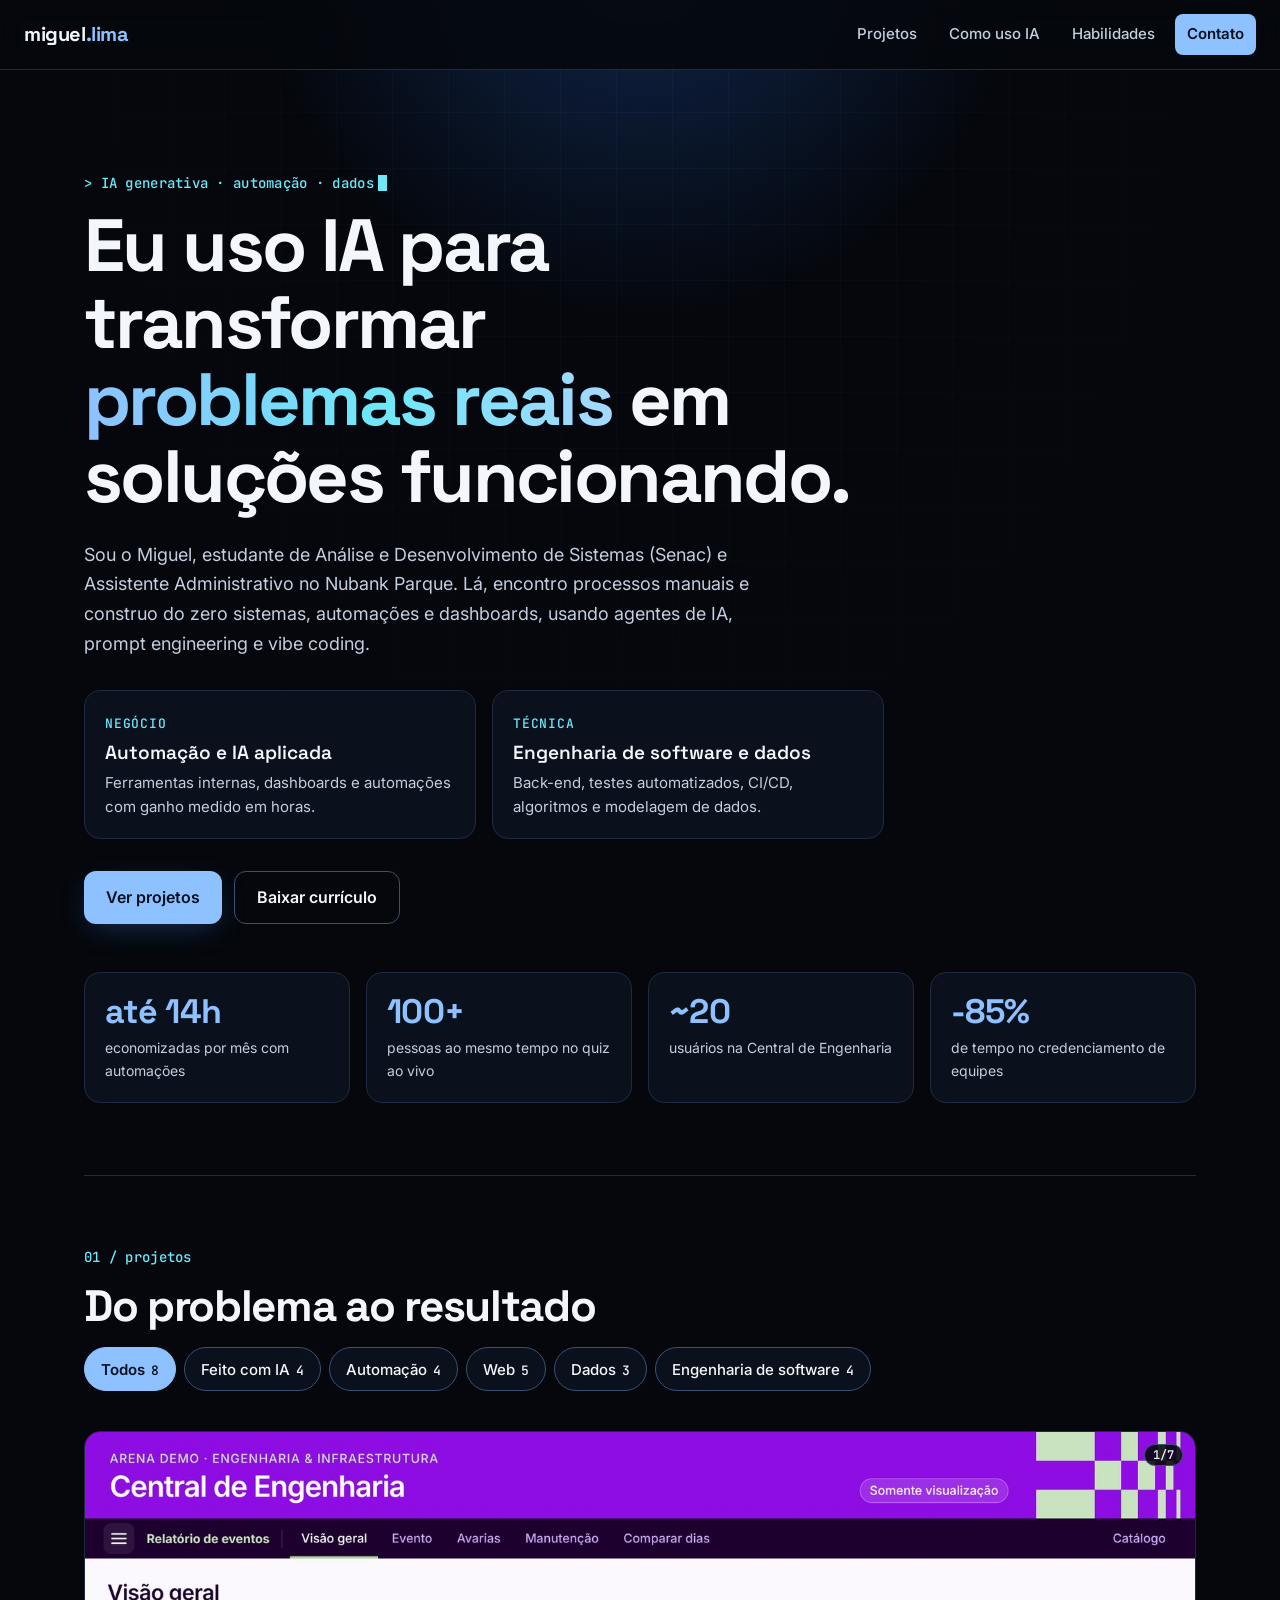
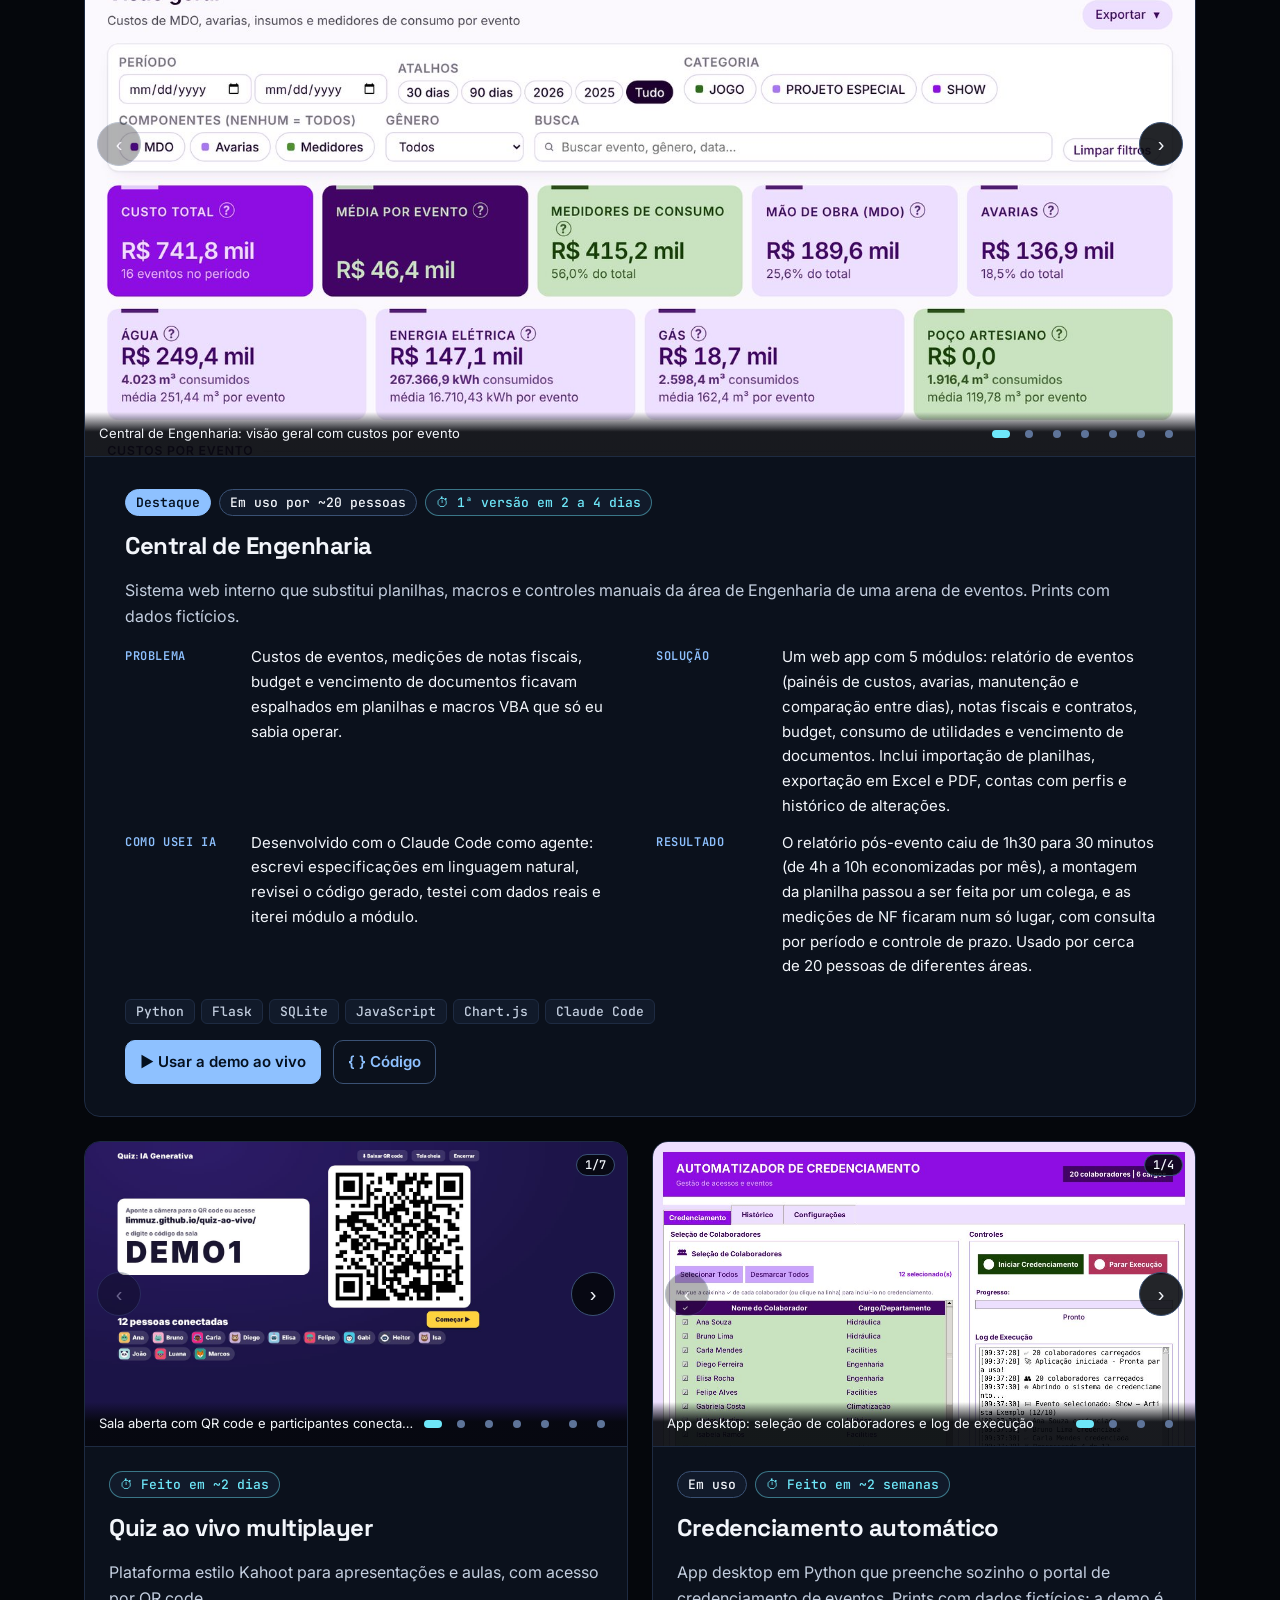
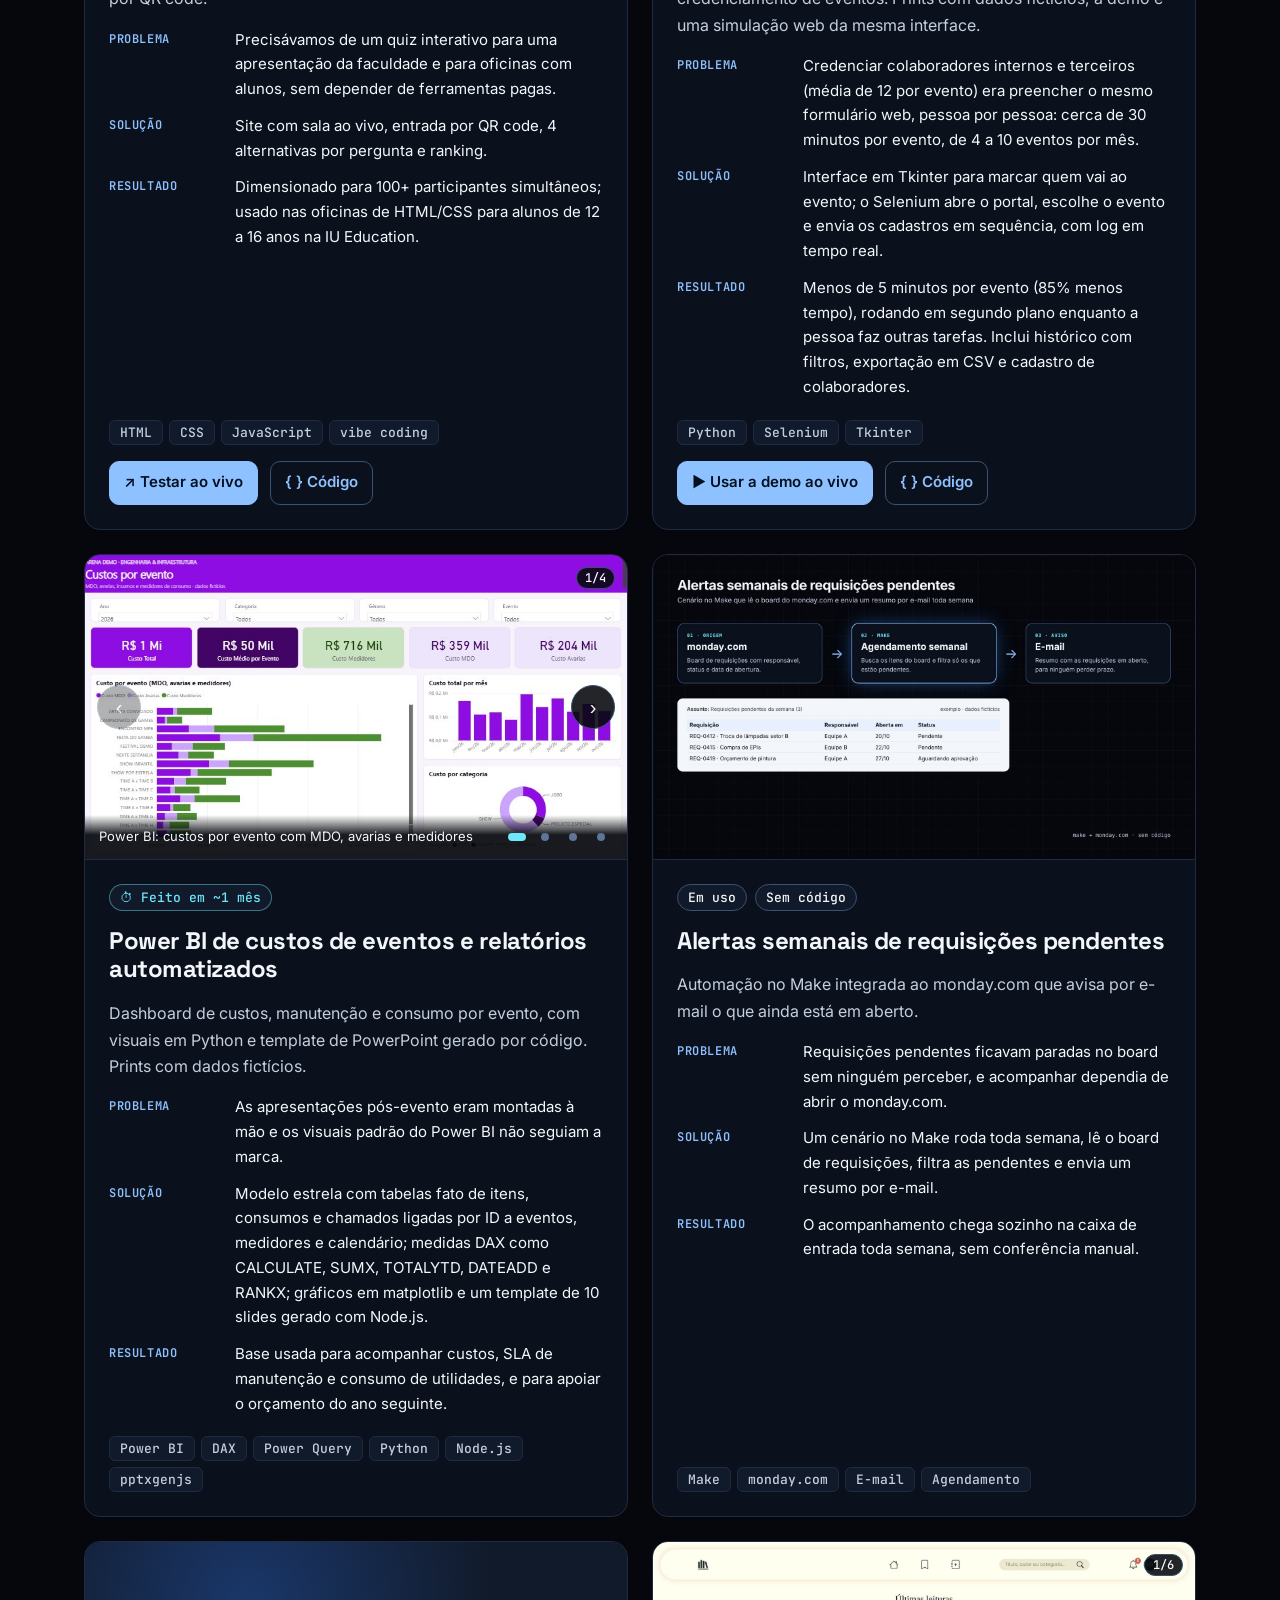
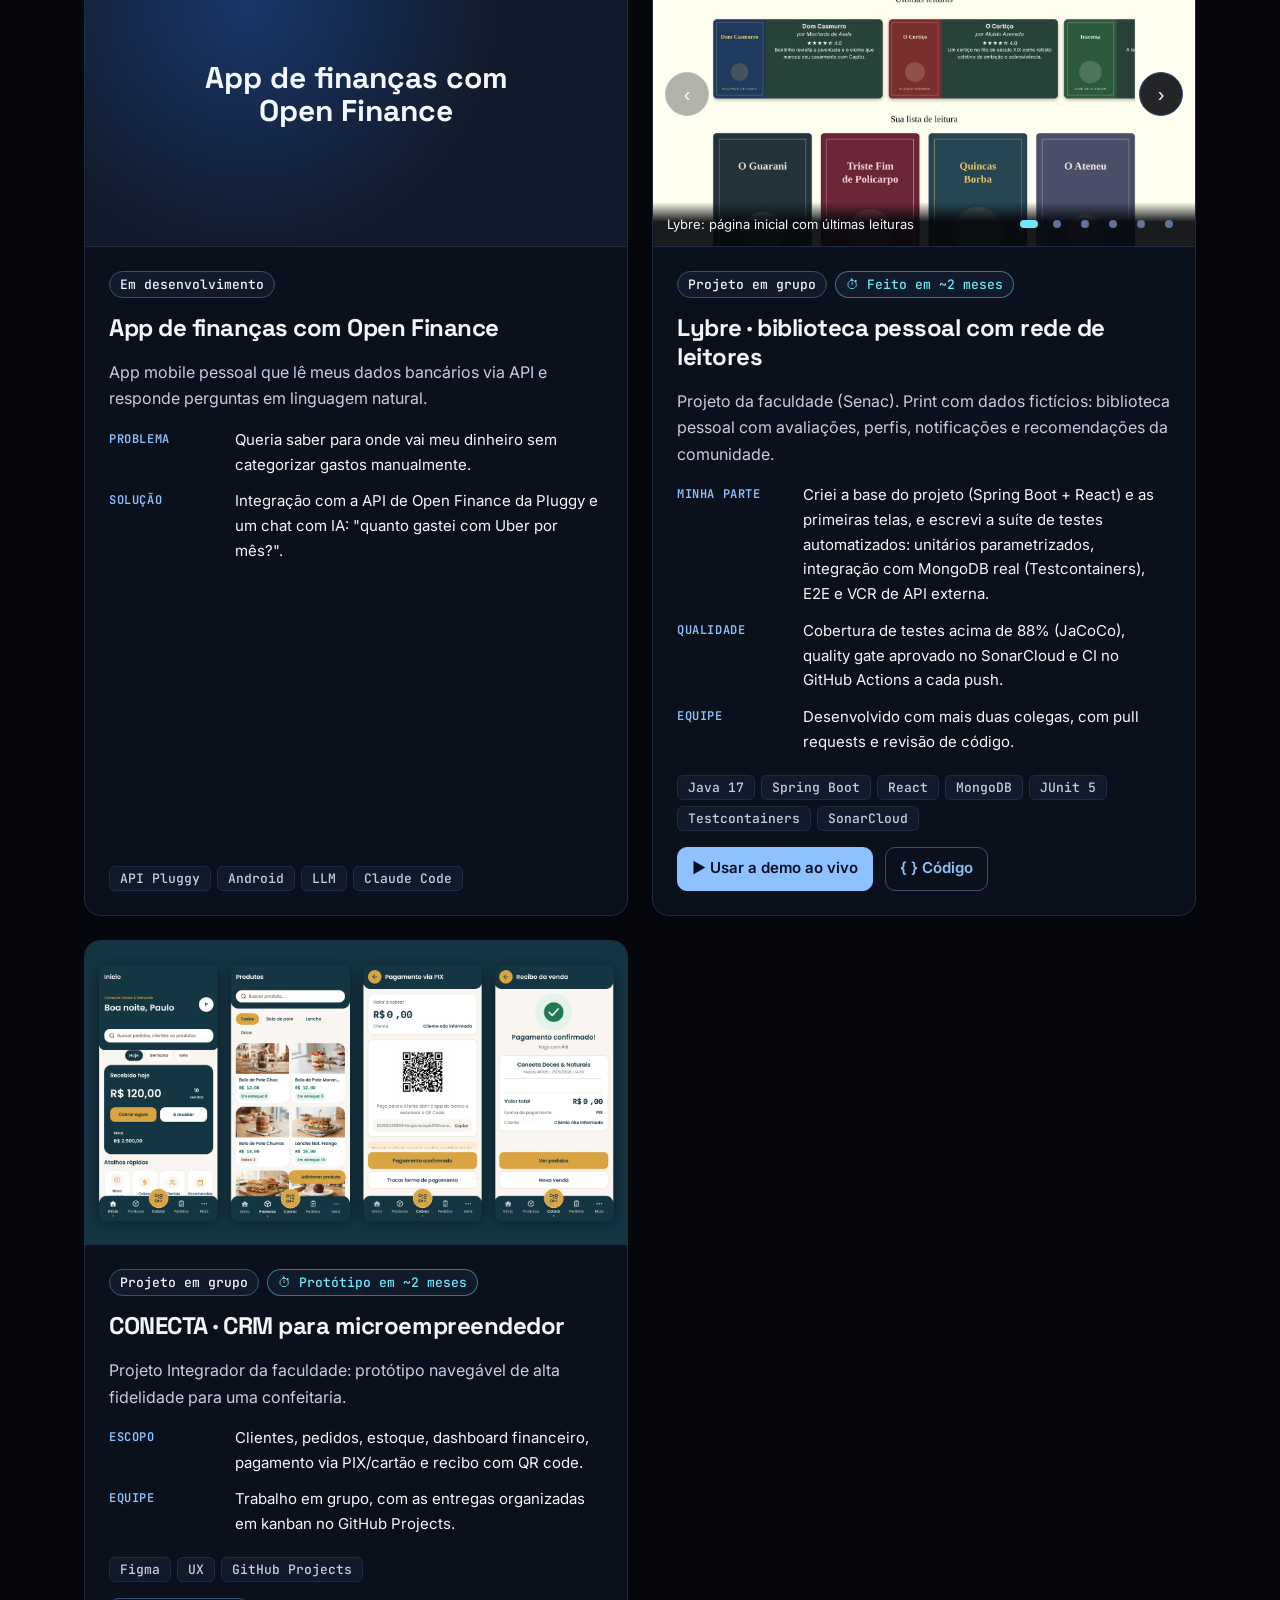
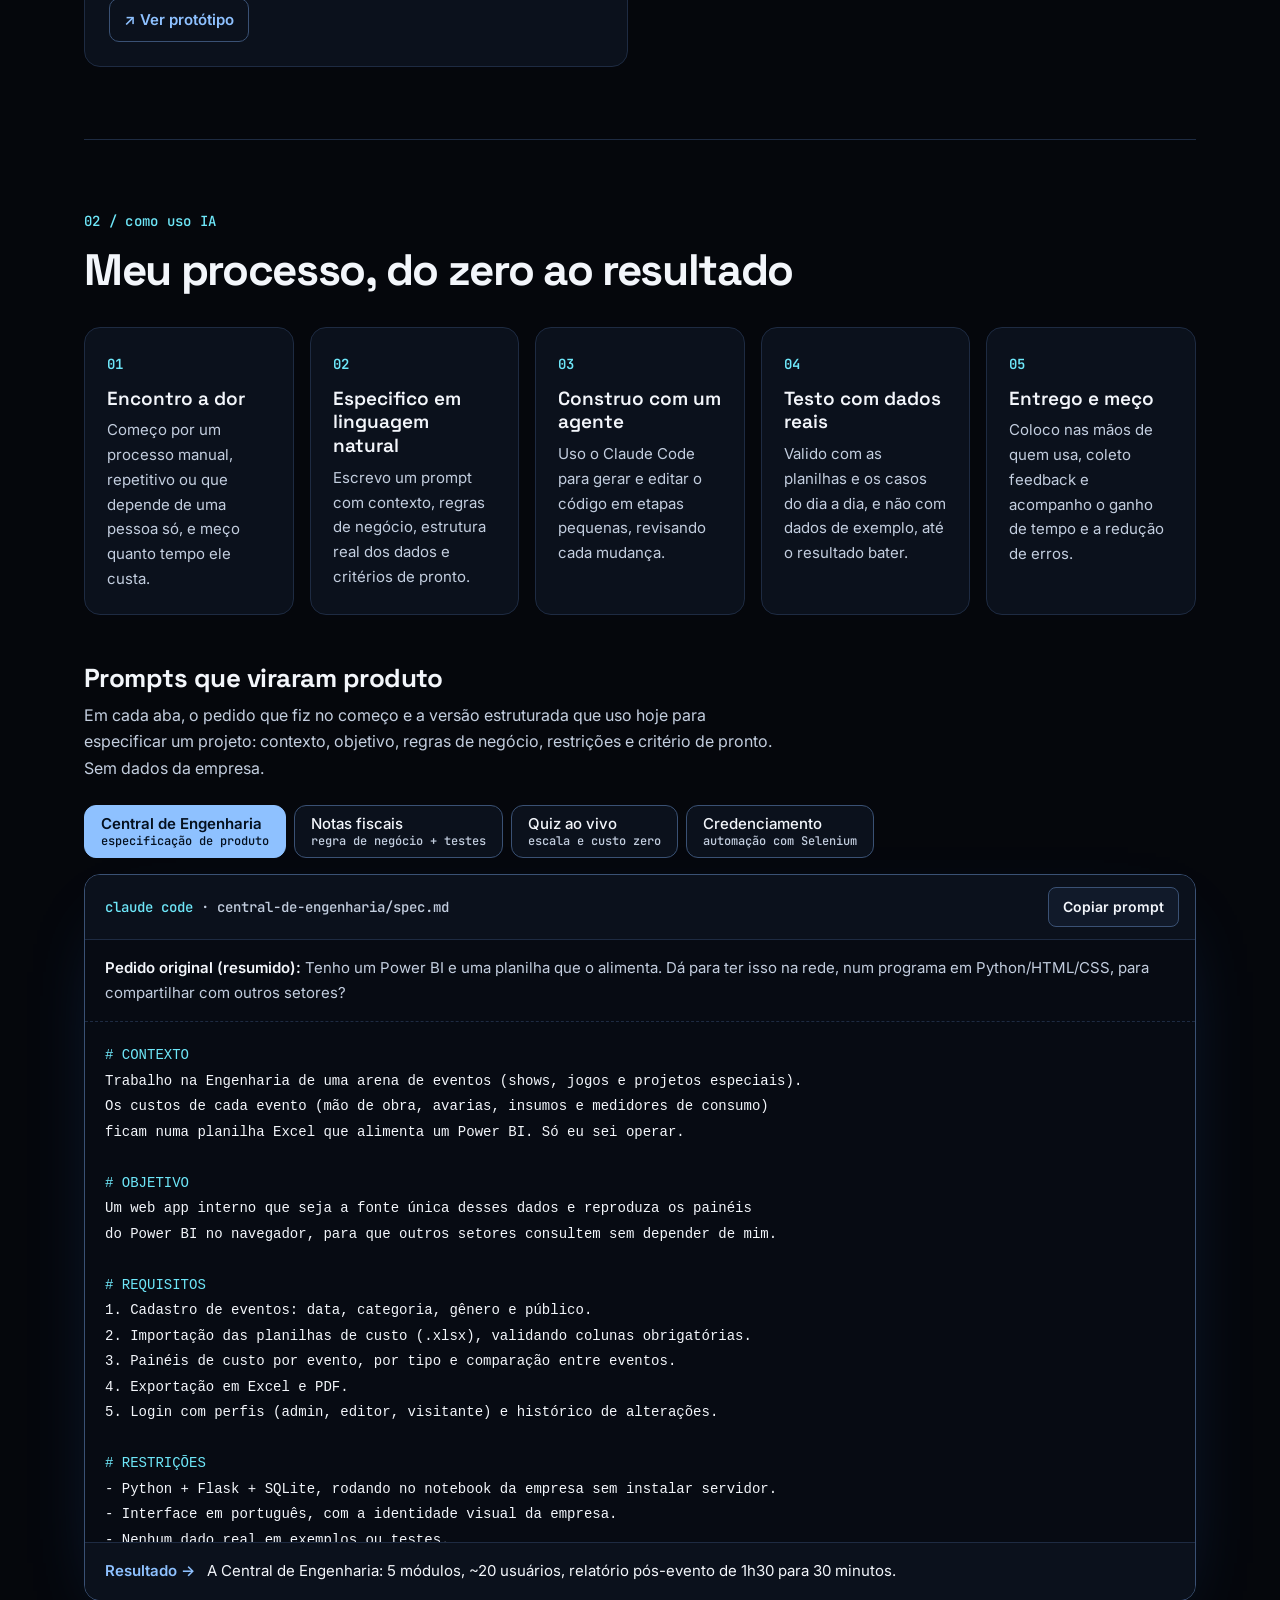
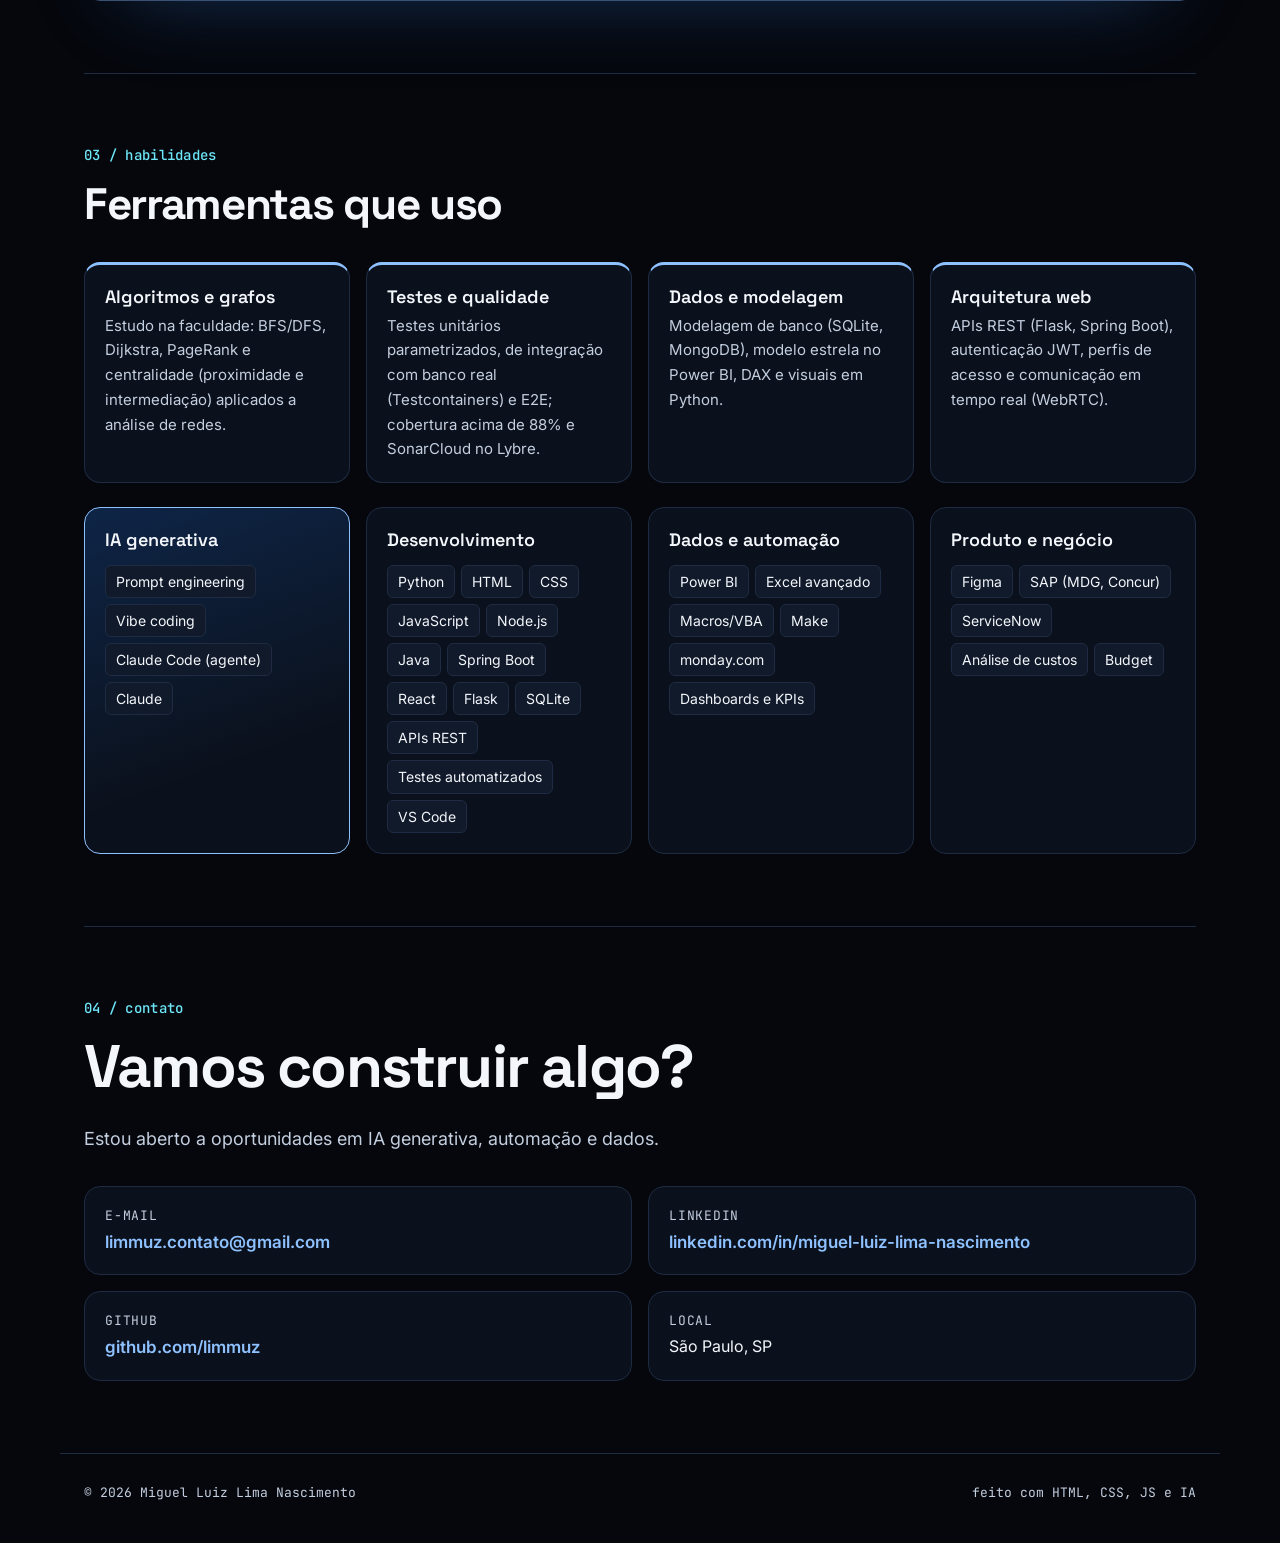
==== commit f157a8bd: "Junta Power BI e relatórios automatizados num card só Co-Authored-By: Claude Opus 5.5 <noreply@anthr" ====
--- a/index.html
+++ b/index.html
@@ -134,38 +134,20 @@
 
         <!-- 5 -->
         <article class="card reveal" data-tags="dados ia auto">
-          <div class="shot">
-            <img src="img/relatorios.png" alt="Visual em Python no Power BI" loading="lazy">
-          </div>
+          <div class="shot gal"><ul class="gal-track" tabindex="0" aria-label="Galeria de imagens: use as setas para navegar"><li><img src="img/powerbi/01.jpg" alt="Power BI: custos por evento com MDO, avarias e medidores" loading="lazy" width="1600" height="900"></li><li><img src="img/powerbi/02.jpg" alt="Power BI: manutenção com tempo médio e SLA dos chamados" loading="lazy" width="1600" height="900"></li><li><img src="img/powerbi/03.jpg" alt="Power BI: medidores de consumo e ranking de eventos" loading="lazy" width="1600" height="900"></li><li><img src="img/relatorios.png" alt="Visual em Python dentro do Power BI" loading="lazy" width="1600" height="900"></li></ul></div>
           <div class="card-body">
             <div class="card-top"><span class="badge time">Feito em ~1 mês</span></div>
-            <h3>Relatórios automatizados</h3>
-            <p class="summary">Visuais em Python no Power BI e um template de PowerPoint gerado por código. Prints com dados fictícios.</p>
+            <h3>Power BI de custos de eventos e relatórios automatizados</h3>
+            <p class="summary">Dashboard de custos, manutenção e consumo por evento, com visuais em Python e template de PowerPoint gerado por código. Prints com dados fictícios.</p>
             <dl class="psr">
               <div><dt>Problema</dt><dd>As apresentações pós-evento eram montadas à mão e os visuais padrão do Power BI não seguiam a marca.</dd></div>
-              <div><dt>Solução</dt><dd>Gráficos em matplotlib dentro do Power BI e um template de 10 slides (KPIs, rankings, comparativos) gerado com Node.js.</dd></div>
-              <div><dt>Resultado</dt><dd>Base usada para acompanhar o consumo de utilidades e apoiar o planejamento do orçamento do ano seguinte.</dd></div>
-            </dl>
-            <ul class="stack mono"><li>Power BI</li><li>Python</li><li>Node.js</li><li>pptxgenjs</li></ul>
-          </div>
-        </article>
-
-
-        <!-- Power BI -->
-        <article class="card reveal" data-tags="dados">
-          <div class="shot gal"><ul class="gal-track" tabindex="0" aria-label="Galeria de imagens: use as setas para navegar"><li><img src="img/powerbi/01.jpg" alt="Power BI: custos por evento com MDO, avarias e medidores" loading="lazy" width="1600" height="900"></li><li><img src="img/powerbi/02.jpg" alt="Power BI: manutenção com tempo médio e SLA dos chamados" loading="lazy" width="1600" height="900"></li><li><img src="img/powerbi/03.jpg" alt="Power BI: medidores de consumo e ranking de eventos" loading="lazy" width="1600" height="900"></li></ul></div>
-          <div class="card-body">
-            <div class="card-top"><span class="badge">Dados fictícios</span></div>
-            <h3>Painel Power BI de custos de eventos</h3>
-            <p class="summary">Dashboard com o mesmo visual da Central, montado sobre uma base Excel com 10 tabelas relacionadas.</p>
-            <dl class="psr">
-              <div><dt>Modelo</dt><dd>Esquema estrela: 3 tabelas fato (itens, consumos e chamados) ligadas por ID a eventos, categorias, gêneros, itens, medidores e calendário.</dd></div>
-              <div><dt>DAX</dt><dd>29 medidas: custo por tipo com CALCULATE, SUMX com RELATED, acumulado no ano (TOTALYTD), comparação com o mês anterior (DATEADD), ranking (RANKX) e % no SLA.</dd></div>
-              <div><dt>Páginas</dt><dd>Custos por evento, manutenção com SLA de 60 minutos, e medidores com ranking de eventos.</dd></div>
-            </dl>
-            <ul class="stack mono"><li>Power BI</li><li>DAX</li><li>Power Query</li><li>Modelagem estrela</li><li>Excel</li></ul>
-          </div>
-        </article>
+              <div><dt>Solução</dt><dd>Modelo estrela com tabelas fato de itens, consumos e chamados ligadas por ID a eventos, medidores e calendário; medidas DAX como CALCULATE, SUMX, TOTALYTD, DATEADD e RANKX; gráficos em matplotlib e um template de 10 slides gerado com Node.js.</dd></div>
+              <div><dt>Resultado</dt><dd>Base usada para acompanhar custos, SLA de manutenção e consumo de utilidades, e para apoiar o orçamento do ano seguinte.</dd></div>
+            </dl>
+            <ul class="stack mono"><li>Power BI</li><li>DAX</li><li>Power Query</li><li>Python</li><li>Node.js</li><li>pptxgenjs</li></ul>
+          </div>
+        </article>
+
 
         <!-- Make + monday -->
         <article class="card reveal" data-tags="auto">
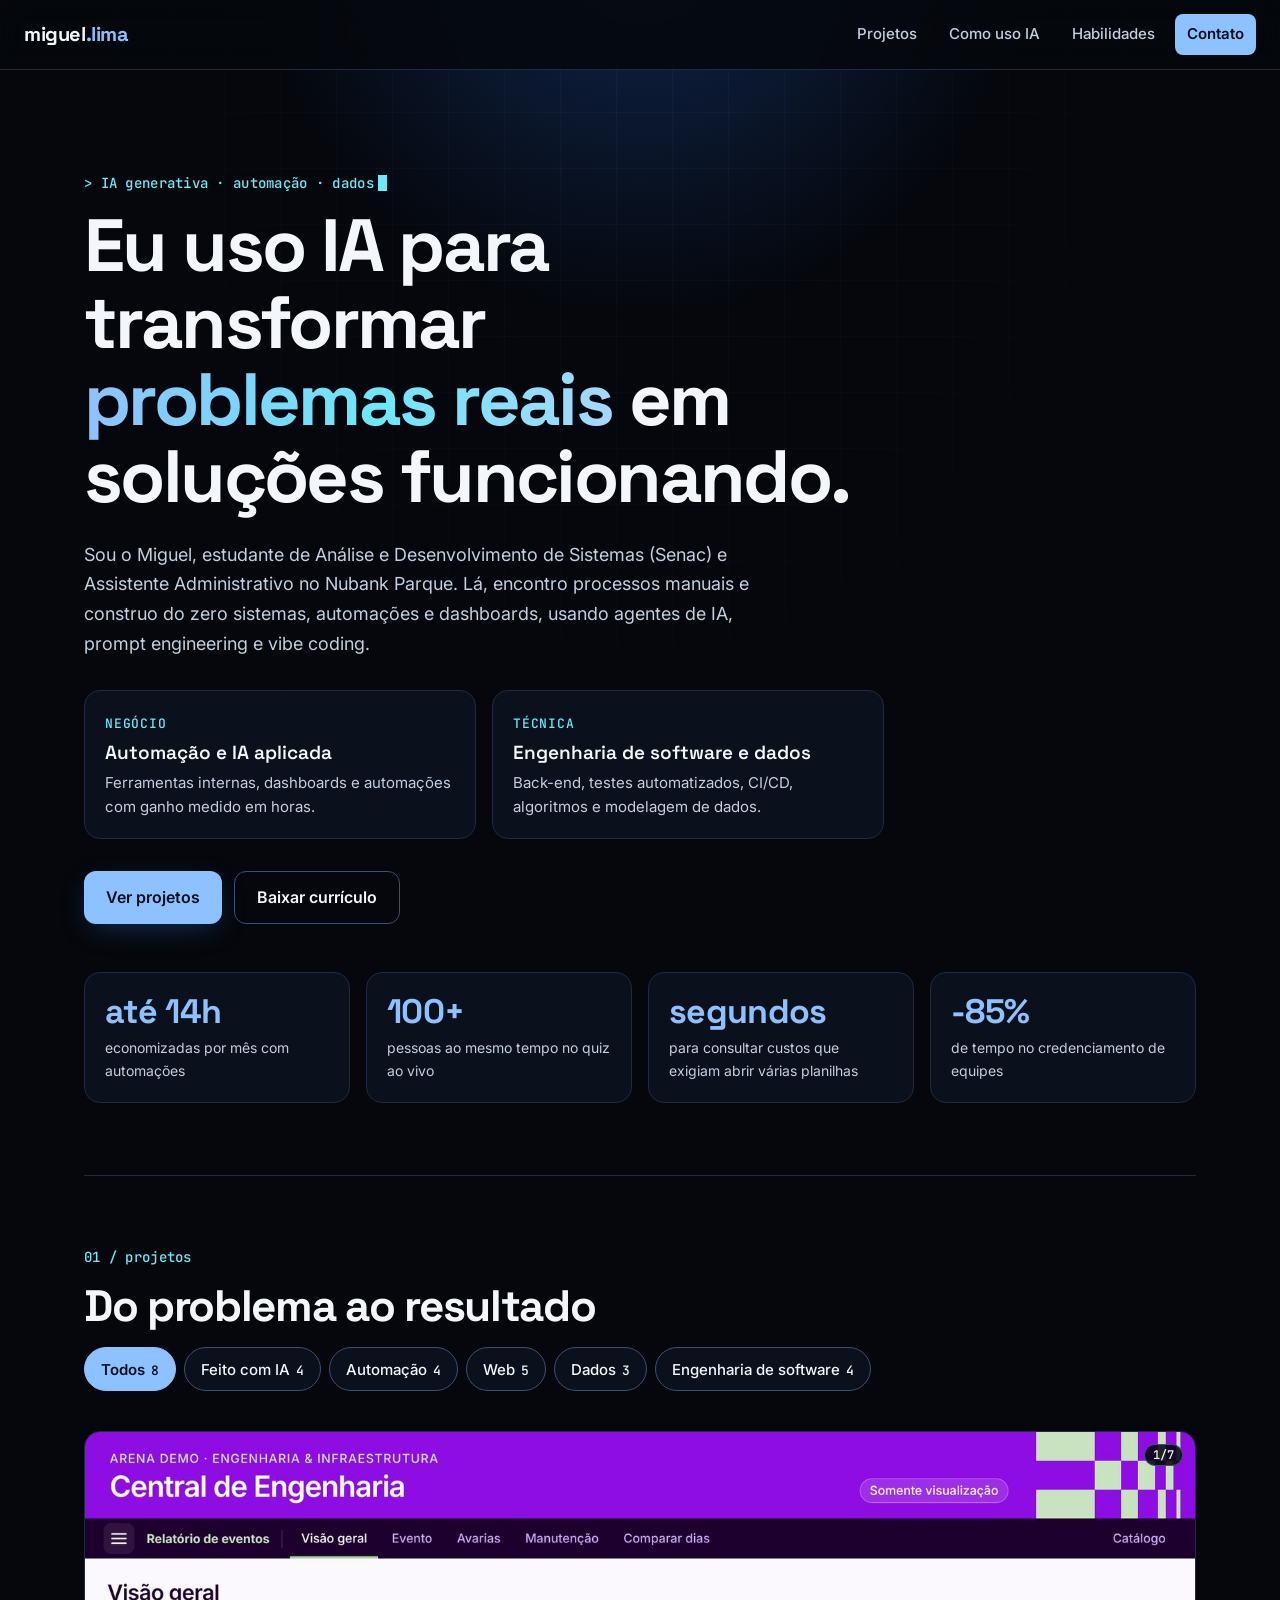
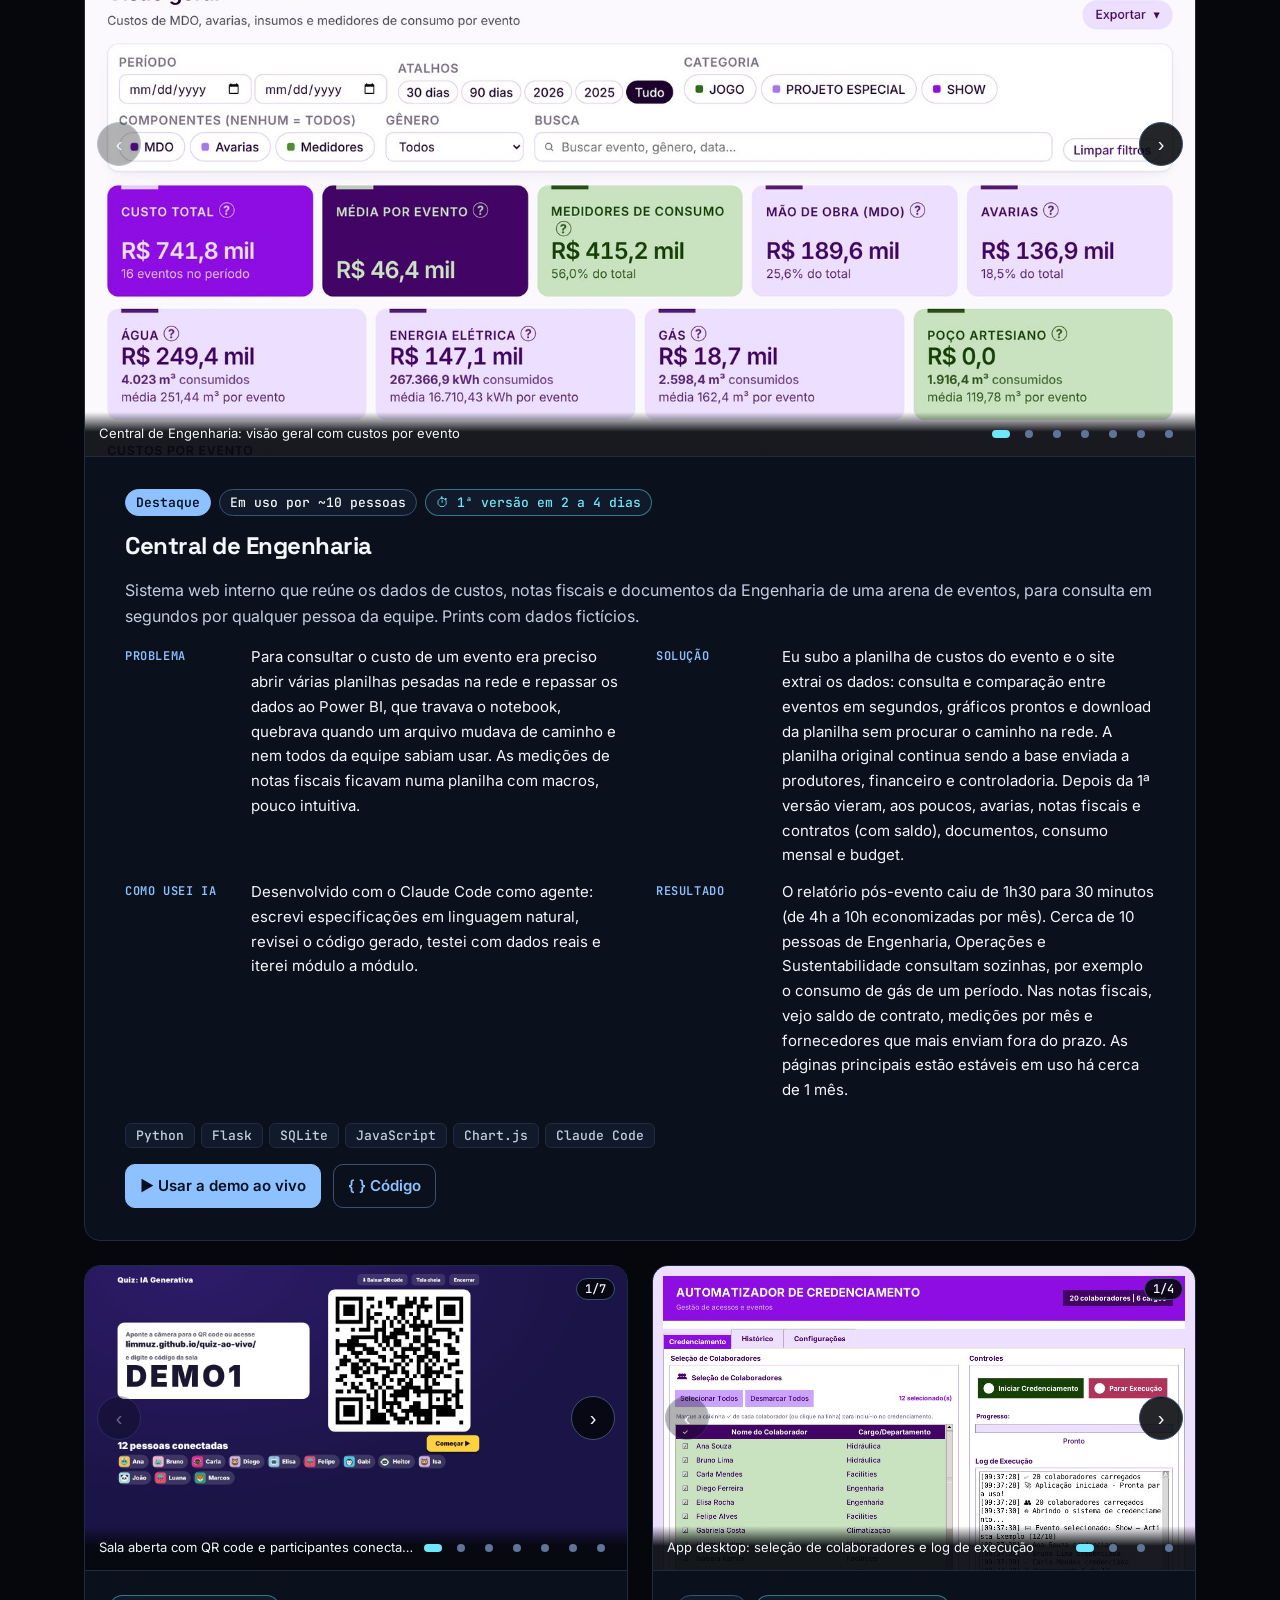
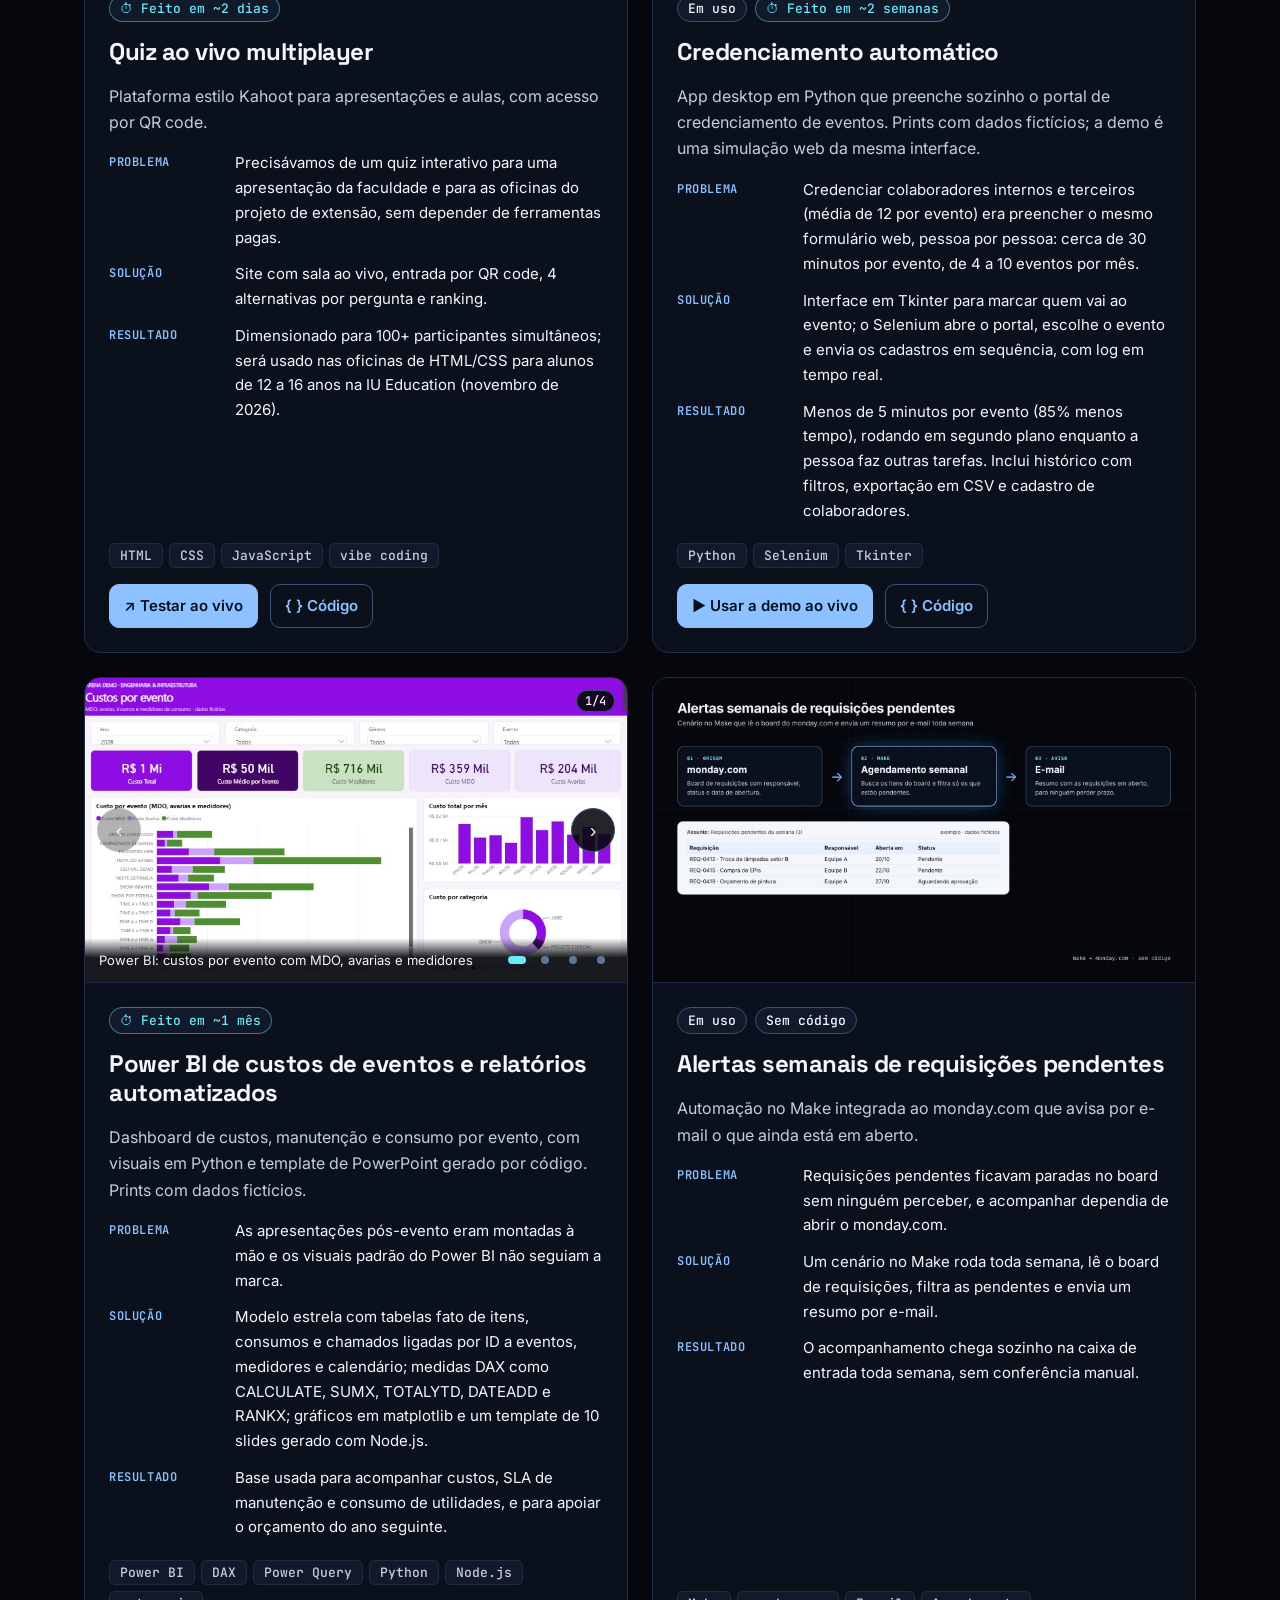
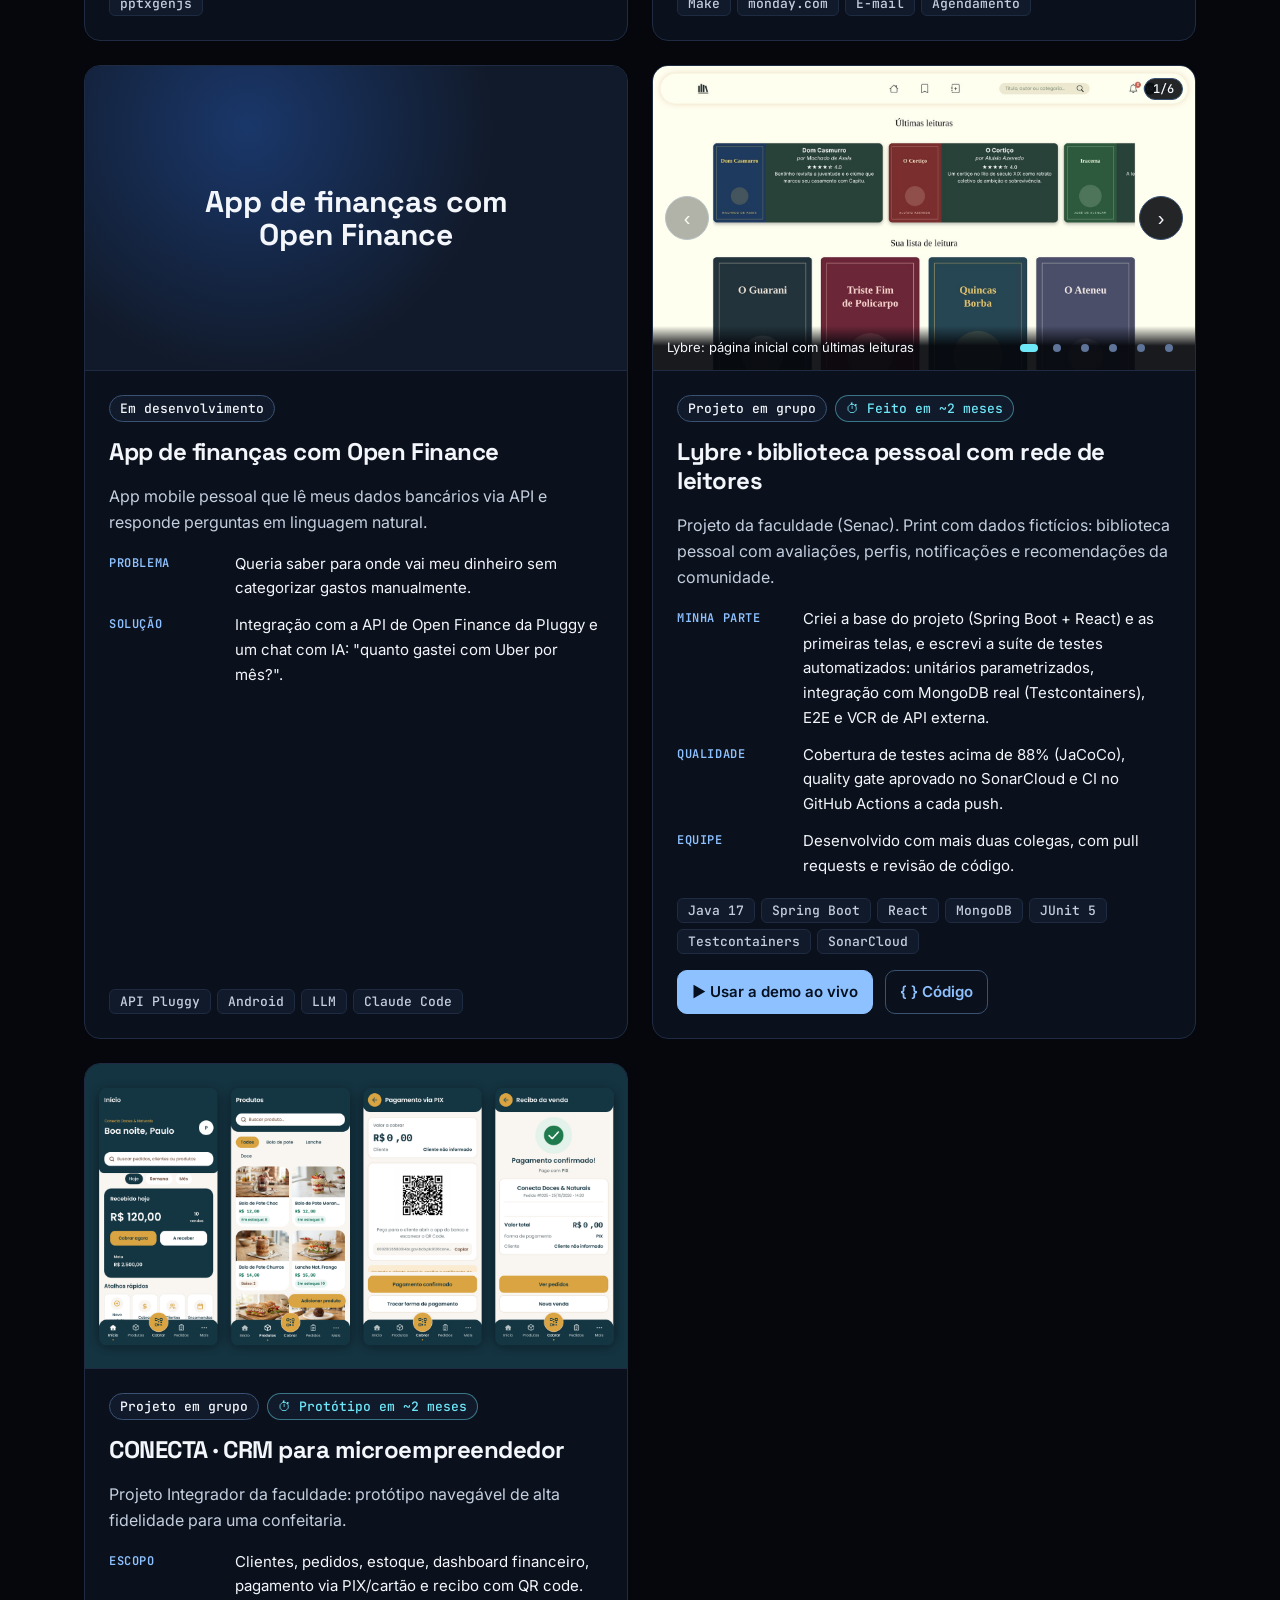
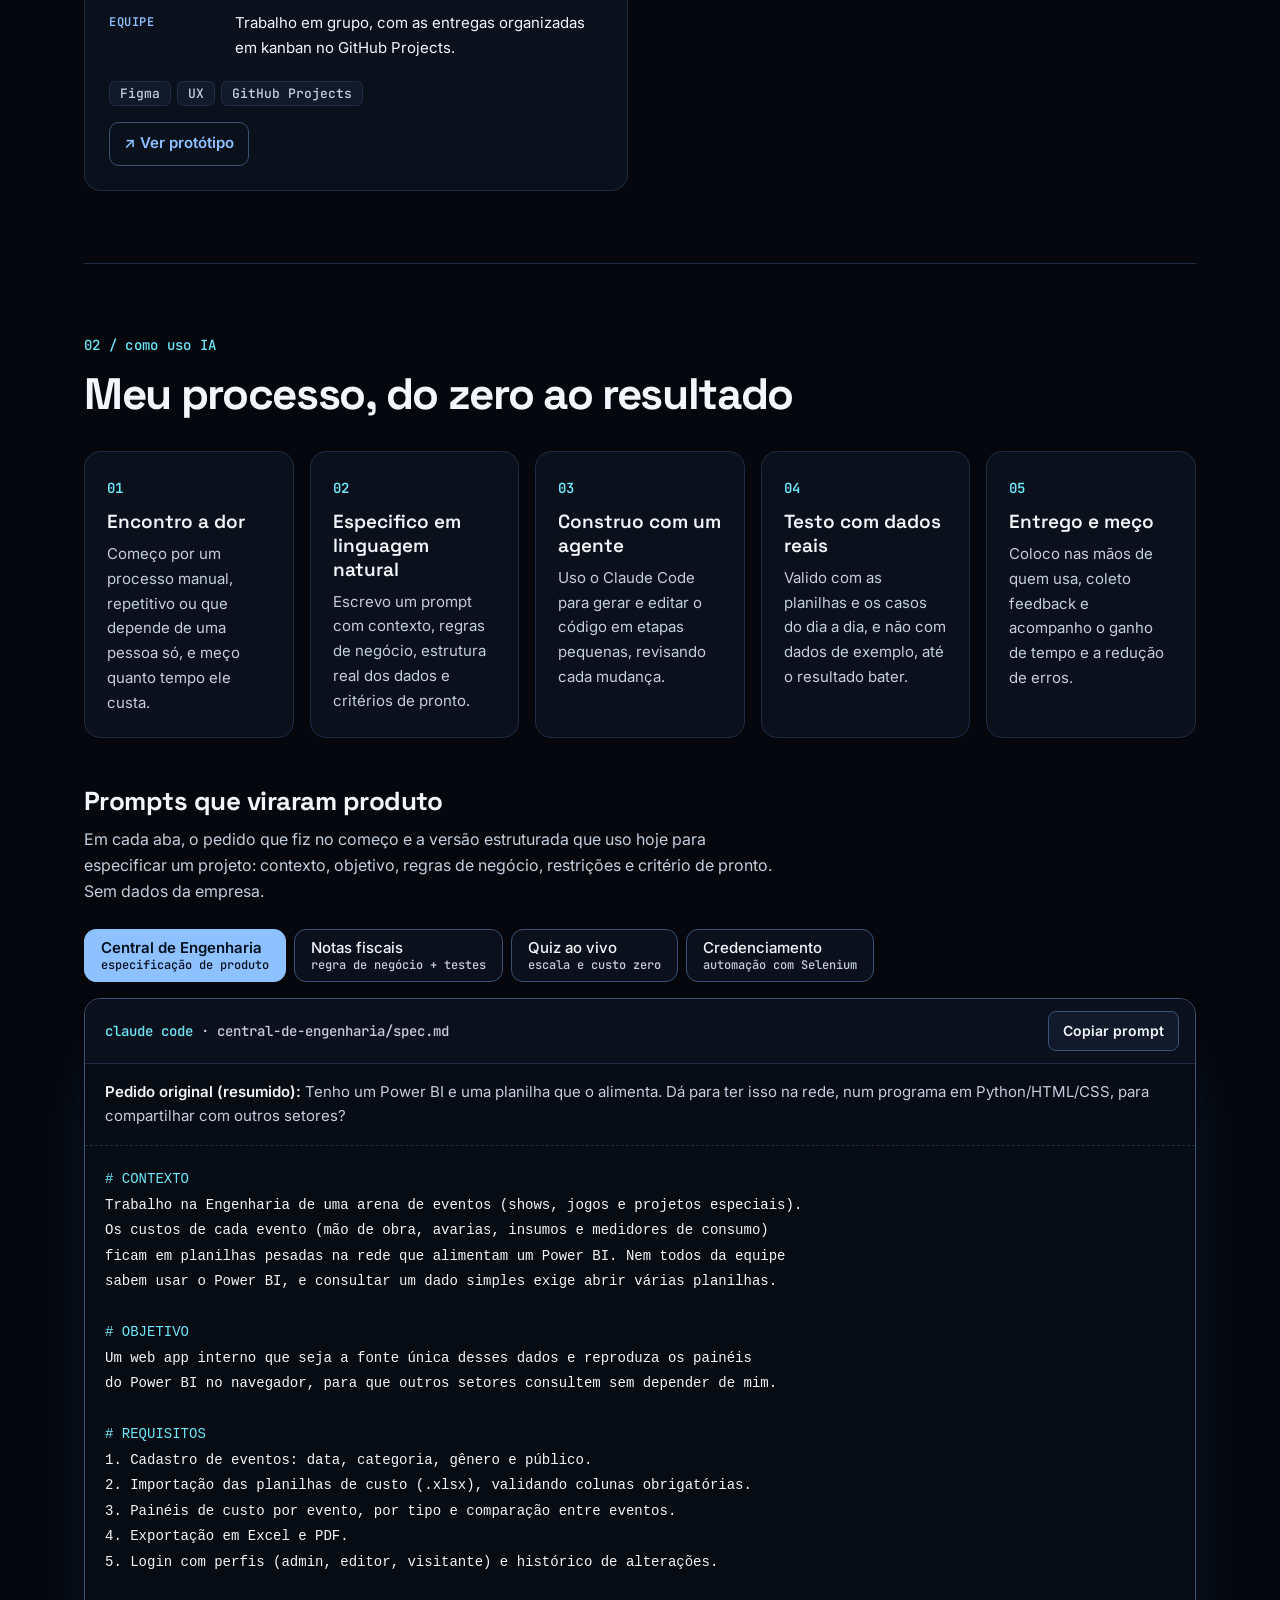
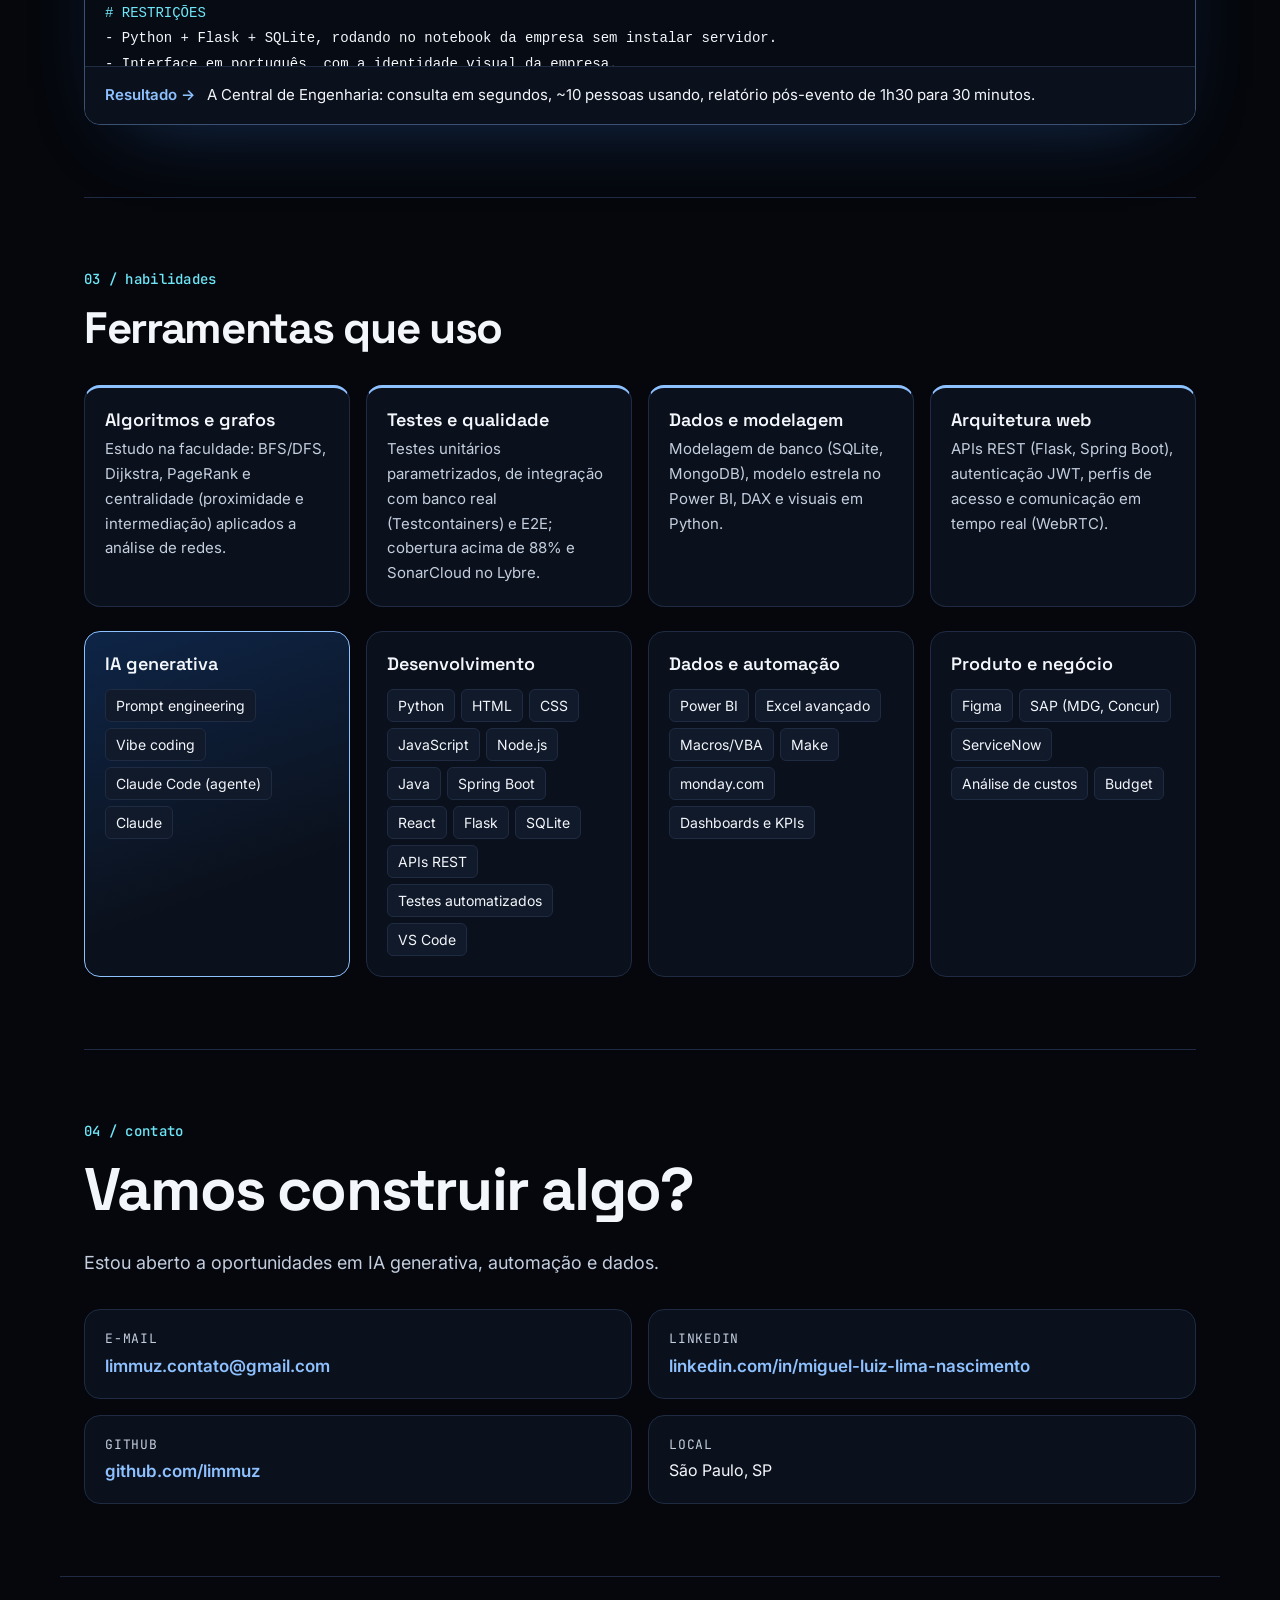
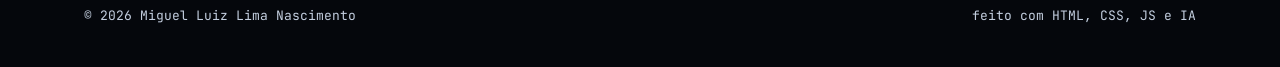
==== commit 1361e43a: "Corrige números e contexto: Central usada por ~10 pessoas, oficinas do quiz em novembro de 2026 Co-A" ====
--- a/index.html
+++ b/index.html
@@ -46,7 +46,7 @@
       <ul class="stats reveal">
         <li><strong>até 14h</strong><span>economizadas por mês com automações</span></li>
         <li><strong>100+</strong><span>pessoas ao mesmo tempo no quiz ao vivo</span></li>
-        <li><strong>~20</strong><span>usuários na Central de Engenharia</span></li>
+        <li><strong>segundos</strong><span>para consultar custos que exigiam abrir várias planilhas</span></li>
         <li><strong>-85%</strong><span>de tempo no credenciamento de equipes</span></li>
       </ul>
     </section>
@@ -74,15 +74,15 @@
           <div class="shot gal"><ul class="gal-track" tabindex="0" aria-label="Galeria de imagens: use as setas para navegar"><li><img src="img/central/01.jpg" alt="Central de Engenharia: visão geral com custos por evento" loading="lazy" width="1600" height="900"></li><li><img src="img/central/02.jpg" alt="Gráfico de custo por evento, separado em MDO, avarias e medidores" loading="lazy" width="1600" height="900"></li><li><img src="img/central/03.jpg" alt="Página de um evento: composição do custo e energia por hora" loading="lazy" width="1600" height="900"></li><li><img src="img/central/04.jpg" alt="Avarias: itens e eventos com maior valor" loading="lazy" width="1600" height="900"></li><li><img src="img/central/05.jpg" alt="Manutenção: tempo médio e quantidade de chamados por tipo" loading="lazy" width="1600" height="900"></li><li><img src="img/central/06.jpg" alt="Notas fiscais: medições, alertas de saldo e prazo" loading="lazy" width="1600" height="900"></li><li><img src="img/central/07.jpg" alt="Documentos: vencimentos de alvarás e laudos" loading="lazy" width="1600" height="900"></li></ul></div>
           <div class="card-body">
             <div class="card-top">
-              <span class="badge hl">Destaque</span><span class="badge">Em uso por ~20 pessoas</span><span class="badge time">1ª versão em 2 a 4 dias</span>
+              <span class="badge hl">Destaque</span><span class="badge">Em uso por ~10 pessoas</span><span class="badge time">1ª versão em 2 a 4 dias</span>
             </div>
             <h3>Central de Engenharia</h3>
-            <p class="summary">Sistema web interno que substitui planilhas, macros e controles manuais da área de Engenharia de uma arena de eventos. Prints com dados fictícios.</p>
-            <dl class="psr">
-              <div><dt>Problema</dt><dd>Custos de eventos, medições de notas fiscais, budget e vencimento de documentos ficavam espalhados em planilhas e macros VBA que só eu sabia operar.</dd></div>
-              <div><dt>Solução</dt><dd>Um web app com 5 módulos: relatório de eventos (painéis de custos, avarias, manutenção e comparação entre dias), notas fiscais e contratos, budget, consumo de utilidades e vencimento de documentos. Inclui importação de planilhas, exportação em Excel e PDF, contas com perfis e histórico de alterações.</dd></div>
+            <p class="summary">Sistema web interno que reúne os dados de custos, notas fiscais e documentos da Engenharia de uma arena de eventos, para consulta em segundos por qualquer pessoa da equipe. Prints com dados fictícios.</p>
+            <dl class="psr">
+              <div><dt>Problema</dt><dd>Para consultar o custo de um evento era preciso abrir várias planilhas pesadas na rede e repassar os dados ao Power BI, que travava o notebook, quebrava quando um arquivo mudava de caminho e nem todos da equipe sabiam usar. As medições de notas fiscais ficavam numa planilha com macros, pouco intuitiva.</dd></div>
+              <div><dt>Solução</dt><dd>Eu subo a planilha de custos do evento e o site extrai os dados: consulta e comparação entre eventos em segundos, gráficos prontos e download da planilha sem procurar o caminho na rede. A planilha original continua sendo a base enviada a produtores, financeiro e controladoria. Depois da 1ª versão vieram, aos poucos, avarias, notas fiscais e contratos (com saldo), documentos, consumo mensal e budget.</dd></div>
               <div><dt>Como usei IA</dt><dd>Desenvolvido com o Claude Code como agente: escrevi especificações em linguagem natural, revisei o código gerado, testei com dados reais e iterei módulo a módulo.</dd></div>
-              <div><dt>Resultado</dt><dd>O relatório pós-evento caiu de 1h30 para 30 minutos (de 4h a 10h economizadas por mês), a montagem da planilha passou a ser feita por um colega, e as medições de NF ficaram num só lugar, com consulta por período e controle de prazo. Usado por cerca de 20 pessoas de diferentes áreas.</dd></div>
+              <div><dt>Resultado</dt><dd>O relatório pós-evento caiu de 1h30 para 30 minutos (de 4h a 10h economizadas por mês). Cerca de 10 pessoas de Engenharia, Operações e Sustentabilidade consultam sozinhas, por exemplo o consumo de gás de um período. Nas notas fiscais, vejo saldo de contrato, medições por mês e fornecedores que mais enviam fora do prazo. As páginas principais estão estáveis em uso há cerca de 1 mês.</dd></div>
             </dl>
             <ul class="stack mono"><li>Python</li><li>Flask</li><li>SQLite</li><li>JavaScript</li><li>Chart.js</li><li>Claude Code</li></ul>
             <div class="links">
@@ -100,9 +100,9 @@
             <h3>Quiz ao vivo multiplayer</h3>
             <p class="summary">Plataforma estilo Kahoot para apresentações e aulas, com acesso por QR code.</p>
             <dl class="psr">
-              <div><dt>Problema</dt><dd>Precisávamos de um quiz interativo para uma apresentação da faculdade e para oficinas com alunos, sem depender de ferramentas pagas.</dd></div>
+              <div><dt>Problema</dt><dd>Precisávamos de um quiz interativo para uma apresentação da faculdade e para as oficinas do projeto de extensão, sem depender de ferramentas pagas.</dd></div>
               <div><dt>Solução</dt><dd>Site com sala ao vivo, entrada por QR code, 4 alternativas por pergunta e ranking.</dd></div>
-              <div><dt>Resultado</dt><dd>Dimensionado para 100+ participantes simultâneos; usado nas oficinas de HTML/CSS para alunos de 12 a 16 anos na IU Education.</dd></div>
+              <div><dt>Resultado</dt><dd>Dimensionado para 100+ participantes simultâneos; será usado nas oficinas de HTML/CSS para alunos de 12 a 16 anos na IU Education (novembro de 2026).</dd></div>
             </dl>
             <ul class="stack mono"><li>HTML</li><li>CSS</li><li>JavaScript</li><li>vibe coding</li></ul>
             <div class="links">
@@ -274,7 +274,8 @@
 <pre><code><span class="k"># CONTEXTO</span>
 Trabalho na Engenharia de uma arena de eventos (shows, jogos e projetos especiais).
 Os custos de cada evento (mão de obra, avarias, insumos e medidores de consumo)
-ficam numa planilha Excel que alimenta um Power BI. Só eu sei operar.
+ficam em planilhas pesadas na rede que alimentam um Power BI. Nem todos da equipe
+sabem usar o Power BI, e consultar um dado simples exige abrir várias planilhas.
 
 <span class="k"># OBJETIVO</span>
 Um web app interno que seja a fonte única desses dados e reproduza os painéis
@@ -299,7 +300,7 @@
 <span class="k"># CRITÉRIOS DE PRONTO</span>
 - Os totais do app batem com os do Power BI para os mesmos eventos.
 - Um colega sem treinamento cadastra um evento em menos de 5 minutos.</code></pre>
-          <p class="prompt-res"><b>Resultado →</b> A Central de Engenharia: 5 módulos, ~20 usuários, relatório pós-evento de 1h30 para 30 minutos.</p>
+          <p class="prompt-res"><b>Resultado →</b> A Central de Engenharia: consulta em segundos, ~10 pessoas usando, relatório pós-evento de 1h30 para 30 minutos.</p>
         </div>
 
         <div class="prompt-box" role="tabpanel" id="p2" aria-labelledby="t-p2" hidden>
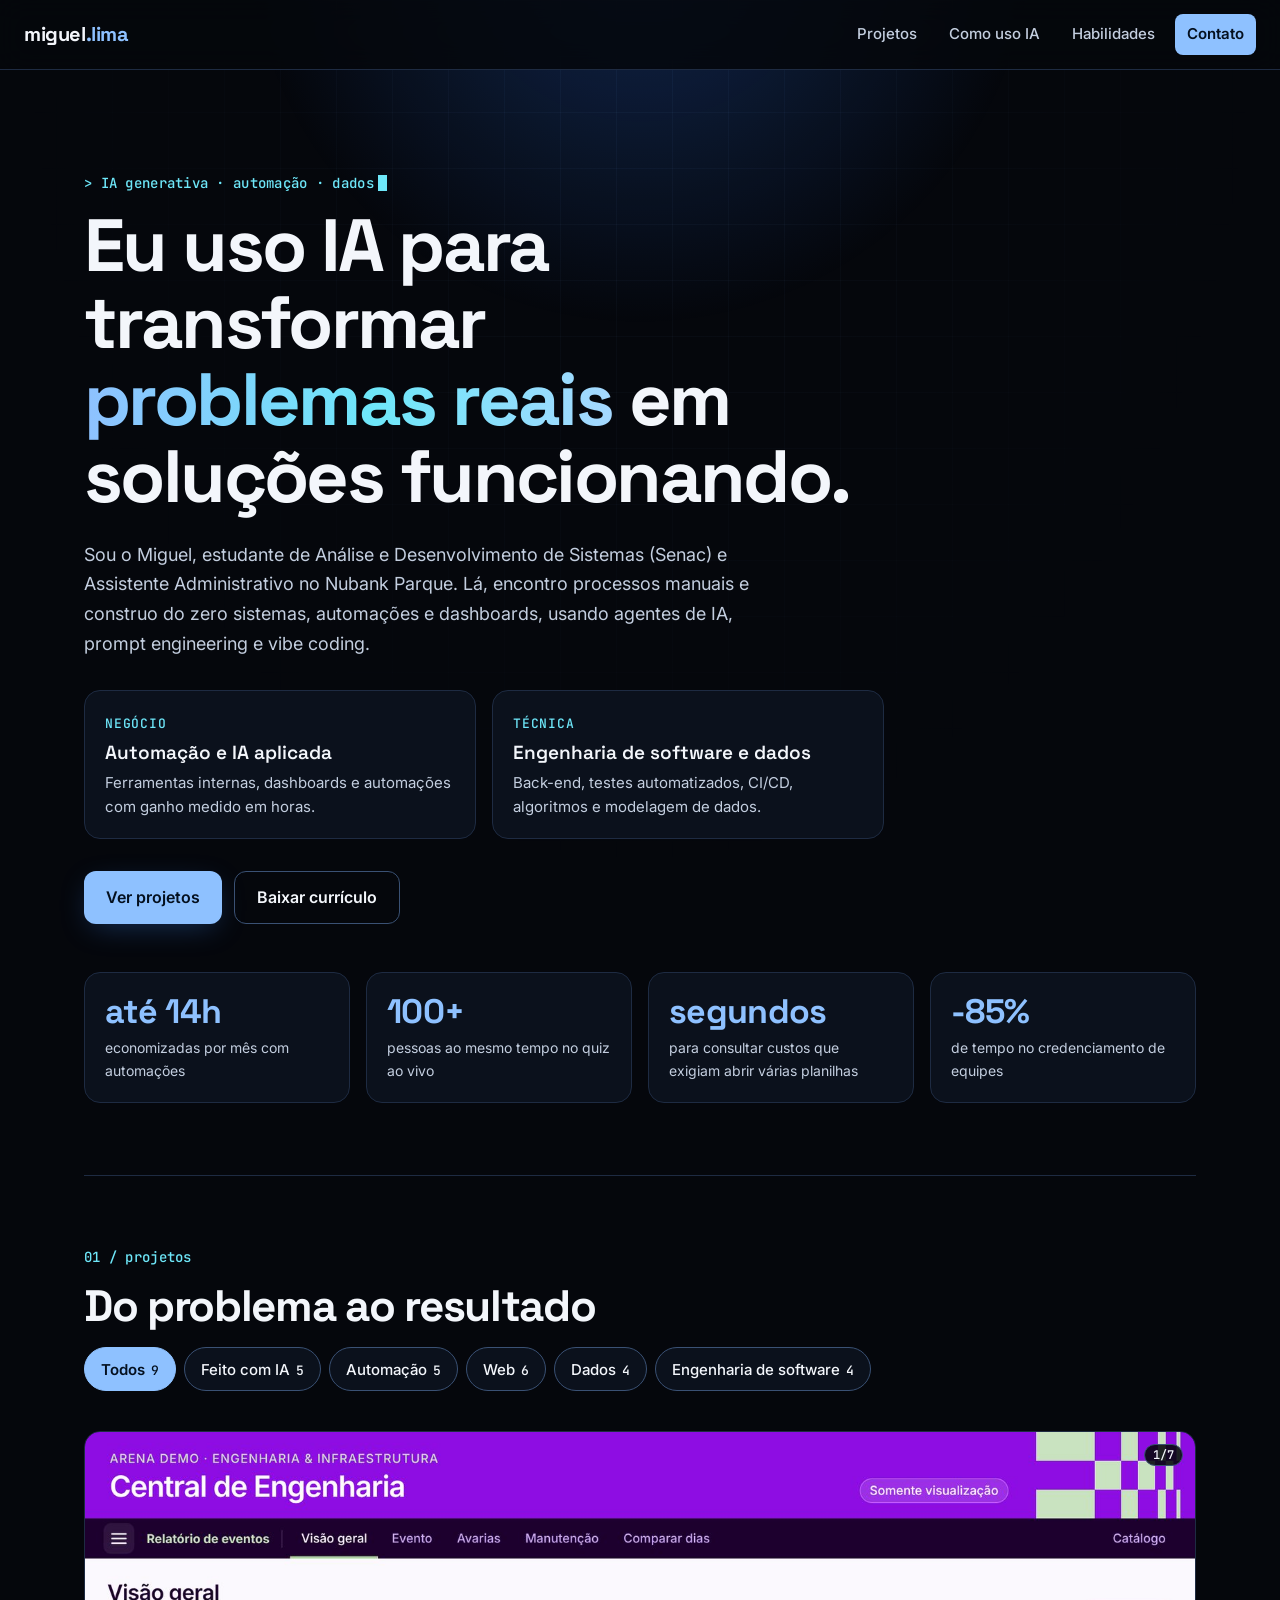
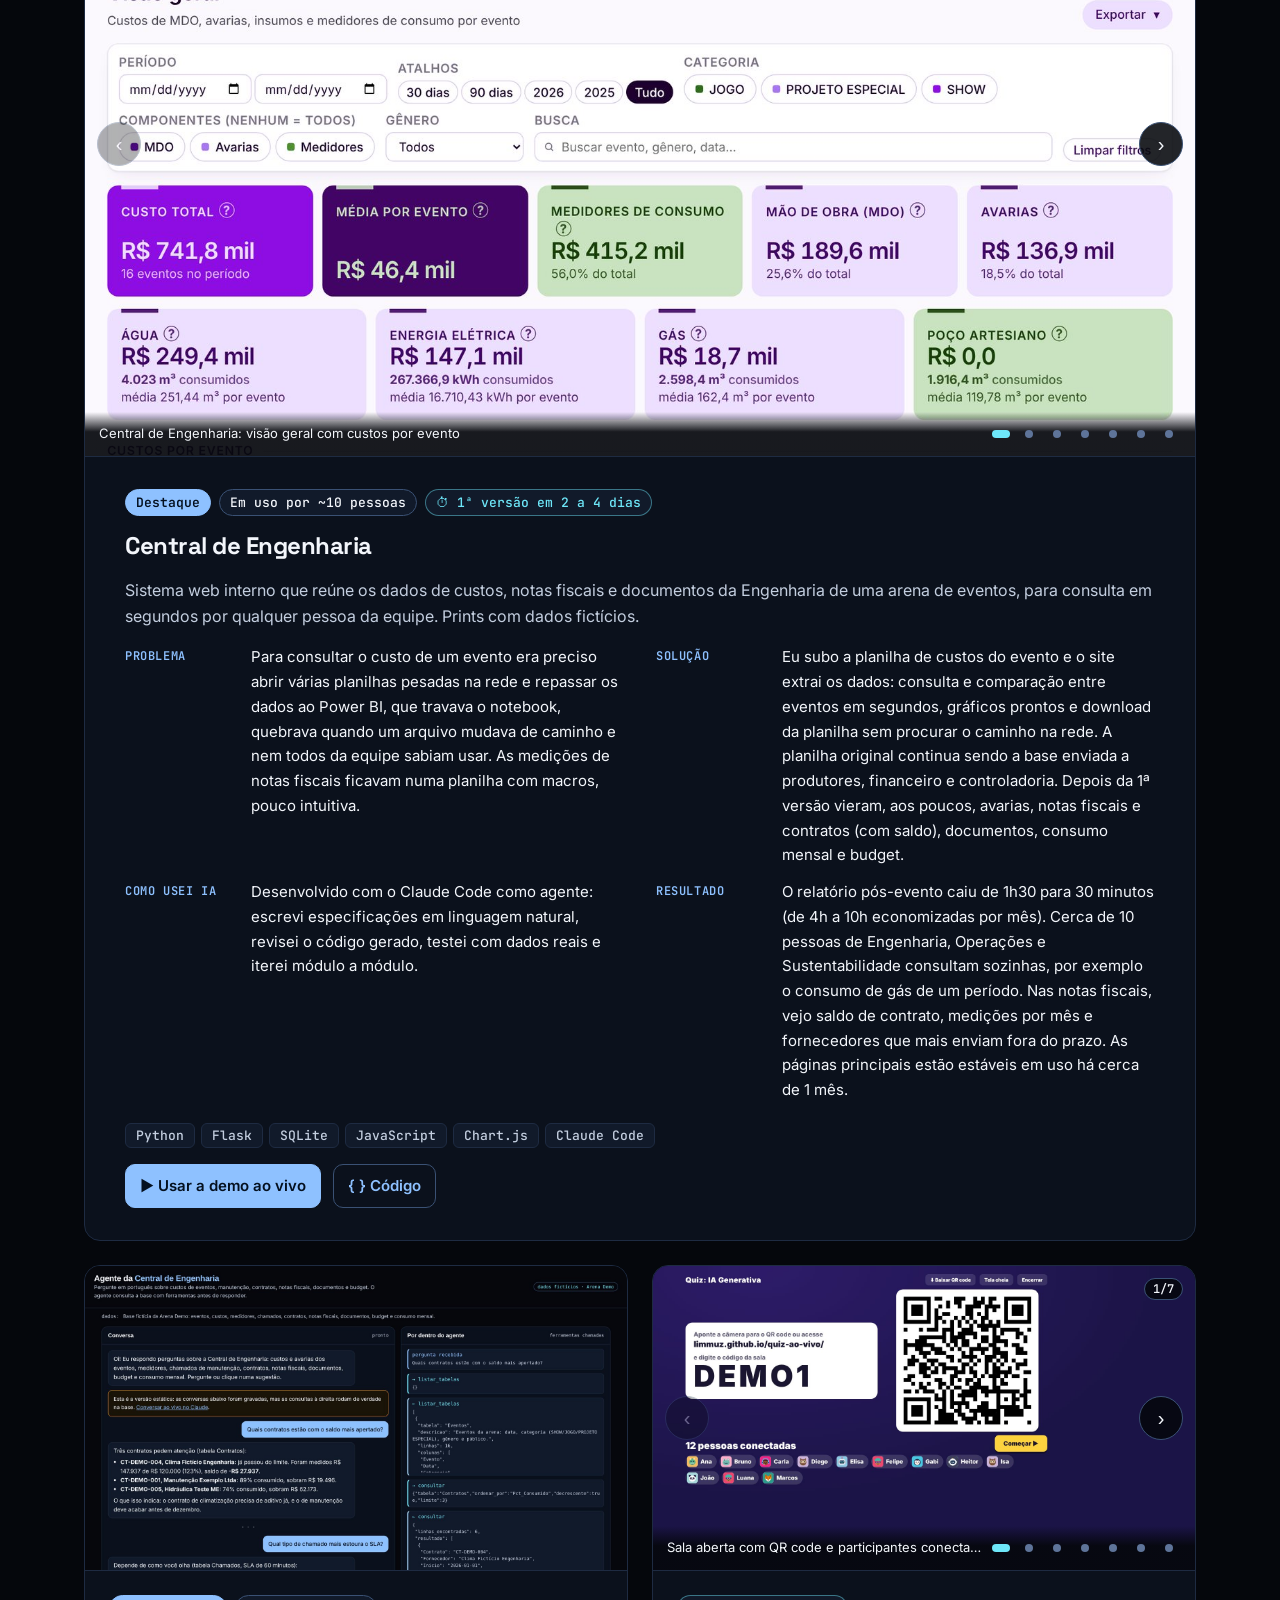
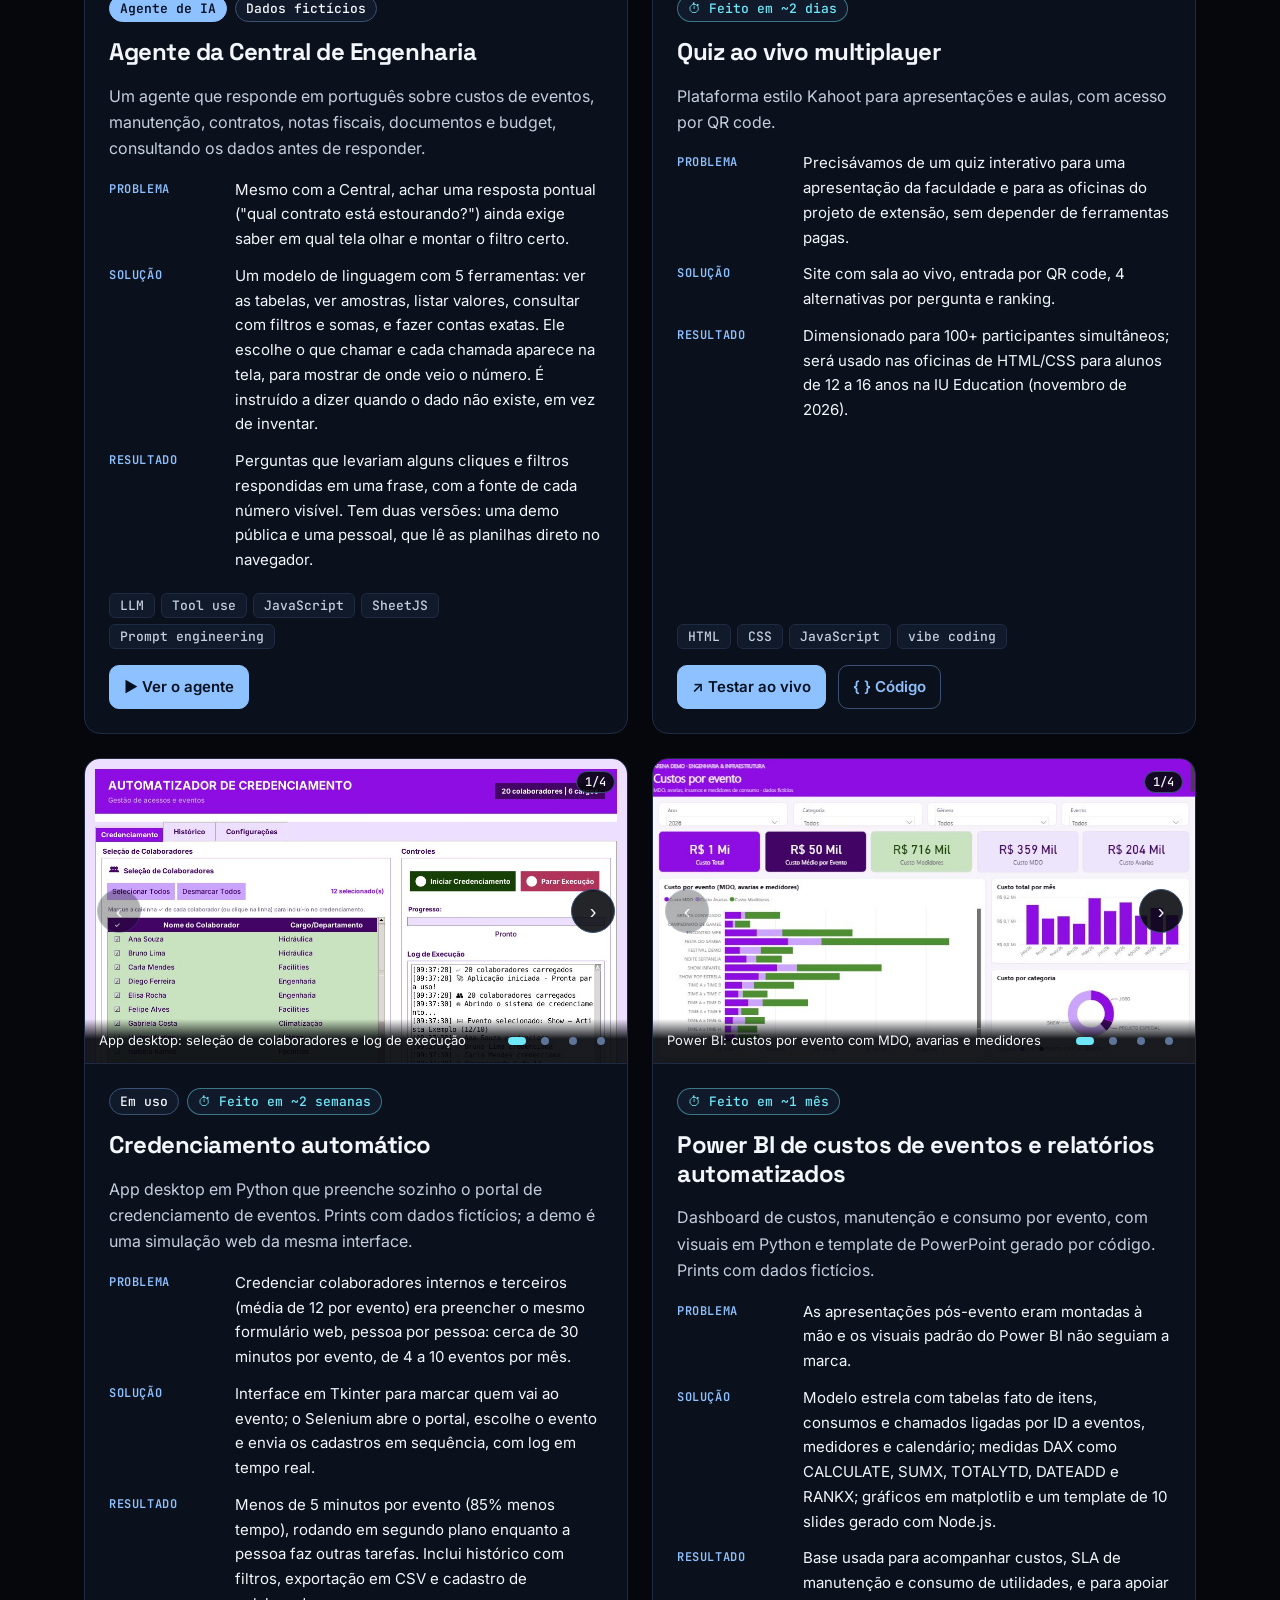
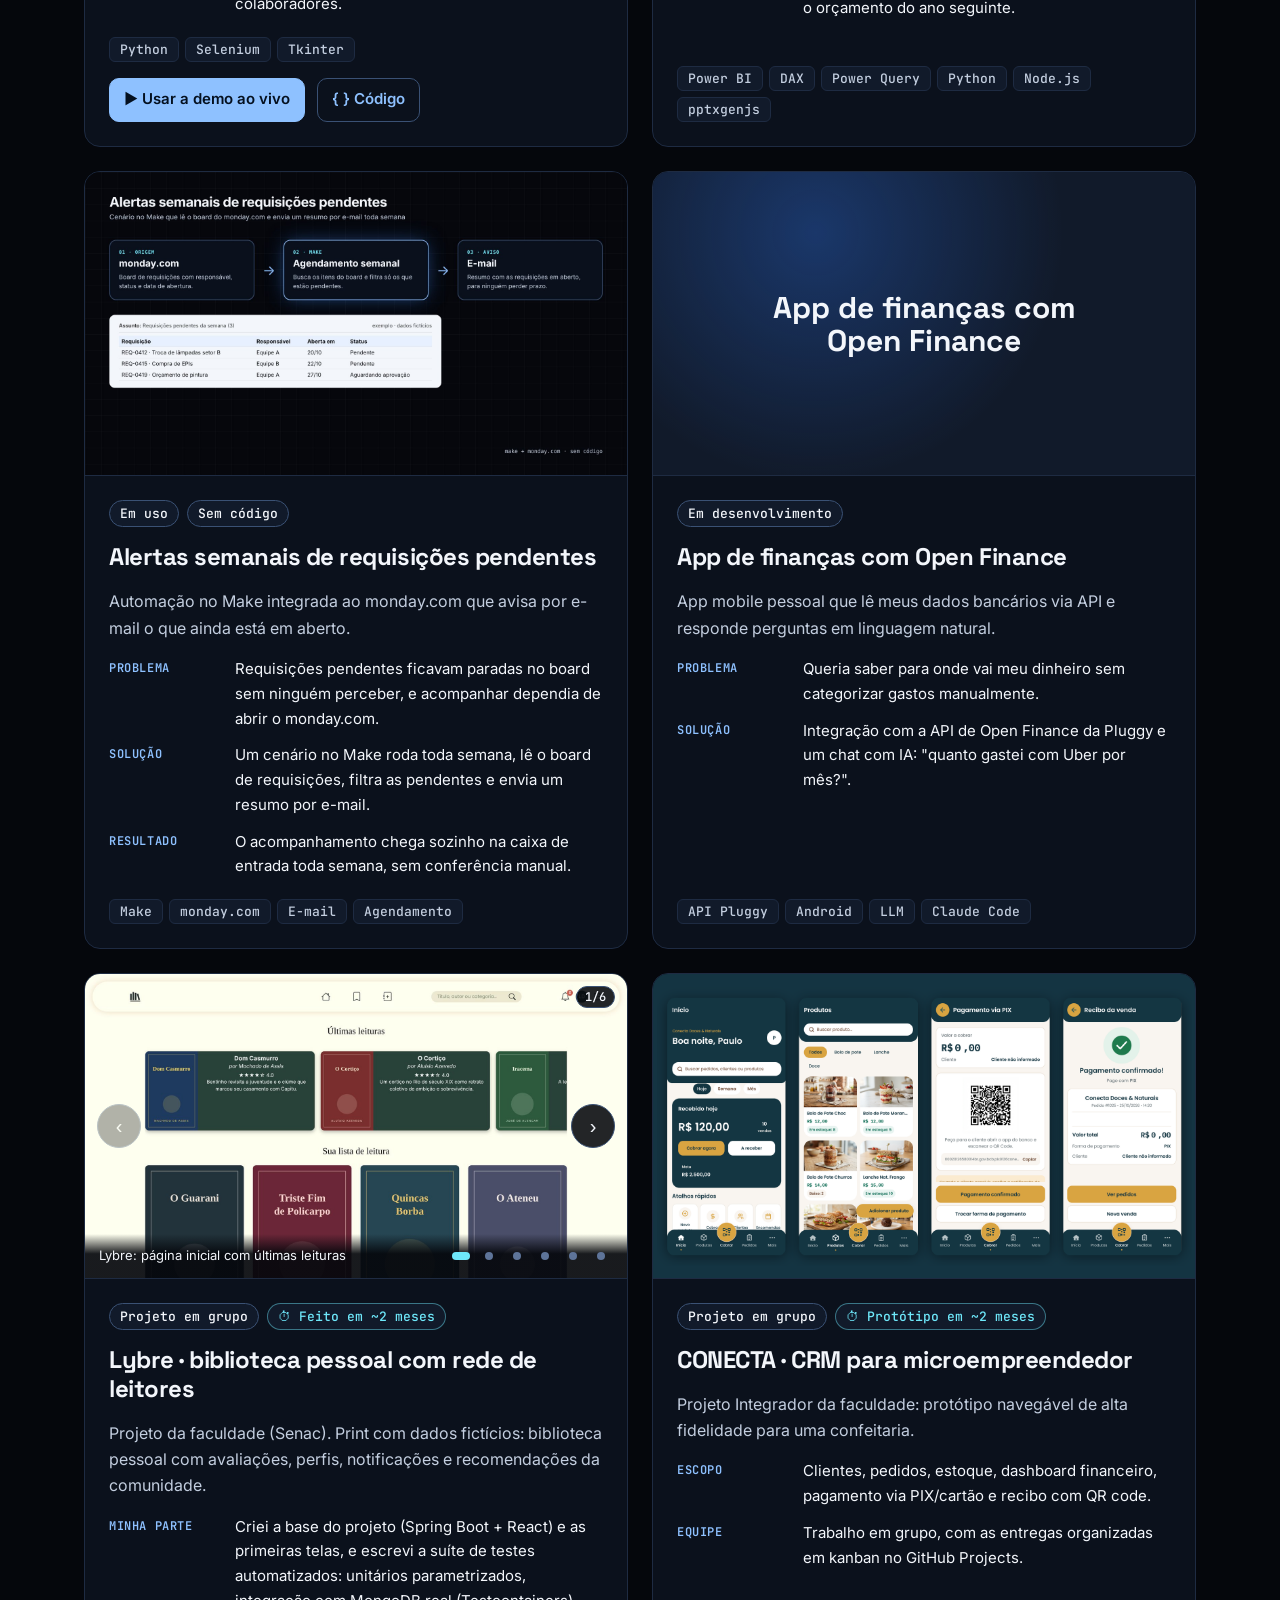
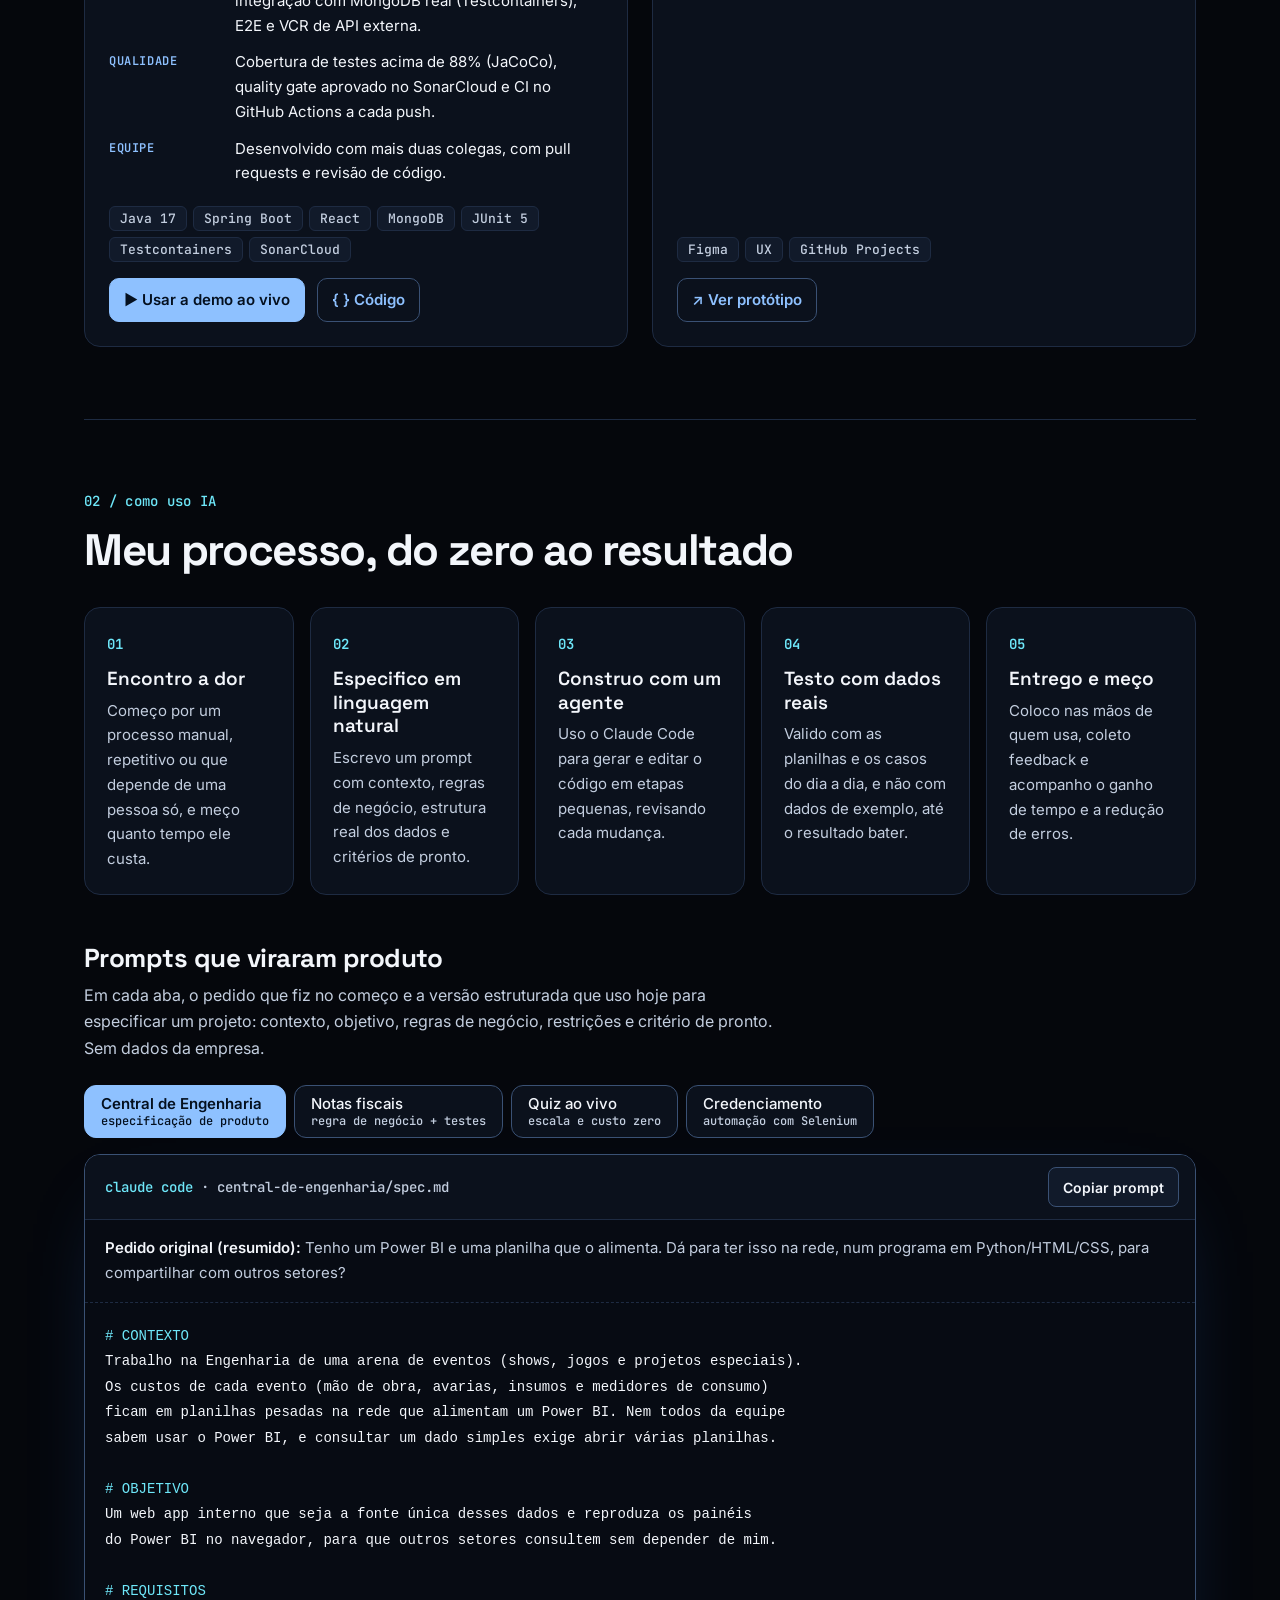
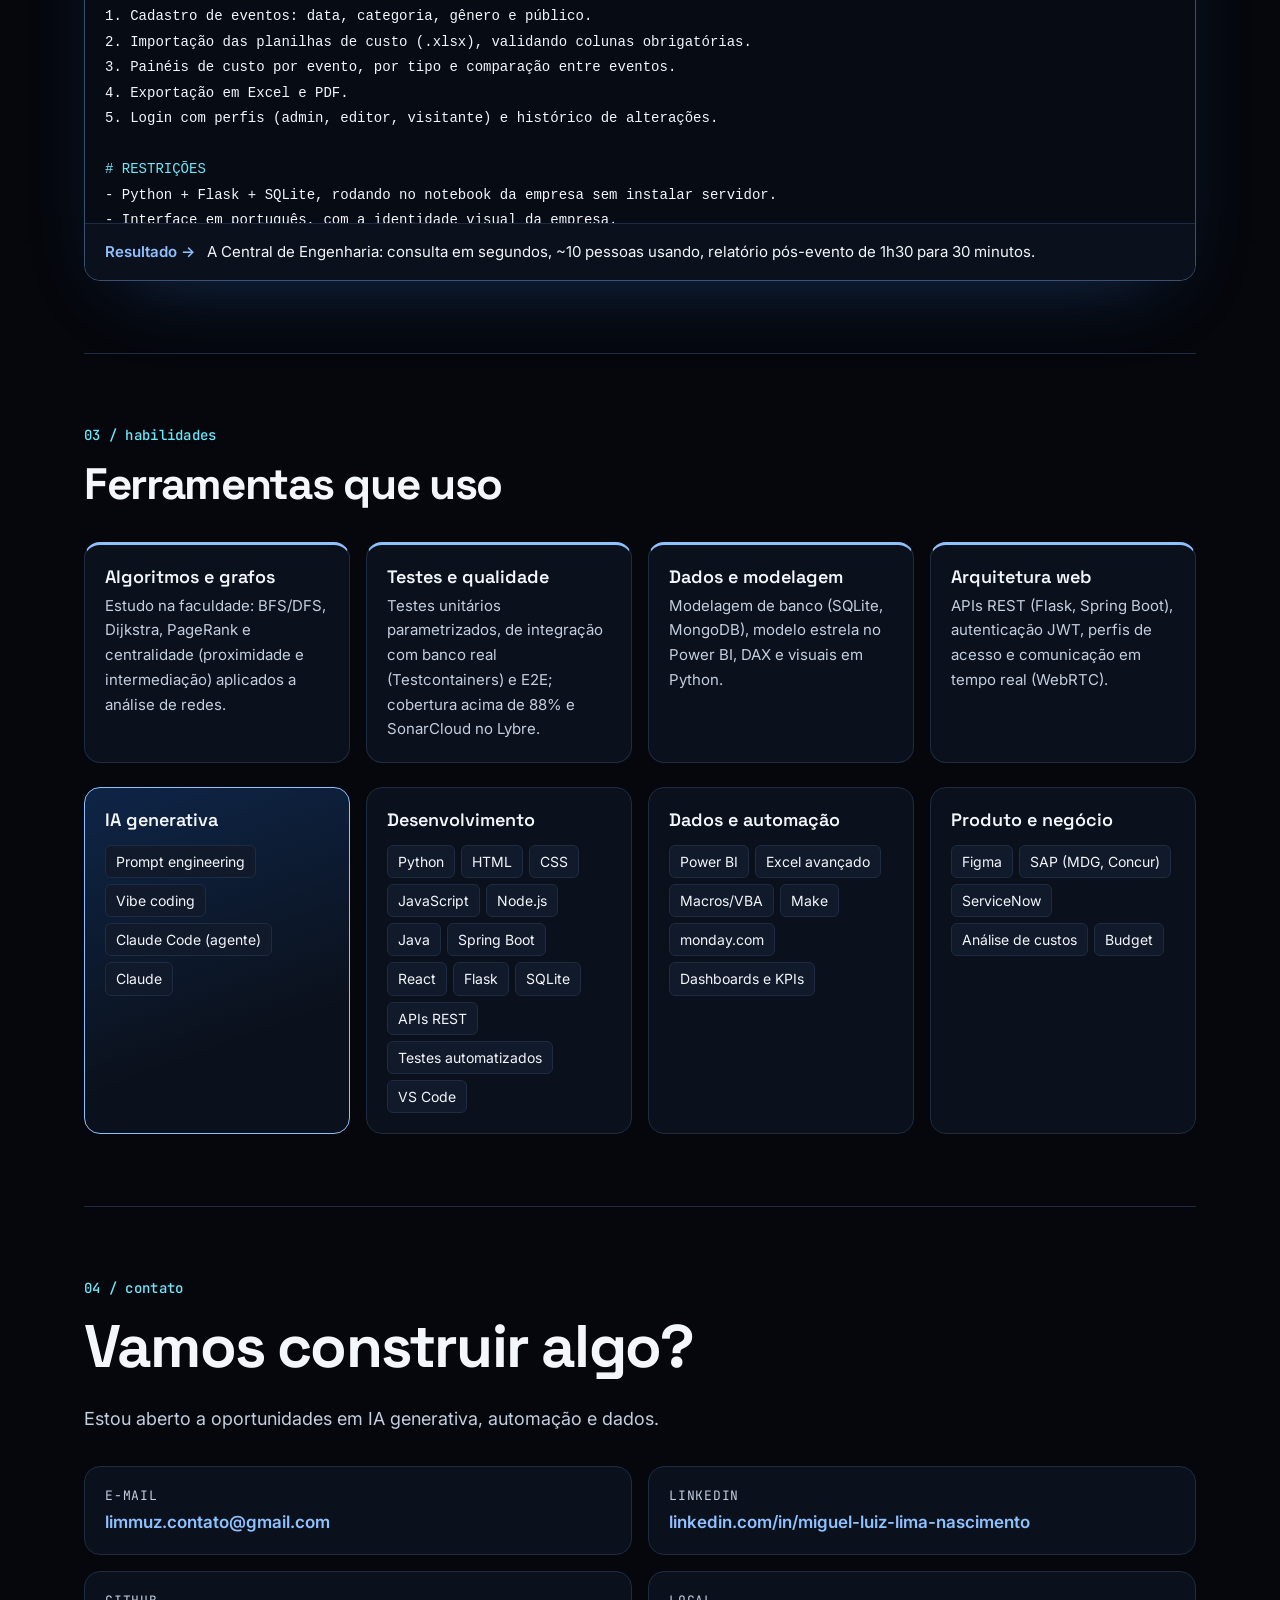
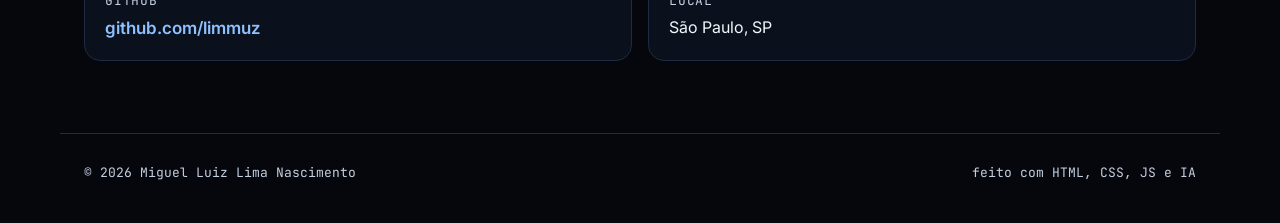
==== commit 0a070c7b: "Agente da Central de Engenharia (demo com dados fictícios) no portfólio Co-Authored-By: Claude Opus " ====
--- a/index.html
+++ b/index.html
@@ -88,6 +88,25 @@
             <div class="links">
               <a href="central-demo/" class="link primary" target="_blank" rel="noopener">▶ Usar a demo ao vivo</a>
               <a href="https://github.com/limmuz/central-eventos" class="link" target="_blank" rel="noopener">{ } Código</a>
+            </div>
+          </div>
+        </article>
+
+        <!-- Agente -->
+        <article class="card reveal" data-tags="ia web dados auto">
+          <div class="shot gal"><ul class="gal-track" tabindex="0" aria-label="Galeria de imagens: use as setas para navegar"><li><img src="img/agente/01.jpg" alt="Agente da Central: conversa sobre contratos e, ao lado, as ferramentas que o agente chamou" loading="lazy" width="1600" height="900"></li></ul></div>
+          <div class="card-body">
+            <div class="card-top"><span class="badge hl">Agente de IA</span><span class="badge">Dados fictícios</span></div>
+            <h3>Agente da Central de Engenharia</h3>
+            <p class="summary">Um agente que responde em português sobre custos de eventos, manutenção, contratos, notas fiscais, documentos e budget, consultando os dados antes de responder.</p>
+            <dl class="psr">
+              <div><dt>Problema</dt><dd>Mesmo com a Central, achar uma resposta pontual ("qual contrato está estourando?") ainda exige saber em qual tela olhar e montar o filtro certo.</dd></div>
+              <div><dt>Solução</dt><dd>Um modelo de linguagem com 5 ferramentas: ver as tabelas, ver amostras, listar valores, consultar com filtros e somas, e fazer contas exatas. Ele escolhe o que chamar e cada chamada aparece na tela, para mostrar de onde veio o número. É instruído a dizer quando o dado não existe, em vez de inventar.</dd></div>
+              <div><dt>Resultado</dt><dd>Perguntas que levariam alguns cliques e filtros respondidas em uma frase, com a fonte de cada número visível. Tem duas versões: uma demo pública e uma pessoal, que lê as planilhas direto no navegador.</dd></div>
+            </dl>
+            <ul class="stack mono"><li>LLM</li><li>Tool use</li><li>JavaScript</li><li>SheetJS</li><li>Prompt engineering</li></ul>
+            <div class="links">
+              <a href="agente-demo/" class="link primary" target="_blank" rel="noopener">▶ Ver o agente</a>
             </div>
           </div>
         </article>
